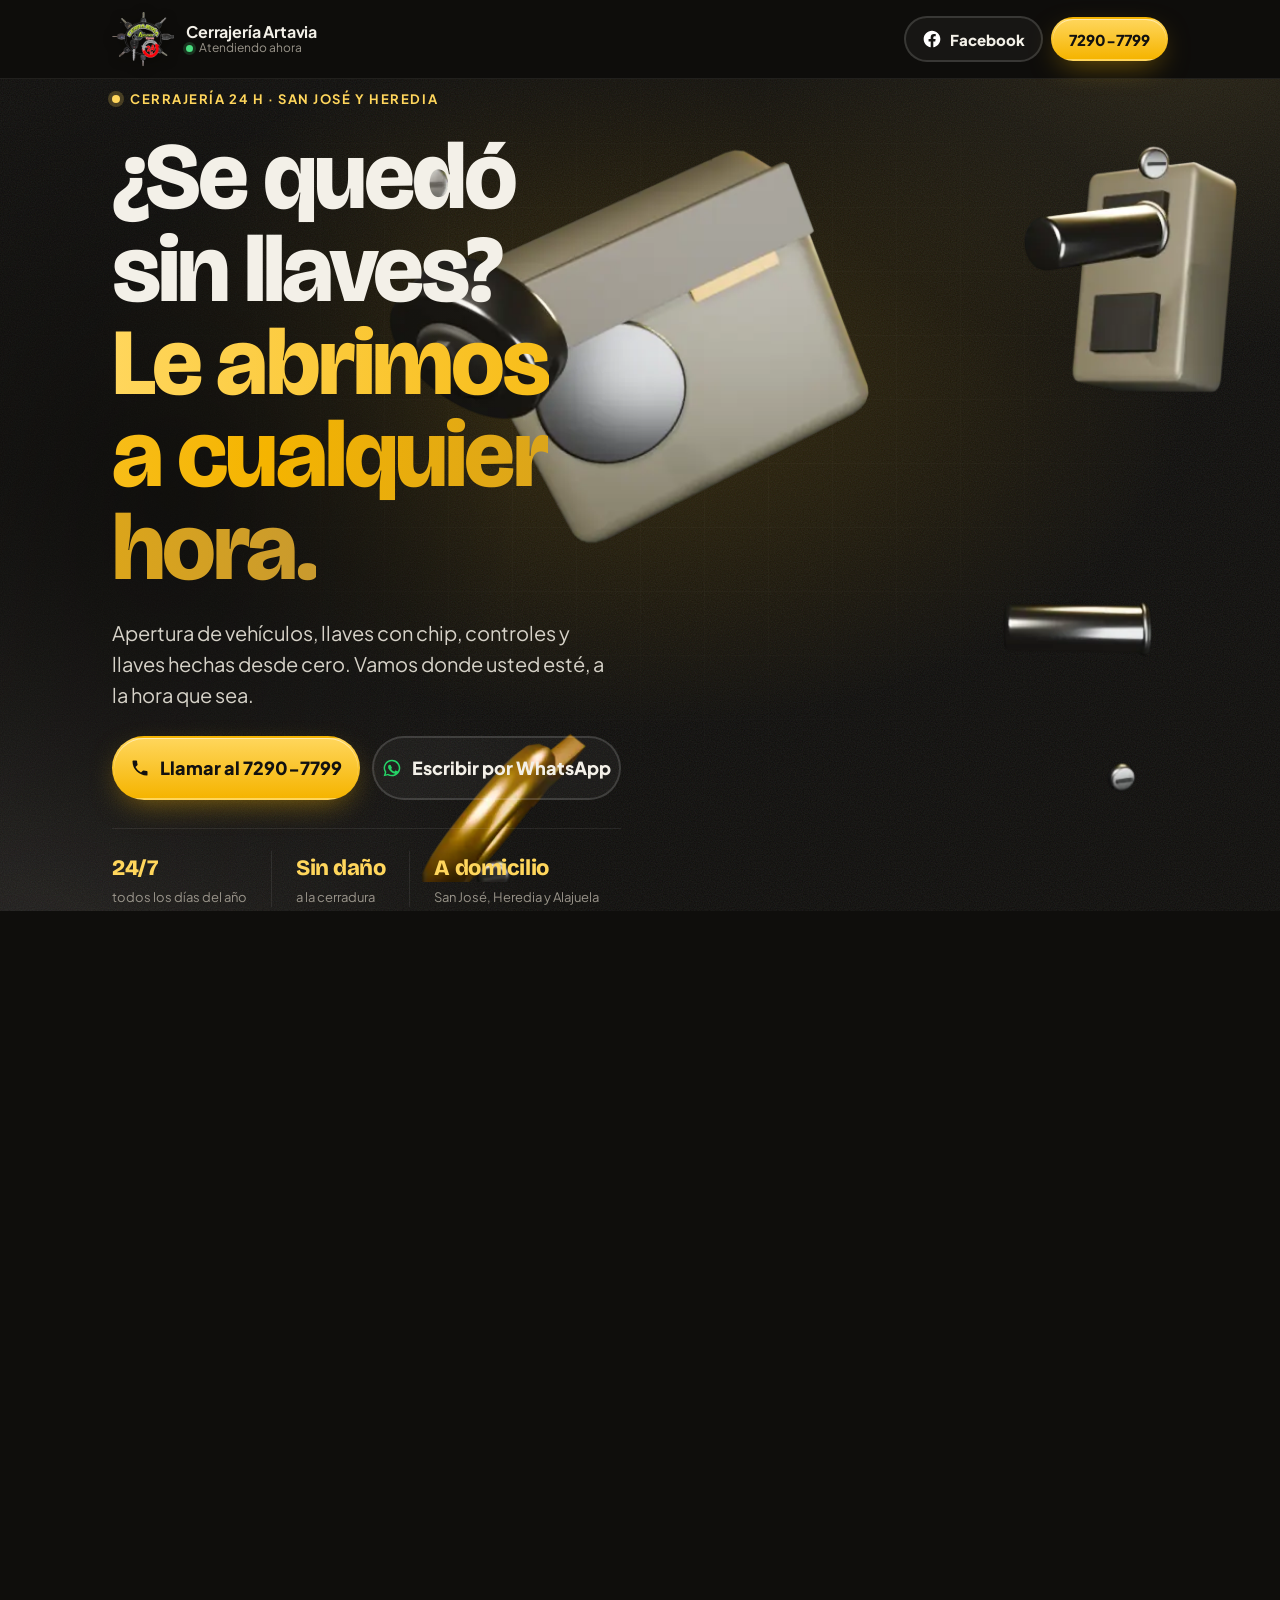
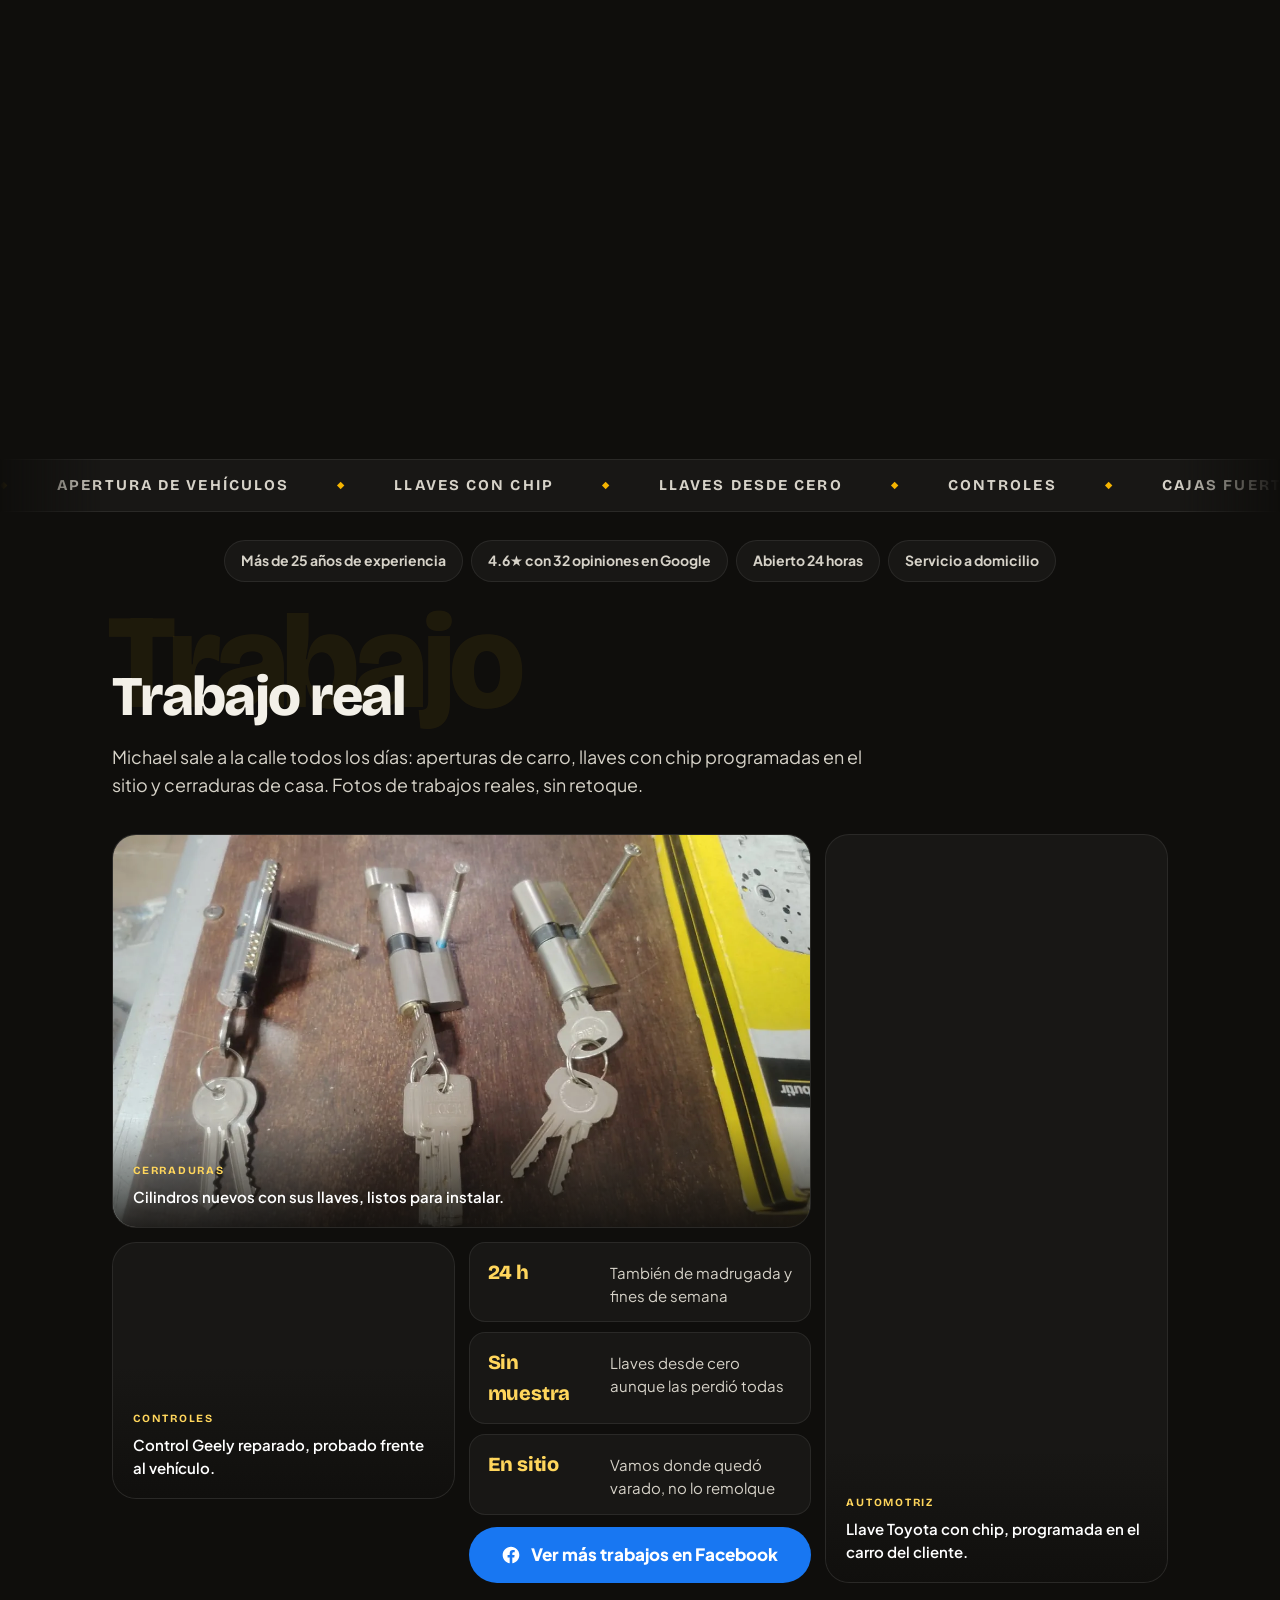
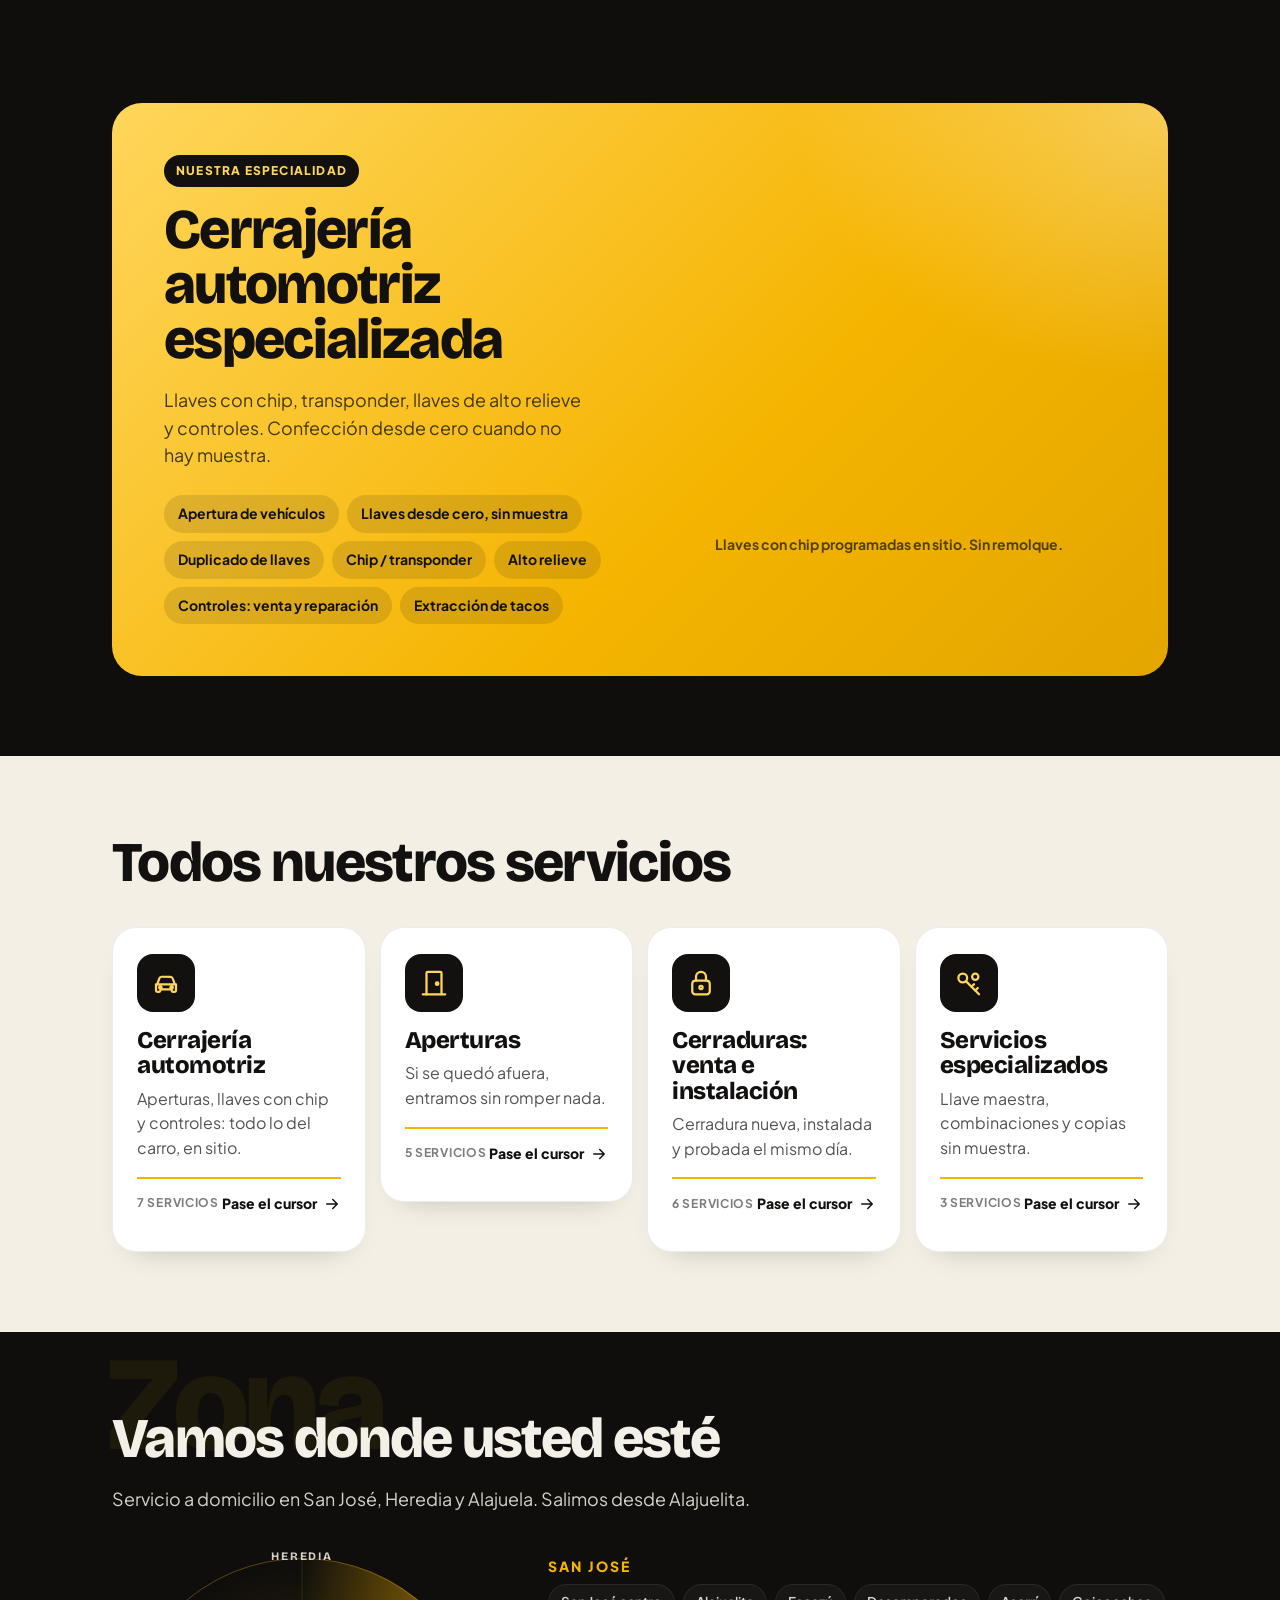
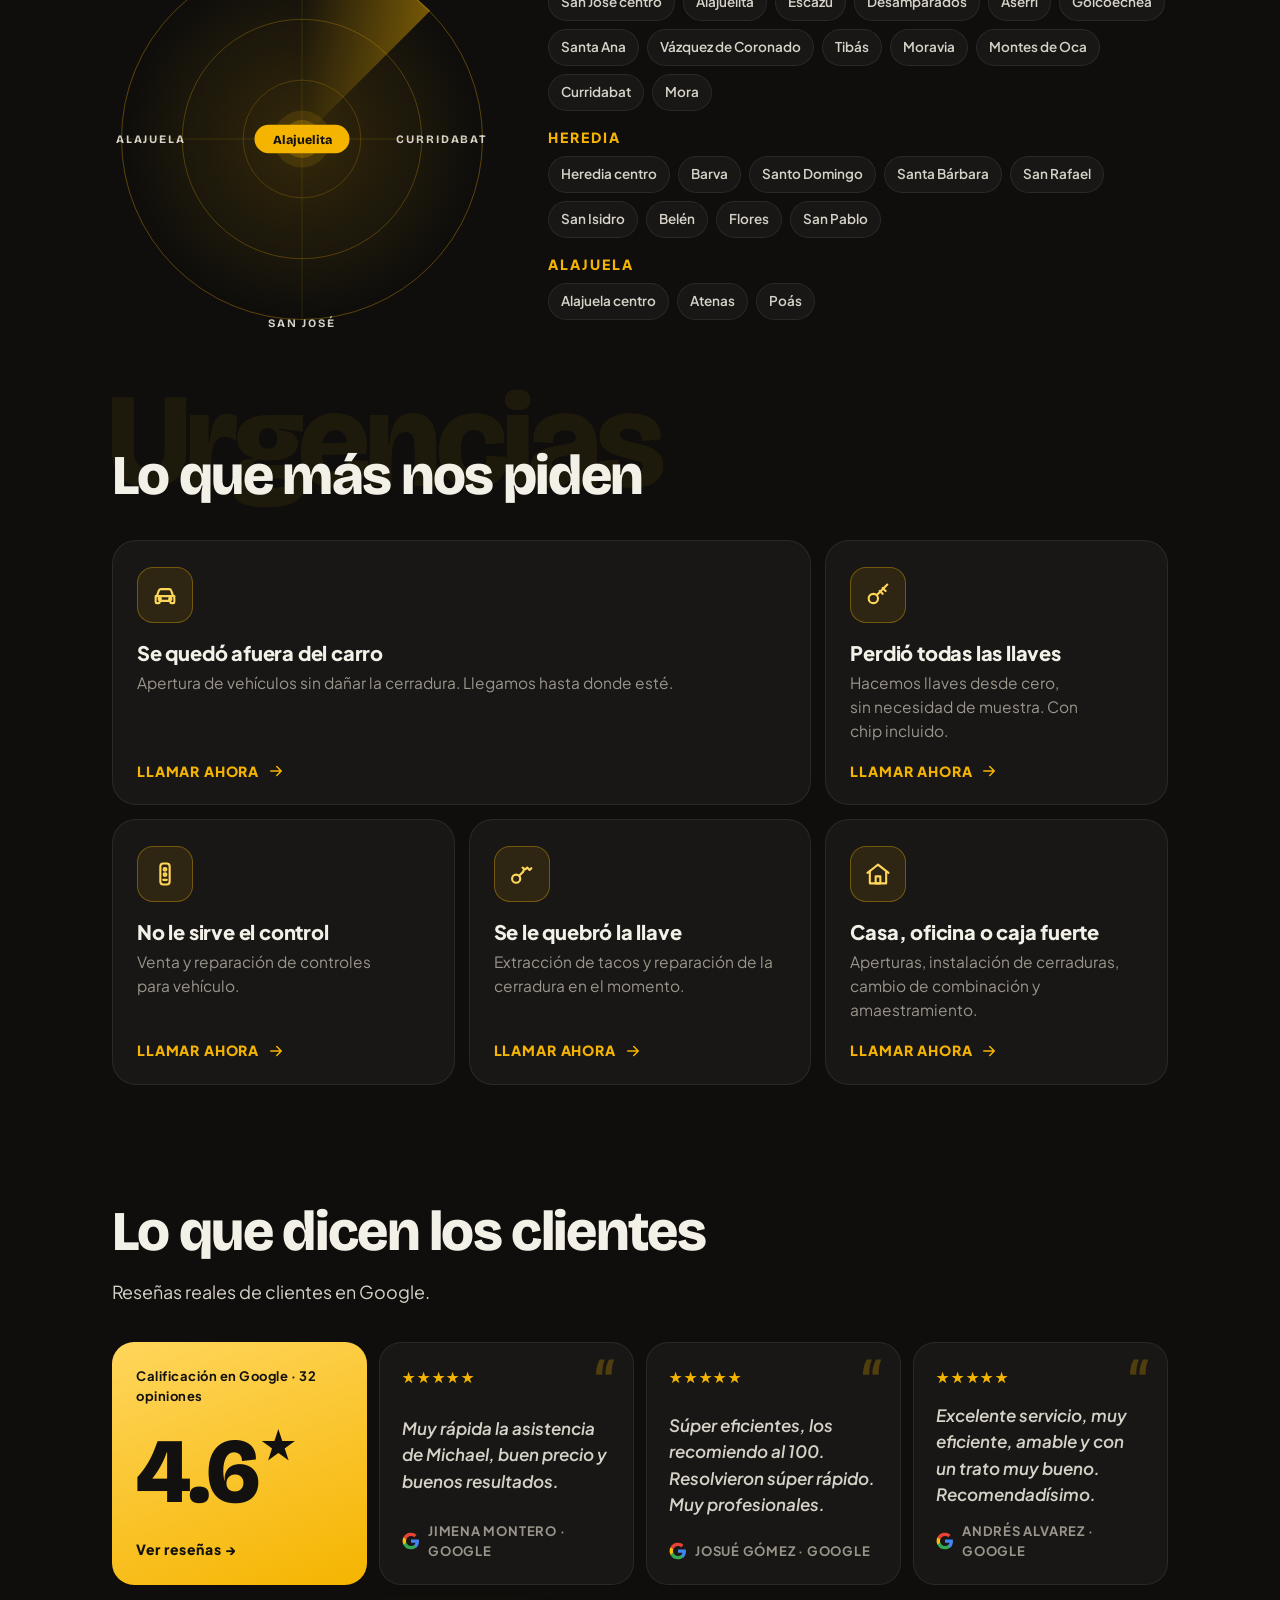
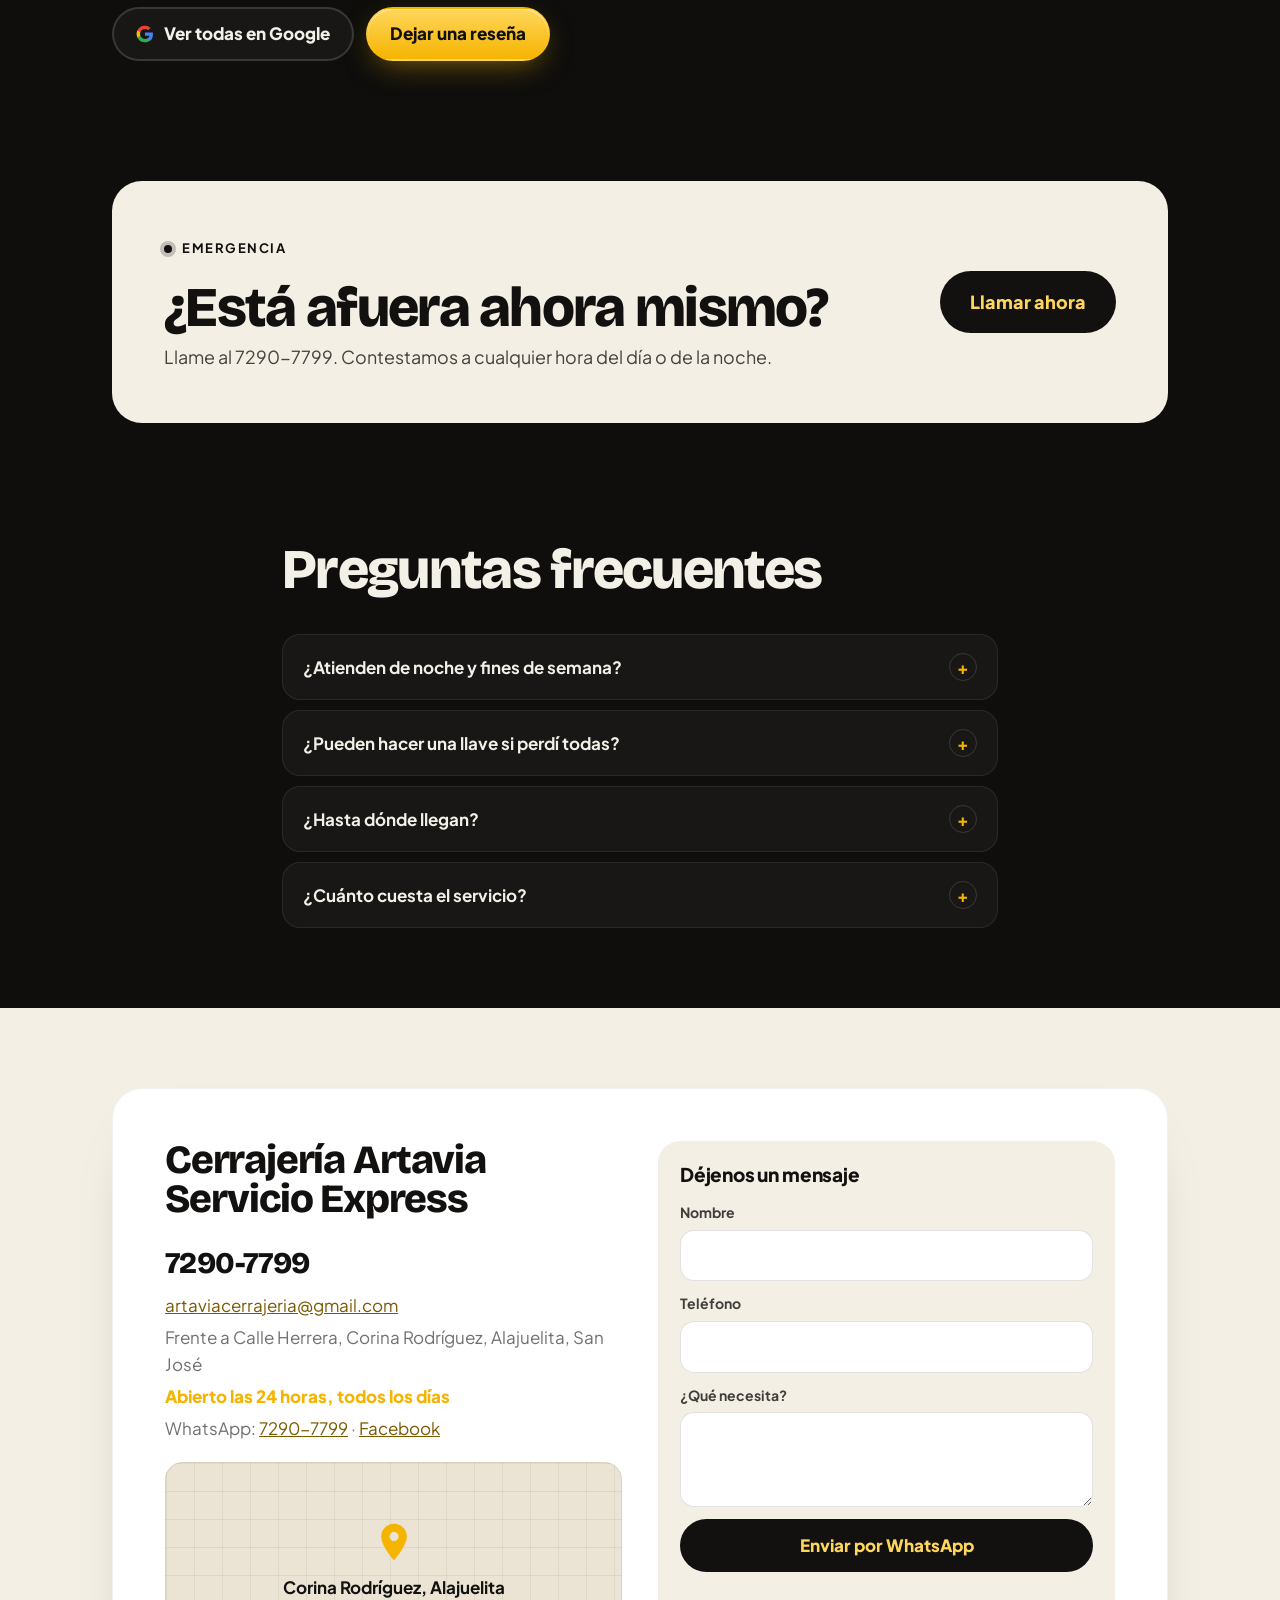
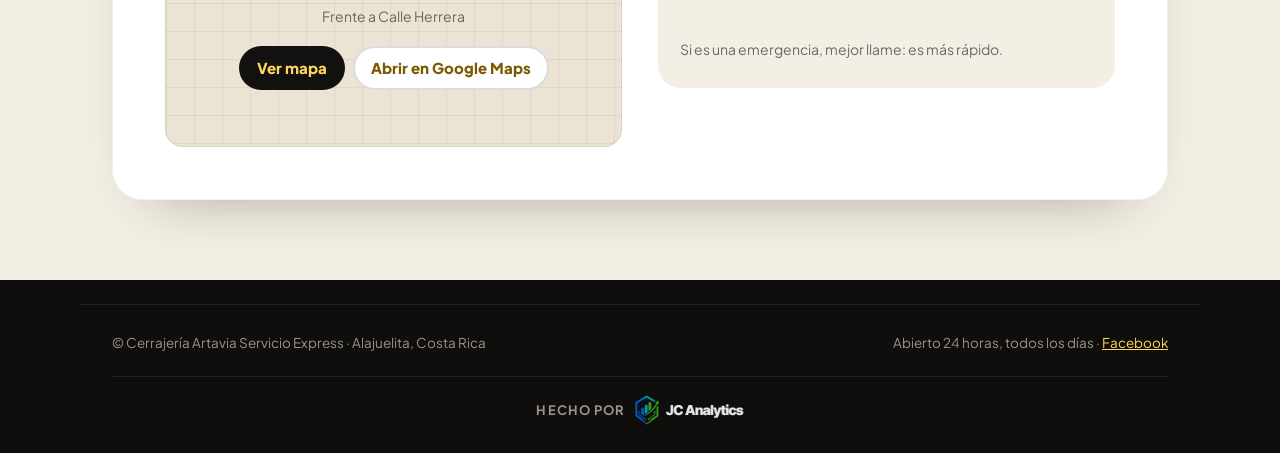
==== index.html @ bf9c3433 "Formulario de contacto: envío por WhatsApp + conversión Google Ads" ====
<!DOCTYPE html>
<html lang="es-CR">
<head>
<meta charset="UTF-8">
<meta name="viewport" content="width=device-width, initial-scale=1, viewport-fit=cover">
<!-- Google tag (gtag.js) · Google Ads AW-18411203647 -->
<script async src="https://www.googletagmanager.com/gtag/js?id=AW-18411203647"></script>
<script>
  window.dataLayer = window.dataLayer || [];
  function gtag(){dataLayer.push(arguments);}
  gtag('js', new Date());
  gtag('config', 'AW-18411203647');
</script>
<title>Cerrajería Artavia Servicio Express · 24 horas · Alajuelita</title>
<meta name="description" content="Cerrajería automotriz, residencial y comercial en Alajuelita. Apertura de vehículos, llaves con chip y llaves desde cero. Abiertos 24 horas, todos los días. Llame al 7290-7799.">
<meta name="theme-color" content="#0F0E0C">
<link rel="canonical" href="https://cerrajeriaartavia.com/">
<meta property="og:type" content="website">
<meta property="og:locale" content="es_CR">
<meta property="og:site_name" content="Cerrajería Artavia">
<meta property="og:url" content="https://cerrajeriaartavia.com/">
<meta property="og:title" content="Cerrajería Artavia · Le abrimos a cualquier hora">
<meta property="og:description" content="Apertura de carros y casas, llaves con chip y llaves desde cero. 24 horas en San José, Heredia y Alajuela. Llame al 7290-7799.">
<meta property="og:image" content="https://cerrajeriaartavia.com/img/og.jpg">
<meta property="og:image:secure_url" content="https://cerrajeriaartavia.com/img/og.jpg">
<meta property="og:image:type" content="image/jpeg">
<meta property="og:image:width" content="1200">
<meta property="og:image:height" content="630">
<meta property="og:image:alt" content="Cerrajería Artavia: ¿Se quedó sin llaves? Le abrimos ya. 7290-7799, 24 horas.">
<meta name="twitter:card" content="summary_large_image">
<meta name="twitter:image" content="https://cerrajeriaartavia.com/img/og.jpg">
<link rel="icon" type="image/png" href="img/favicon.png">
<link rel="preconnect" href="https://fonts.googleapis.com">
<link rel="preconnect" href="https://fonts.gstatic.com" crossorigin>
<link href="https://fonts.googleapis.com/css2?family=Bricolage+Grotesque:opsz,wght@12..96,500;12..96,700;12..96,800&family=Plus+Jakarta+Sans:wght@500;600;700;800&display=swap" rel="stylesheet">
<link rel="stylesheet" href="css/styles.css?v=20261020a">
</head>
<body>

<a href="#servicios" class="skip">Ir al contenido</a>

<header class="header">
  <div class="wrap header__in">
    <a href="#" class="brand" aria-label="Cerrajería Artavia, inicio">
      <img class="brand__logo" src="img/logo.png" width="62" height="62" alt="" decoding="async">
      <span class="brand__text"><strong>Cerrajería Artavia</strong><span class="brand__status"><span class="dot"></span>Atendiendo ahora</span></span>
    </a>
    <div class="header__actions">
      <a href="https://www.facebook.com/p/Cerrajer%C3%ADa-Artavia-100089325142790/?locale=es_LA" class="btn btn--ghost btn--sm header__fb" target="_blank" rel="noopener" aria-label="Facebook de Cerrajería Artavia">
        <svg class="btn__ico" viewBox="0 0 24 24" aria-hidden="true" focusable="false"><path fill="currentColor" d="M22 12.06C22 6.5 17.52 2 12 2S2 6.5 2 12.06c0 5.02 3.66 9.18 8.44 9.94v-7.03H7.9v-2.91h2.54V9.85c0-2.52 1.5-3.91 3.77-3.91 1.09 0 2.24.2 2.24.2v2.46h-1.26c-1.24 0-1.63.78-1.63 1.57v1.89h2.78l-.45 2.91h-2.33V22c4.78-.76 8.44-4.92 8.44-9.94Z"/></svg>
        <span>Facebook</span>
      </a>
      <a href="tel:+50672907799" class="btn btn--gold btn--sm">7290-7799</a>
    </div>
  </div>
</header>

<section class="hero" id="hero">
  <div class="hero__pin">
  <div class="hero__glow" aria-hidden="true"></div>
  <div class="wrap hero__in">
    <div class="hero__copy">
      <p class="eyebrow"><span class="eyebrow__dot"></span>Cerrajería 24 h · San José y Heredia</p>
      <h1 class="display">¿Se quedó sin llaves? <em>Le abrimos a cualquier hora.</em></h1>
      <p class="lead">Apertura de vehículos, llaves con chip, controles y llaves hechas desde cero. Vamos donde usted esté, a la hora que sea.</p>
      <div class="cta-row">
        <a href="tel:+50672907799" class="btn btn--gold btn--lg" data-brillo>
          <svg class="btn__ico" viewBox="0 0 24 24" aria-hidden="true"><path fill="currentColor" d="M6.6 10.8a15.1 15.1 0 0 0 6.6 6.6l2.2-2.2a1 1 0 0 1 1-.25c1.1.37 2.3.57 3.6.57a1 1 0 0 1 1 1V20a1 1 0 0 1-1 1A17 17 0 0 1 3 4a1 1 0 0 1 1-1h3.5a1 1 0 0 1 1 1c0 1.25.2 2.45.57 3.57a1 1 0 0 1-.25 1.02z"/></svg>
          Llamar al 7290-7799
        </a>
        <a href="https://wa.me/50672907799?text=Hola%2C%20necesito%20un%20servicio%20de%20cerrajer%C3%ADa" class="btn btn--ghost btn--lg" target="_blank" rel="noopener">
          <svg class="btn__ico btn__ico--wa" viewBox="0 0 24 24" aria-hidden="true"><path fill="currentColor" d="M12 2a10 10 0 0 0-8.6 15.1L2 22l5-1.3A10 10 0 1 0 12 2zm0 1.8a8.2 8.2 0 1 1-4.2 15.3l-.3-.2-3 .8.8-2.9-.2-.3A8.2 8.2 0 0 1 12 3.8zm-3 4.4c-.2 0-.5 0-.7.3-.3.3-1 1-1 2.4s1 2.8 1.2 3c.1.2 2 3.2 5 4.4 2.5 1 3 .8 3.5.7.5 0 1.7-.7 2-1.4.2-.7.2-1.2.1-1.4l-.5-.3-2-.9c-.2-.1-.4-.2-.6.1l-.9 1.1c-.2.2-.3.2-.6.1a6.7 6.7 0 0 1-3.3-2.9c-.3-.4.2-.4.7-1.3.1-.2 0-.4 0-.5L10.6 9c-.2-.6-.5-.5-.7-.5h-.6z"/></svg>
          Escribir por WhatsApp
        </a>
      </div>
      <ul class="hero__stats" aria-label="Datos rápidos">
        <li><strong>24/7</strong><span>todos los días del año</span></li>
        <li><strong>Sin daño</strong><span>a la cerradura</span></li>
        <li><strong>A domicilio</strong><span>San José, Heredia y Alajuela</span></li>
      </ul>
    </div>

    <div class="hero__side">
    <div class="lock" id="lock-stage" data-frames="90" data-path="img/frames/cerradura">
      <img class="lock__poster" src="img/frames/cerradura/f001.webp" width="847" height="745" decoding="async"
           alt="Cerradura de sobreponer en vista de despiece: cuerpo, cilindro, pasadores, cerradero, tornillos y llave.">
      <canvas class="lock__canvas" aria-hidden="true"></canvas>
    </div>

    </div>
  </div>
  </div>
</section>

<div class="marquee" aria-hidden="true">
  <div class="marquee__track">
    <span>Apertura de vehículos</span><span>Llaves con chip</span><span>Llaves desde cero</span><span>Controles</span><span>Cajas fuertes</span><span>Amaestramiento</span><span>Puertas de cristal</span><span>Cerraduras</span>
    <span>Apertura de vehículos</span><span>Llaves con chip</span><span>Llaves desde cero</span><span>Controles</span><span>Cajas fuertes</span><span>Amaestramiento</span><span>Puertas de cristal</span><span>Cerraduras</span>
  </div>
</div>

<section class="wrap trust">
  <span class="pill">Más de 25 años de experiencia</span>
  <span class="pill">4.6★ con 32 opiniones en Google</span>
  <span class="pill">Abierto 24 horas</span>
  <span class="pill">Servicio a domicilio</span>
</section>

<section class="section" id="galeria">
  <div class="wrap">
    <header class="section__head revelar">
      <h2 class="display" data-fantasma="Trabajo">Trabajo real</h2>
      <p class="lead">Michael sale a la calle todos los días: aperturas de carro, llaves con chip programadas en el sitio y cerraduras de casa. Fotos de trabajos reales, sin retoque.</p>
    </header>
  </div>

  <div class="wrap mosaic">
    <figure class="ph ph--wide revelar">
      <img src="img/trabajo-cilindros.webp" width="1280" height="720" loading="lazy" decoding="async" alt="Tres cilindros europeos nuevos con sus juegos de llaves sobre el banco de trabajo.">
      <figcaption><span class="ph__tag">Cerraduras</span>Cilindros nuevos con sus llaves, listos para instalar.</figcaption>
    </figure>
    <figure class="ph ph--tall revelar">
      <img src="img/trabajo-toyota.webp" width="1050" height="1400" loading="lazy" decoding="async" alt="Llave abatible de Toyota con chip, sostenida frente al volante del vehículo.">
      <figcaption><span class="ph__tag">Automotriz</span>Llave Toyota con chip, programada en el carro del cliente.</figcaption>
    </figure>
    <figure class="ph revelar">
      <img src="img/trabajo-geely.webp" width="1050" height="1400" loading="lazy" decoding="async" alt="Control remoto de Geely en la mano, frente al emblema del vehículo rojo.">
      <figcaption><span class="ph__tag">Controles</span>Control Geely reparado, probado frente al vehículo.</figcaption>
    </figure>
    <div class="mosaic__aside revelar">
      <ul class="facts">
        <li><strong>24 h</strong><span>También de madrugada y fines de semana</span></li>
        <li><strong>Sin muestra</strong><span>Llaves desde cero aunque las perdió todas</span></li>
        <li><strong>En sitio</strong><span>Vamos donde quedó varado, no lo remolque</span></li>
      </ul>
      <a href="https://www.facebook.com/p/Cerrajer%C3%ADa-Artavia-100089325142790/?locale=es_LA" class="btn btn--fb" target="_blank" rel="noopener">
        <svg class="btn__ico" viewBox="0 0 24 24" aria-hidden="true" focusable="false"><path fill="currentColor" d="M22 12.06C22 6.5 17.52 2 12 2S2 6.5 2 12.06c0 5.02 3.66 9.18 8.44 9.94v-7.03H7.9v-2.91h2.54V9.85c0-2.52 1.5-3.91 3.77-3.91 1.09 0 2.24.2 2.24.2v2.46h-1.26c-1.24 0-1.63.78-1.63 1.57v1.89h2.78l-.45 2.91h-2.33V22c4.78-.76 8.44-4.92 8.44-9.94Z"/></svg>
        Ver más trabajos en Facebook
      </a>
    </div>
  </div>
</section>

<section class="wrap section" id="automotriz">
  <div class="panel panel--gold revelar">
    <div>
      <span class="tag">Nuestra especialidad</span>
      <h2 class="display">Cerrajería automotriz especializada</h2>
      <p class="lead lead--dark">Llaves con chip, transponder, llaves de alto relieve y controles. Confección desde cero cuando no hay muestra.</p>
      <div class="chips"><span class="chip chip--ink">Apertura de vehículos</span><span class="chip chip--ink">Llaves desde cero, sin muestra</span><span class="chip chip--ink">Duplicado de llaves</span><span class="chip chip--ink">Chip / transponder</span><span class="chip chip--ink">Alto relieve</span><span class="chip chip--ink">Controles: venta y reparación</span><span class="chip chip--ink">Extracción de tacos</span></div>
    </div>
    <figure class="key revelar">
      <img src="img/llave-chip-3d.webp" width="1155" height="748" loading="lazy" decoding="async"
           alt="Llave de carro con control y el chip transponder flotando sobre la cabeza, con anillos de señal.">
      <figcaption>Llaves con chip programadas en sitio. Sin remolque.</figcaption>
    </figure>
  </div>
</section>

<section class="paper" id="catalogo">
  <div class="wrap section">
    <header class="section__head revelar">
      <h2 class="display">Todos nuestros servicios</h2>
    </header>
    <div class="cat-grid">
      <div class="cat revelar" tabindex="0" data-cat="auto">
        <span class="cat__ico"><svg viewBox="0 0 24 24" aria-hidden="true"><path d="M5 13l1.6-4.5A2 2 0 0 1 8.5 7h7a2 2 0 0 1 1.9 1.4L19 13"/><path d="M4 13h16v5a1 1 0 0 1-1 1h-1.5a1 1 0 0 1-1-1v-1h-9v1a1 1 0 0 1-1 1H5a1 1 0 0 1-1-1z"/><circle cx="7.5" cy="15.5" r="1"/><circle cx="16.5" cy="15.5" r="1"/></svg></span>
        <span class="cat__body"><strong>Cerrajería automotriz</strong><span>Aperturas, llaves con chip y controles: todo lo del carro, en sitio.</span></span>
        <span class="cat__foot"><span class="cat__n">7 servicios</span><span class="cat__go">Pase el cursor<svg viewBox="0 0 24 24" aria-hidden="true"><path d="M5 12h14M13 6l6 6-6 6"/></svg></span></span>
      <div class="cat__list"><ul>
<li>Apertura de vehículos sin dañar la cerradura</li>
          <li>Confección de llaves desde cero (sin necesidad de muestra)</li>
          <li>Duplicado de llaves de carro</li>
          <li>Llaves con chip / transponder</li>
          <li>Llaves sencillas y de alto relieve</li>
          <li>Venta y reparación de controles para vehículo</li>
          <li>Extracción de tacos de llave</li>
        </ul></div>
      </div>
      <div class="cat revelar" tabindex="0" data-cat="aperturas">
        <span class="cat__ico"><svg viewBox="0 0 24 24" aria-hidden="true"><path d="M6 21V4a1 1 0 0 1 1-1h10a1 1 0 0 1 1 1v17"/><path d="M3 21h18"/><circle cx="14.5" cy="12.5" r="1"/></svg></span>
        <span class="cat__body"><strong>Aperturas</strong><span>Si se quedó afuera, entramos sin romper nada.</span></span>
        <span class="cat__foot"><span class="cat__n">5 servicios</span><span class="cat__go">Pase el cursor<svg viewBox="0 0 24 24" aria-hidden="true"><path d="M5 12h14M13 6l6 6-6 6"/></svg></span></span>
      <div class="cat__list"><ul>
<li>Vehículos</li>
          <li>Casas y apartamentos</li>
          <li>Oficinas y locales comerciales</li>
          <li>Cajas fuertes</li>
          <li>Todo tipo de cerradura</li>
        </ul></div>
      </div>
      <div class="cat revelar" tabindex="0" data-cat="cerraduras">
        <span class="cat__ico"><svg viewBox="0 0 24 24" aria-hidden="true"><rect x="5" y="10" width="14" height="11" rx="2.5"/><path d="M8 10V7a4 4 0 0 1 8 0v3"/><circle cx="12" cy="15.5" r="1.3"/></svg></span>
        <span class="cat__body"><strong>Cerraduras: venta e instalación</strong><span>Cerradura nueva, instalada y probada el mismo día.</span></span>
        <span class="cat__foot"><span class="cat__n">6 servicios</span><span class="cat__go">Pase el cursor<svg viewBox="0 0 24 24" aria-hidden="true"><path d="M5 12h14M13 6l6 6-6 6"/></svg></span></span>
      <div class="cat__list"><ul>
<li>Vehículos</li>
          <li>Casas y residencias</li>
          <li>Oficinas</li>
          <li>Cajas fuertes</li>
          <li>Muebles de oficina</li>
          <li>Puertas de cristal</li>
        </ul></div>
      </div>
      <div class="cat revelar" tabindex="0" data-cat="especiales">
        <span class="cat__ico"><svg viewBox="0 0 24 24" aria-hidden="true"><circle cx="7" cy="8" r="3.5"/><path d="M9.5 10.5L20 21"/><path d="M14 15l2-2M17 18l2-2"/><circle cx="17" cy="7" r="2.5"/></svg></span>
        <span class="cat__body"><strong>Servicios especializados</strong><span>Llave maestra, combinaciones y copias sin muestra.</span></span>
        <span class="cat__foot"><span class="cat__n">3 servicios</span><span class="cat__go">Pase el cursor<svg viewBox="0 0 24 24" aria-hidden="true"><path d="M5 12h14M13 6l6 6-6 6"/></svg></span></span>
      <div class="cat__list"><ul>
<li>Cambio de combinación de cerraduras</li>
          <li>Amaestramiento de cerraduras (sistema de llave maestra)</li>
          <li>Copias de llaves con o sin muestra</li>
        </ul></div>
      </div>
    </div>
  </div>
  </div>
</section>

<section class="wrap section" id="cobertura">
  <header class="section__head revelar">
    <h2 class="display" data-fantasma="Zona">Vamos donde usted esté</h2>
    <p class="lead">Servicio a domicilio en San José, Heredia y Alajuela. Salimos desde Alajuelita.</p>
  </header>
  <div class="coverage">
    <figure class="radar revelar" aria-hidden="true">
      <svg viewBox="0 0 400 400" class="radar__svg">
        <defs>
          <linearGradient id="sweep" x1="0" y1="0" x2="1" y2="0"><stop offset="0" stop-color="#F5B400" stop-opacity="0"/><stop offset="1" stop-color="#F5B400" stop-opacity=".45"/></linearGradient>
          <radialGradient id="halo"><stop offset="0" stop-color="#F5B400" stop-opacity=".16"/><stop offset="1" stop-color="#F5B400" stop-opacity="0"/></radialGradient>
        </defs>
        <circle cx="200" cy="200" r="190" fill="url(#halo)"/>
        <circle cx="200" cy="200" r="190" fill="none" stroke="#F5B400" stroke-opacity=".35"/>
        <circle cx="200" cy="200" r="126" fill="none" stroke="#F5B400" stroke-opacity=".28"/>
        <circle cx="200" cy="200" r="62" fill="none" stroke="#F5B400" stroke-opacity=".22"/>
        <path d="M200 10 V390 M10 200 H390" stroke="#F5B400" stroke-opacity=".14"/>
        <g class="radar__sweep"><path d="M200 200 L200 10 A190 190 0 0 1 335 65 Z" fill="url(#sweep)"/></g>
        <circle cx="200" cy="200" r="30" fill="#F5B400" fill-opacity=".12"/>
        <circle cx="200" cy="200" r="20" fill="#F5B400" fill-opacity=".22"/>
        <rect x="150" y="185" width="100" height="30" rx="15" fill="#F5B400"/>
        <text x="200" y="205" text-anchor="middle" class="radar__txt radar__txt--c">Alajuelita</text>
        <text x="200" y="-2" text-anchor="middle" class="radar__txt" dy="14">HEREDIA</text>
        <text x="200" y="398" text-anchor="middle" class="radar__txt">SAN JOSÉ</text>
        <text x="4" y="204" text-anchor="start" class="radar__txt">ALAJUELA</text>
        <text x="396" y="204" text-anchor="end" class="radar__txt">CURRIDABAT</text>
      </svg>
    </figure>
    <div class="cover">
      <div class="revelar"><h3>San José</h3><div class="chips"><span class="chip chip--soft">San José centro</span><span class="chip chip--soft">Alajuelita</span><span class="chip chip--soft">Escazú</span><span class="chip chip--soft">Desamparados</span><span class="chip chip--soft">Aserrí</span><span class="chip chip--soft">Goicoechea</span><span class="chip chip--soft">Santa Ana</span><span class="chip chip--soft">Vázquez de Coronado</span><span class="chip chip--soft">Tibás</span><span class="chip chip--soft">Moravia</span><span class="chip chip--soft">Montes de Oca</span><span class="chip chip--soft">Curridabat</span><span class="chip chip--soft">Mora</span></div></div>
      <div class="revelar"><h3>Heredia</h3><div class="chips"><span class="chip chip--soft">Heredia centro</span><span class="chip chip--soft">Barva</span><span class="chip chip--soft">Santo Domingo</span><span class="chip chip--soft">Santa Bárbara</span><span class="chip chip--soft">San Rafael</span><span class="chip chip--soft">San Isidro</span><span class="chip chip--soft">Belén</span><span class="chip chip--soft">Flores</span><span class="chip chip--soft">San Pablo</span></div></div>
      <div class="revelar"><h3>Alajuela</h3><div class="chips"><span class="chip chip--soft">Alajuela centro</span><span class="chip chip--soft">Atenas</span><span class="chip chip--soft">Poás</span></div></div>
    </div>
  </div>
</section>

<section class="wrap section" id="servicios">
  <header class="section__head revelar">
    <h2 class="display" data-fantasma="Urgencias">Lo que más nos piden</h2>
  </header>
  <div class="svc-grid">
    <a href="tel:+50672907799" class="svc revelar">
      <span class="svc__ico"><svg viewBox="0 0 24 24" aria-hidden="true"><path d="M5 13l1.6-4.5A2 2 0 0 1 8.5 7h7a2 2 0 0 1 1.9 1.4L19 13"/><path d="M4 13h16v5a1 1 0 0 1-1 1h-1.5a1 1 0 0 1-1-1v-1h-9v1a1 1 0 0 1-1 1H5a1 1 0 0 1-1-1z"/><circle cx="7.5" cy="15.5" r="1"/><circle cx="16.5" cy="15.5" r="1"/></svg></span>
      <span class="svc__body"><h3>Se quedó afuera del carro</h3><p>Apertura de vehículos sin dañar la cerradura. Llegamos hasta donde esté.</p></span>
      <span class="svc__cta">Llamar ahora<svg viewBox="0 0 24 24" aria-hidden="true"><path d="M5 12h14M13 6l6 6-6 6"/></svg></span>
    </a>
    <a href="tel:+50672907799" class="svc revelar">
      <span class="svc__ico"><svg viewBox="0 0 24 24" aria-hidden="true"><circle cx="8" cy="15" r="4"/><path d="M11 12l9-9"/><path d="M16 6l2.5 2.5M13.5 8.5L16 11"/></svg></span>
      <span class="svc__body"><h3>Perdió todas las llaves</h3><p>Hacemos llaves desde cero, sin necesidad de muestra. Con chip incluido.</p></span>
      <span class="svc__cta">Llamar ahora<svg viewBox="0 0 24 24" aria-hidden="true"><path d="M5 12h14M13 6l6 6-6 6"/></svg></span>
    </a>
    <a href="tel:+50672907799" class="svc revelar">
      <span class="svc__ico"><svg viewBox="0 0 24 24" aria-hidden="true"><rect x="8" y="3" width="8" height="18" rx="2.5"/><circle cx="12" cy="8" r="1.2"/><circle cx="12" cy="12.5" r="1.2"/><path d="M10.5 17h3"/></svg></span>
      <span class="svc__body"><h3>No le sirve el control</h3><p>Venta y reparación de controles para vehículo.</p></span>
      <span class="svc__cta">Llamar ahora<svg viewBox="0 0 24 24" aria-hidden="true"><path d="M5 12h14M13 6l6 6-6 6"/></svg></span>
    </a>
    <a href="tel:+50672907799" class="svc revelar">
      <span class="svc__ico"><svg viewBox="0 0 24 24" aria-hidden="true"><circle cx="7" cy="16" r="3.5"/><path d="M9.6 13.4L13 10"/><path d="M15 8l1.5-1.5 2 2L20 7"/><path d="M13 10l1-2.5-1.5-1"/></svg></span>
      <span class="svc__body"><h3>Se le quebró la llave</h3><p>Extracción de tacos y reparación de la cerradura en el momento.</p></span>
      <span class="svc__cta">Llamar ahora<svg viewBox="0 0 24 24" aria-hidden="true"><path d="M5 12h14M13 6l6 6-6 6"/></svg></span>
    </a>
    <a href="tel:+50672907799" class="svc revelar">
      <span class="svc__ico"><svg viewBox="0 0 24 24" aria-hidden="true"><path d="M3 11l9-7 9 7"/><path d="M5 10v10h14V10"/><rect x="10" y="14" width="4" height="6"/></svg></span>
      <span class="svc__body"><h3>Casa, oficina o caja fuerte</h3><p>Aperturas, instalación de cerraduras, cambio de combinación y amaestramiento.</p></span>
      <span class="svc__cta">Llamar ahora<svg viewBox="0 0 24 24" aria-hidden="true"><path d="M5 12h14M13 6l6 6-6 6"/></svg></span>
    </a>
  </div>
</section>

<section class="wrap section" id="resenas">
  <header class="section__head revelar">
    <h2 class="display">Lo que dicen los clientes</h2>
    <p class="lead">Reseñas reales de clientes en Google.</p>
  </header>
  <div class="grid grid--reviews">
    <a class="rating revelar" href="https://www.google.com/maps/place/?q=place_id:ChIJG7zTX9f9oI8Rj1WHhTQZp1A" target="_blank" rel="noopener"><span>Calificación en Google · 32 opiniones</span><strong>4.6<small>★</small></strong><span class="rating__ver">Ver reseñas →</span></a>
    <blockquote class="quote revelar"><span class="quote__stars" aria-label="5 de 5 estrellas">★★★★★</span><p>Muy rápida la asistencia de Michael, buen precio y buenos resultados.</p><footer><svg class="g-ico" viewBox="0 0 24 24" aria-hidden="true"><path fill="#4285F4" d="M22.6 12.3c0-.8-.1-1.5-.2-2.3H12v4.3h6a5.1 5.1 0 0 1-2.2 3.4v2.8h3.6c2.1-1.9 3.2-4.8 3.2-8.2z"/><path fill="#34A853" d="M12 23c3 0 5.5-1 7.4-2.7l-3.6-2.8c-1 .7-2.3 1.1-3.8 1.1-2.9 0-5.4-2-6.3-4.6H2v2.9A11 11 0 0 0 12 23z"/><path fill="#FBBC05" d="M5.7 14a6.6 6.6 0 0 1 0-4.2V7H2a11 11 0 0 0 0 9.9z"/><path fill="#EA4335" d="M12 5.4c1.6 0 3.1.6 4.2 1.7l3.2-3.2A11 11 0 0 0 2 7l3.7 2.9C6.6 7.3 9.1 5.4 12 5.4z"/></svg>Jimena Montero · Google</footer></blockquote>
    <blockquote class="quote revelar"><span class="quote__stars" aria-label="5 de 5 estrellas">★★★★★</span><p>Súper eficientes, los recomiendo al 100. Resolvieron súper rápido. Muy profesionales.</p><footer><svg class="g-ico" viewBox="0 0 24 24" aria-hidden="true"><path fill="#4285F4" d="M22.6 12.3c0-.8-.1-1.5-.2-2.3H12v4.3h6a5.1 5.1 0 0 1-2.2 3.4v2.8h3.6c2.1-1.9 3.2-4.8 3.2-8.2z"/><path fill="#34A853" d="M12 23c3 0 5.5-1 7.4-2.7l-3.6-2.8c-1 .7-2.3 1.1-3.8 1.1-2.9 0-5.4-2-6.3-4.6H2v2.9A11 11 0 0 0 12 23z"/><path fill="#FBBC05" d="M5.7 14a6.6 6.6 0 0 1 0-4.2V7H2a11 11 0 0 0 0 9.9z"/><path fill="#EA4335" d="M12 5.4c1.6 0 3.1.6 4.2 1.7l3.2-3.2A11 11 0 0 0 2 7l3.7 2.9C6.6 7.3 9.1 5.4 12 5.4z"/></svg>Josué Gómez · Google</footer></blockquote>
    <blockquote class="quote revelar"><span class="quote__stars" aria-label="5 de 5 estrellas">★★★★★</span><p>Excelente servicio, muy eficiente, amable y con un trato muy bueno. Recomendadísimo.</p><footer><svg class="g-ico" viewBox="0 0 24 24" aria-hidden="true"><path fill="#4285F4" d="M22.6 12.3c0-.8-.1-1.5-.2-2.3H12v4.3h6a5.1 5.1 0 0 1-2.2 3.4v2.8h3.6c2.1-1.9 3.2-4.8 3.2-8.2z"/><path fill="#34A853" d="M12 23c3 0 5.5-1 7.4-2.7l-3.6-2.8c-1 .7-2.3 1.1-3.8 1.1-2.9 0-5.4-2-6.3-4.6H2v2.9A11 11 0 0 0 12 23z"/><path fill="#FBBC05" d="M5.7 14a6.6 6.6 0 0 1 0-4.2V7H2a11 11 0 0 0 0 9.9z"/><path fill="#EA4335" d="M12 5.4c1.6 0 3.1.6 4.2 1.7l3.2-3.2A11 11 0 0 0 2 7l3.7 2.9C6.6 7.3 9.1 5.4 12 5.4z"/></svg>Andrés Alvarez · Google</footer></blockquote>
  </div>
  <div class="reviews__cta revelar">
    <a class="btn btn--ghost" href="https://www.google.com/maps/place/?q=place_id:ChIJG7zTX9f9oI8Rj1WHhTQZp1A" target="_blank" rel="noopener"><svg class="g-ico" viewBox="0 0 24 24" aria-hidden="true"><path fill="#4285F4" d="M22.6 12.3c0-.8-.1-1.5-.2-2.3H12v4.3h6a5.1 5.1 0 0 1-2.2 3.4v2.8h3.6c2.1-1.9 3.2-4.8 3.2-8.2z"/><path fill="#34A853" d="M12 23c3 0 5.5-1 7.4-2.7l-3.6-2.8c-1 .7-2.3 1.1-3.8 1.1-2.9 0-5.4-2-6.3-4.6H2v2.9A11 11 0 0 0 12 23z"/><path fill="#FBBC05" d="M5.7 14a6.6 6.6 0 0 1 0-4.2V7H2a11 11 0 0 0 0 9.9z"/><path fill="#EA4335" d="M12 5.4c1.6 0 3.1.6 4.2 1.7l3.2-3.2A11 11 0 0 0 2 7l3.7 2.9C6.6 7.3 9.1 5.4 12 5.4z"/></svg>Ver todas en Google</a>
    <a class="btn btn--gold" href="https://search.google.com/local/writereview?placeid=ChIJG7zTX9f9oI8Rj1WHhTQZp1A" target="_blank" rel="noopener">Dejar una reseña</a>
  </div>
</section>

<section class="wrap section">
  <div class="panel panel--emergency revelar">
    <div>
      <p class="eyebrow eyebrow--dark"><span class="eyebrow__dot"></span>Emergencia</p>
      <h2 class="display">¿Está afuera ahora mismo?</h2>
      <p class="lead lead--dark">Llame al 7290-7799. Contestamos a cualquier hora del día o de la noche.</p>
    </div>
    <a href="tel:+50672907799" class="btn btn--ink btn--lg" data-brillo>Llamar ahora</a>
  </div>
</section>

<section class="wrap wrap--narrow section" id="faq">
  <header class="section__head">
    <h2 class="display">Preguntas frecuentes</h2>
  </header>
  <div class="stack">
    <details class="faq"><summary>¿Atienden de noche y fines de semana?<span class="faq__sign"></span></summary><p>Sí. Estamos abiertos las 24 horas, todos los días del año, en el local y a domicilio.</p></details>
    <details class="faq"><summary>¿Pueden hacer una llave si perdí todas?<span class="faq__sign"></span></summary><p>Sí. Confeccionamos llaves desde cero, sin necesidad de muestra, incluyendo llaves con chip o transponder.</p></details>
    <details class="faq"><summary>¿Hasta dónde llegan?<span class="faq__sign"></span></summary><p>Cubrimos San José, Heredia y Alajuela. Si está en otra zona, llámenos y le confirmamos.</p></details>
    <details class="faq"><summary>¿Cuánto cuesta el servicio?<span class="faq__sign"></span></summary><p>Depende del tipo de llave o cerradura y de dónde esté. Llámenos y le indicamos el precio antes de salir.</p></details>
  </div>
</section>

<section class="paper" id="contacto">
  <div class="wrap section">
    <div class="panel panel--contact">
      <div>
        <h2 class="display">Cerrajería Artavia Servicio Express</h2>
        <p class="phone"><a href="tel:+50672907799">7290-7799</a></p>
        <p><a href="mailto:artaviacerrajeria@gmail.com">artaviacerrajeria@gmail.com</a></p>
        <p class="muted">Frente a Calle Herrera, Corina Rodríguez, Alajuelita, San José</p>
        <p class="strong">Abierto las 24 horas, todos los días</p>
        <p class="muted">WhatsApp: <a href="https://wa.me/50672907799?text=Hola%2C%20necesito%20un%20servicio%20de%20cerrajer%C3%ADa" target="_blank" rel="noopener">7290-7799</a> · <a href="https://www.facebook.com/p/Cerrajer%C3%ADa-Artavia-100089325142790/?locale=es_LA" target="_blank" rel="noopener">Facebook</a></p>
        <div class="map" id="map" data-src="https://maps.google.com/maps?q=Corina%20Rodr%C3%ADguez%2C%20Alajuelita%2C%20San%20Jos%C3%A9%2C%20Costa%20Rica&z=15&output=embed">
          <div class="map__facade">
            <svg viewBox="0 0 24 24" class="map__pin" aria-hidden="true"><path fill="currentColor" d="M12 2a7 7 0 0 0-7 7c0 5.25 7 13 7 13s7-7.75 7-13a7 7 0 0 0-7-7zm0 9.5A2.5 2.5 0 1 1 12 6.5a2.5 2.5 0 0 1 0 5z"/></svg>
            <strong>Corina Rodríguez, Alajuelita</strong>
            <span>Frente a Calle Herrera</span>
            <div class="map__actions">
              <button type="button" class="btn btn--ink btn--sm" id="map-load">Ver mapa</button>
              <a class="btn btn--ghost btn--sm map__ext" href="https://www.google.com/maps/search/?api=1&query=Corina%20Rodr%C3%ADguez%2C%20Alajuelita%2C%20San%20Jos%C3%A9%2C%20Costa%20Rica" target="_blank" rel="noopener">Abrir en Google Maps</a>
            </div>
          </div>
        </div>
      </div>
      <form class="form" id="form-contacto" action="#contacto" novalidate>
        <h3>Déjenos un mensaje</h3>
        <label>Nombre<input type="text" name="nombre" autocomplete="name" required></label>
        <label>Teléfono<input type="tel" name="telefono" autocomplete="tel" required></label>
        <label>¿Qué necesita?<textarea name="mensaje" rows="3" required></textarea></label>
        <input type="text" name="_gotcha" tabindex="-1" autocomplete="off" aria-hidden="true" class="hp">
        <button type="submit" class="btn btn--ink">Enviar por WhatsApp</button>
        <p class="form-status" id="form-status" role="status" aria-live="polite"></p>
        <p class="muted small">Si es una emergencia, mejor llame: es más rápido.</p>
      </form>
    </div>
  </div>
</section>

<footer class="wrap footer">
  <div class="footer__row">
    <span>© Cerrajería Artavia Servicio Express · Alajuelita, Costa Rica</span>
    <span>Abierto 24 horas, todos los días · <a href="https://www.facebook.com/p/Cerrajer%C3%ADa-Artavia-100089325142790/?locale=es_LA" target="_blank" rel="noopener">Facebook</a></span>
  </div>
  <a class="credit" href="https://jcanalytic.com" target="_blank" rel="noopener">
    <span>Hecho por</span>
    <img src="img/jc-analytics.png" alt="JC Analytics" height="30" decoding="async" loading="lazy">
  </a>
</footer>

<div class="sticky">
  <a href="tel:+50672907799" class="btn btn--gold">Llamar</a>
  <a href="https://wa.me/50672907799?text=Hola%2C%20necesito%20un%20servicio%20de%20cerrajer%C3%ADa" class="btn btn--ghost" target="_blank" rel="noopener">WhatsApp</a>
</div>

<script src="js/main.js?v=20261103b" defer></script>
<script src="js/scrub.js?v=20260923c" defer></script>
<!-- Conversión Google Ads "Clic saliente": solo clics en Llamar y WhatsApp -->
<script src="js/conversiones.js?v=20261103a" defer></script>
</body>
</html>
---- css/styles.css ----
/* ==========================================================================
   Cerrajería Artavia — noche + oro
   Tres versiones: móvil (sin coreografía), escritorio, PC con puntero.
   Un solo set de constantes de movimiento. Grano estático. Reveals por CSS.
   ========================================================================== */

:root{
  /* paleta */
  --night:#0F0E0C;--night-2:#181715;--night-3:#242220;
  --ink:#121110;--paper:#F4EFE4;--paper-2:#EBE4D4;
  --gold:#F5B400;--gold-2:#FFD65C;--brass:#C99A2E;
  --fg:#F3F0E8;--fg-2:#D6D2C8;--fg-3:#9A958B;
  --line:rgba(255,255,255,.08);--line-2:rgba(255,255,255,.14);
  --wa:#25D366;--fb:#1877F2;
  /* movimiento (espejo de DUR/EASE) */
  --dur-micro:200ms;--dur-drawer:380ms;--dur-section:750ms;--dur-scene:2200ms;
  --ease-button:cubic-bezier(.2,.7,.2,1);--ease-enter:cubic-bezier(.16,1,.3,1);--ease-cine:cubic-bezier(.16,1,.3,1);
  /* foco del puntero (PC) */
  --mx:50%;--my:40%;
}

*{box-sizing:border-box}
html{scroll-behavior:smooth;-webkit-tap-highlight-color:transparent}
body{margin:0;background:var(--night);color:var(--fg);font-family:'Plus Jakarta Sans',system-ui,sans-serif;font-size:17px;line-height:1.55;-webkit-font-smoothing:antialiased;padding-bottom:calc(84px + env(safe-area-inset-bottom));position:relative}
a,button,input,select,textarea,label,summary{touch-action:manipulation}
a{color:var(--gold-2)}a:hover{color:#fff}
p{margin:0}
img{max-width:100%}
:focus-visible{outline:3px solid var(--gold);outline-offset:3px;border-radius:6px}

/* grano estático solo en el hero: absoluto dentro de un contexto aislado,
   sin mix-blend-mode. Un fixed sobre todo el body con blend obligaba a
   recomponer la página entera en cada scroll (cuadros negros, renderer colgado). */
.hero__pin::after{content:'';position:absolute;inset:0;pointer-events:none;z-index:-1;opacity:.10;
  background-image:url("data:image/svg+xml,%3Csvg xmlns='http://www.w3.org/2000/svg' width='140' height='140'%3E%3Cfilter id='n'%3E%3CfeTurbulence type='fractalNoise' baseFrequency='0.85' numOctaves='3'/%3E%3C/filter%3E%3Crect width='140' height='140' filter='url(%23n)'/%3E%3C/svg%3E")}

/* tipografía */
.display{font-family:'Bricolage Grotesque','Plus Jakarta Sans',sans-serif;font-weight:800;letter-spacing:-.03em;line-height:.98;text-wrap:balance;margin:0}
h1.display{font-size:clamp(40px,7.4vw,96px)}
h2.display{font-size:clamp(32px,4.6vw,56px);margin-bottom:18px}
h3{margin:0;font-weight:800;font-size:19px;letter-spacing:-.01em;line-height:1.2}
h1 em{font-style:normal;color:var(--gold);background:linear-gradient(90deg,var(--gold-2),var(--gold) 55%,var(--brass));-webkit-background-clip:text;background-clip:text;color:transparent}
.lead{font-size:clamp(17px,1.4vw,20px);color:var(--fg-2);margin-bottom:26px;text-wrap:pretty;max-width:60ch}
.lead--dark{color:rgba(18,17,16,.78)}
.muted{color:var(--fg-3)}.small{font-size:14px;margin-top:14px}
.strong{font-weight:800;color:var(--gold)}
.eyebrow{display:inline-flex;align-items:center;gap:10px;font-size:13px;font-weight:700;letter-spacing:.12em;text-transform:uppercase;color:var(--gold-2);margin-bottom:22px}
.eyebrow--dark{color:var(--ink)}
.eyebrow__dot{width:8px;height:8px;border-radius:50%;background:currentColor;box-shadow:0 0 0 4px color-mix(in srgb,currentColor 22%,transparent)}
.num{display:block;font-family:'Bricolage Grotesque',sans-serif;font-weight:700;font-size:13px;letter-spacing:.2em;color:var(--gold);margin-bottom:12px}
.num::before{content:'';display:inline-block;width:28px;height:2px;background:currentColor;vertical-align:middle;margin-right:10px;opacity:.7}
.num--dark{color:var(--ink)}

/* layout */
.wrap{max-width:1120px;margin:0 auto;padding-left:clamp(16px,4vw,32px);padding-right:clamp(16px,4vw,32px)}
.wrap--narrow{max-width:780px}
.section{padding-top:clamp(40px,7vw,80px);padding-bottom:clamp(24px,4vw,40px)}
.section__head{position:relative;margin-bottom:clamp(22px,3vw,36px)}
.section__head .lead{margin-bottom:0}
.skip{position:absolute;left:-9999px;top:8px;background:var(--gold);color:var(--ink);padding:10px 14px;border-radius:8px;font-weight:800;z-index:500}
.skip:focus{left:12px}

/* botones */
.btn{display:inline-flex;align-items:center;justify-content:center;gap:10px;text-decoration:none;font-weight:800;font-size:17px;padding:16px 22px;border-radius:999px;border:2px solid transparent;cursor:pointer;white-space:nowrap;min-height:48px;font-family:inherit;line-height:1;position:relative;overflow:hidden;transition:transform var(--dur-micro) var(--ease-button),background-color var(--dur-micro),border-color var(--dur-micro),box-shadow var(--dur-micro)}
.btn:active{transform:scale(.97)}
.btn--lg{padding:20px 28px;font-size:18px}
.btn--sm{padding:11px 16px;font-size:15px;min-height:44px}
.btn--gold{background:linear-gradient(180deg,var(--gold-2),var(--gold));color:var(--ink);box-shadow:0 10px 30px -10px rgba(245,180,0,.55),inset 0 1px 0 rgba(255,255,255,.5)}
.btn--gold:hover{color:var(--ink);box-shadow:0 14px 34px -10px rgba(245,180,0,.75),inset 0 1px 0 rgba(255,255,255,.5)}
.btn--ghost{background:rgba(255,255,255,.04);color:var(--fg);border-color:var(--line-2)}
.btn--ghost:hover{background:rgba(255,255,255,.09);color:#fff;border-color:rgba(255,255,255,.3)}
.btn--ink{background:var(--ink);color:var(--gold-2)}.btn--ink:hover{background:#000;color:var(--gold-2)}
.btn--fb{background:var(--fb);color:#fff}.btn--fb:hover{background:#0E5FC8;color:#fff}
.btn__ico{width:20px;height:20px;flex:0 0 auto}
.btn__ico--wa{color:var(--wa)}
.cta-row{display:flex;flex-wrap:wrap;gap:12px;margin-bottom:28px}
.cta-row .btn{flex:1 1 220px}

/* header */
.header{position:sticky;top:0;z-index:40;background:color-mix(in srgb,var(--night) 82%,transparent);backdrop-filter:blur(12px);-webkit-backdrop-filter:blur(12px);border-bottom:1px solid var(--line)}
.header__in{display:flex;align-items:center;justify-content:space-between;gap:12px;padding-top:8px;padding-bottom:8px}
.header__actions{display:flex;align-items:center;gap:8px}
.header__fb{gap:8px}.header__fb .btn__ico{color:#fff}
.header__fb:hover{border-color:var(--fb);background:rgba(24,119,242,.18)}
@media (max-width:640px){.header__fb{padding:11px 12px}.header__fb span{position:absolute;left:-9999px}}
.brand{display:flex;align-items:center;gap:12px;text-decoration:none;color:var(--fg)}
.brand__logo{width:62px;height:62px;display:block;flex:0 0 auto;object-fit:contain;filter:drop-shadow(0 2px 6px rgba(0,0,0,.5))}
.brand__text{display:grid;line-height:1.15}.brand__text strong{font-size:16px;letter-spacing:-.01em}
.brand__status{font-size:12px;color:var(--fg-3);display:flex;gap:6px;align-items:center}
.dot{width:7px;height:7px;border-radius:50%;background:#4ADE80;box-shadow:0 0 0 3px rgba(74,222,128,.18)}

/* hero */
.hero{position:relative;isolation:isolate}
.hero__pin{position:relative;overflow:hidden;padding-top:clamp(24px,4vw,48px);padding-bottom:clamp(32px,5vw,64px);isolation:isolate}
.hero__glow{position:absolute;inset:-20% -10%;z-index:-1;pointer-events:none;
  background:
    radial-gradient(60% 50% at var(--mx) var(--my),rgba(245,180,0,.16),transparent 60%),
    radial-gradient(40% 40% at 85% 10%,rgba(255,214,92,.10),transparent 70%),
    radial-gradient(50% 60% at 10% 90%,rgba(36,34,32,.9),transparent 70%)}
.hero__pin::before{content:'';position:absolute;inset:0;z-index:-2;pointer-events:none;opacity:.35;
  background-image:linear-gradient(var(--line) 1px,transparent 1px),linear-gradient(90deg,var(--line) 1px,transparent 1px);background-size:64px 64px;
  mask-image:radial-gradient(70% 70% at 50% 40%,#000,transparent 80%);-webkit-mask-image:radial-gradient(70% 70% at 50% 40%,#000,transparent 80%)}
.hero__in{display:grid;grid-template-columns:minmax(0,1fr) minmax(300px,1fr);gap:clamp(16px,3vw,40px);align-items:stretch}
.hero__side{display:flex;align-items:center;justify-content:center;min-width:0}
.hero__copy h1{margin-bottom:22px}
.hero__stats{list-style:none;margin:0;padding:22px 0 0;display:flex;flex-wrap:wrap;gap:0;border-top:1px solid var(--line)}
.hero__stats li{display:grid;gap:2px;padding:0 24px 0 0;margin-right:24px;border-right:1px solid var(--line)}
.hero__stats li:last-child{border:0;margin:0;padding-right:0}
.hero__stats strong{font-family:'Bricolage Grotesque',sans-serif;font-size:22px;font-weight:800;letter-spacing:-.02em;color:var(--gold-2)}
.hero__stats span{font-size:13px;color:var(--fg-3)}

/* cerradura 3D (Blender) scrubbeada por el pin del hero: canvas + póster.
   El póster es f001 de la propia secuencia (se deduplica con la precarga). */
.lock{position:relative;width:100%;aspect-ratio:847/745}
.lock__poster,.lock__canvas{position:absolute;inset:0;width:100%;height:100%;display:block}
.lock__poster{object-fit:contain;transition:opacity var(--dur-micro)}
.lock__canvas{z-index:1}

.chip{font:inherit;font-weight:700;font-size:14px;padding:10px 14px;border-radius:999px;border:1.5px solid var(--line-2);background:transparent;color:var(--fg);cursor:pointer;min-height:44px;transition:background-color var(--dur-micro),border-color var(--dur-micro),color var(--dur-micro)}
button.chip:hover{border-color:var(--gold);color:var(--gold-2)}
button.chip[aria-pressed=true]{background:var(--gold);border-color:var(--gold);color:var(--ink)}
.chip--ink{border:0;min-height:0;padding:8px 14px;background:rgba(18,17,16,.12);color:var(--ink);font-weight:700;cursor:default}
.chip--soft{border:0;min-height:0;padding:7px 12px;background:var(--night-2);border:1px solid var(--line);color:var(--fg-2);font-weight:600;cursor:default;font-size:13.5px}
.chips{display:flex;flex-wrap:wrap;gap:8px}

/* marquee: dos copias, gap simétrico, -50% cae exacto al inicio de la segunda */
.marquee{overflow:hidden;border-top:1px solid var(--line);border-bottom:1px solid var(--line);background:var(--night-2);padding:14px 0;
  mask-image:linear-gradient(90deg,transparent,#000 8%,#000 92%,transparent);-webkit-mask-image:linear-gradient(90deg,transparent,#000 8%,#000 92%,transparent)}
.marquee__track{display:flex;width:max-content;animation:marquee 38s linear infinite}
.marquee__track span{font-family:'Bricolage Grotesque',sans-serif;font-weight:700;font-size:15px;letter-spacing:.14em;text-transform:uppercase;color:var(--fg-2);padding-right:48px;white-space:nowrap}
.marquee__track span::before{content:'◆';color:var(--gold);margin-right:48px;font-size:9px;vertical-align:middle}
@keyframes marquee{to{transform:translateX(-50%)}}

/* trust */
.trust{display:flex;flex-wrap:wrap;gap:8px;justify-content:center;padding-top:28px;padding-bottom:8px}
.pill{background:var(--night-2);border:1px solid var(--line);border-radius:999px;padding:9px 16px;font-weight:700;font-size:14px;color:var(--fg-2)}

/* servicios: tarjetas con icono, sin numeración */
.svc-grid{display:grid;grid-template-columns:repeat(auto-fit,minmax(280px,1fr));gap:14px}
.svc{display:grid;grid-template-rows:auto 1fr auto;gap:18px;padding:26px 24px 22px;background:var(--night-2);border:1px solid var(--line);border-radius:24px;text-decoration:none;color:var(--fg);position:relative;overflow:hidden;transition:border-color var(--dur-micro),transform var(--dur-micro) var(--ease-button),background-color var(--dur-micro)}
.svc::after{content:'';position:absolute;inset:auto -30% -50% auto;width:220px;height:220px;border-radius:50%;background:radial-gradient(circle,rgba(245,180,0,.18),transparent 65%);opacity:0;transition:opacity var(--dur-drawer)}
.svc__ico{width:56px;height:56px;border-radius:16px;display:grid;place-items:center;background:rgba(245,180,0,.1);border:1px solid rgba(245,180,0,.35);color:var(--gold-2)}
.svc__ico svg{width:28px;height:28px;fill:none;stroke:currentColor;stroke-width:1.8;stroke-linecap:round;stroke-linejoin:round}
.svc h3{font-size:20px;margin-bottom:6px}
.svc p{color:var(--fg-3);font-size:15.5px;text-wrap:pretty}
.svc__cta{display:inline-flex;align-items:center;gap:8px;font-weight:800;font-size:14px;letter-spacing:.06em;text-transform:uppercase;color:var(--gold)}
.svc__cta svg{width:18px;height:18px;fill:none;stroke:currentColor;stroke-width:2;stroke-linecap:round;stroke-linejoin:round;transition:transform var(--dur-micro)}
.svc:hover{border-color:rgba(245,180,0,.5);background:var(--night-3);color:var(--fg)}
.svc:hover::after{opacity:1}.svc:hover .svc__cta svg{transform:translateX(4px)}
.svc-grid .svc:first-child{grid-column:span 2}
@media (max-width:640px){.svc-grid .svc:first-child{grid-column:auto}.svc{padding:20px}}
.stack{display:grid;gap:10px}

/* paneles */
.panel{border-radius:30px;padding:clamp(24px,4.5vw,52px);display:grid;grid-template-columns:repeat(auto-fit,minmax(280px,1fr));gap:clamp(24px,4vw,44px);align-items:center;position:relative;overflow:hidden}
.panel--gold{background:linear-gradient(135deg,var(--gold-2) 0%,var(--gold) 60%,#E3A600 100%);color:var(--ink)}
.panel--gold h2{color:var(--ink)}
.panel--gold::after{content:'';position:absolute;inset:0;pointer-events:none;background:radial-gradient(60% 80% at 100% 0%,rgba(255,255,255,.35),transparent 60%)}
.panel--emergency{background:var(--paper);color:var(--ink);display:flex;flex-wrap:wrap;justify-content:space-between;gap:24px}
.panel--emergency h2{margin-bottom:8px}.panel--emergency .lead{margin:0}
.tag{display:inline-block;background:var(--ink);color:var(--gold-2);font-weight:800;font-size:12px;letter-spacing:.1em;text-transform:uppercase;padding:7px 12px;border-radius:999px;margin-bottom:16px}

/* llave con chip: render 3D (Blender) sobre el panel dorado */
.key{margin:0;display:grid;gap:10px;justify-items:center;position:relative}
.key img{width:118%;max-width:none;height:auto;display:block;margin:-6% -9% -4%}
.key figcaption{font-size:14px;font-weight:700;color:rgba(18,17,16,.7);text-align:center}
@media (max-width:900px){.key img{width:100%;margin:0}}

/* sección papel (catálogo, contacto): decisión, sin coreografía */
.paper{background:var(--paper);color:var(--ink);margin-top:clamp(24px,4vw,40px)}
.paper a{color:#7A5A00}.paper a:hover{color:var(--ink)}
.paper .lead{color:rgba(18,17,16,.72)}.paper .muted{color:rgba(18,17,16,.6)}
.paper .section{padding-bottom:clamp(40px,7vw,80px)}
.paper h2{color:var(--ink)}
.grid{display:grid;gap:12px}
.grid--reviews{grid-template-columns:repeat(auto-fit,minmax(240px,1fr))}
/* catálogo: 4 categorías grandes, el detalle abre en un <dialog> */
.cat-grid{display:grid;grid-template-columns:repeat(auto-fit,minmax(250px,1fr));gap:14px}
.cat{display:grid;gap:16px;text-align:left;font:inherit;color:var(--ink);background:#fff;border:1px solid rgba(18,17,16,.08);border-radius:24px;padding:26px 24px 20px;cursor:pointer;box-shadow:0 14px 30px -24px rgba(18,17,16,.4);transition:transform var(--dur-micro) var(--ease-button),box-shadow var(--dur-micro),border-color var(--dur-micro)}
.cat:hover{transform:translateY(-3px);border-color:var(--gold);box-shadow:0 22px 40px -24px rgba(18,17,16,.5)}
.cat__ico{width:58px;height:58px;border-radius:16px;display:grid;place-items:center;background:var(--ink);color:var(--gold-2)}
.cat__ico svg{width:30px;height:30px;fill:none;stroke:currentColor;stroke-width:1.8;stroke-linecap:round;stroke-linejoin:round}
.cat__body{display:grid;gap:8px}
.cat__body strong{font-family:'Bricolage Grotesque',sans-serif;font-size:24px;font-weight:800;letter-spacing:-.02em;line-height:1.05}
.cat__body span{font-size:16px;color:rgba(18,17,16,.72);text-wrap:pretty}
.cat__foot{display:flex;justify-content:space-between;align-items:center;padding-top:14px;border-top:2px solid var(--gold)}
.cat__n{font-size:13px;font-weight:700;letter-spacing:.06em;text-transform:uppercase;color:rgba(18,17,16,.55)}
.cat__go{display:inline-flex;align-items:center;gap:6px;font-weight:800;font-size:14px;color:var(--ink)}
.cat__go svg{width:18px;height:18px;fill:none;stroke:currentColor;stroke-width:2;stroke-linecap:round;stroke-linejoin:round;transition:transform var(--dur-micro)}
.cat:hover .cat__go svg{transform:translateX(4px)}
/* detalle al pasar el cursor (o foco / toque): la lista se despliega dentro de la tarjeta.
   Un solo hijo en la fila 0fr -> 1fr; la <ul> con min-height:0 es lo que permite colapsar a cero. */
.cat__list{display:grid;grid-template-rows:0fr;transition:grid-template-rows var(--dur-drawer) var(--ease-enter)}
.cat__list>ul{list-style:none;margin:0;padding:0;min-height:0;overflow:hidden;display:grid;gap:6px;opacity:0;transition:opacity var(--dur-drawer)}
.cat__list li{font-size:16px;font-weight:600;display:flex;gap:10px;align-items:flex-start;line-height:1.35}
.cat__list li::before{content:'';flex:0 0 8px;width:8px;height:8px;border-radius:50%;background:var(--gold);margin-top:7px}
.cat:hover .cat__list,.cat:focus-within .cat__list,.cat.is-open .cat__list{grid-template-rows:1fr}
.cat:hover .cat__list>ul,.cat:focus-within .cat__list>ul,.cat.is-open .cat__list>ul{opacity:1;padding-top:6px}
.cat:hover .cat__go,.cat.is-open .cat__go{opacity:0}
.cat-grid{align-items:start}
.cat__foot{white-space:nowrap}.cat__n{font-size:12px}

/* cobertura + radar */
.coverage{display:grid;grid-template-columns:minmax(260px,380px) minmax(0,1fr);gap:clamp(24px,5vw,56px);align-items:center}
.cover{display:grid;gap:18px}.cover h3{font-size:14px;letter-spacing:.14em;text-transform:uppercase;color:var(--gold);margin-bottom:10px}
.radar{margin:0;width:100%;max-width:380px;margin-inline:auto}
.radar__svg{width:100%;height:auto;display:block;overflow:visible}
.radar__sweep{transform-origin:200px 200px;animation:radar 6s linear infinite}
@keyframes radar{to{transform:rotate(360deg)}}
.radar__txt{font-family:'Bricolage Grotesque',sans-serif;font-weight:700;font-size:12px;letter-spacing:2px;fill:var(--fg-2)}
.radar__txt--c{font-size:13px;letter-spacing:0;fill:var(--ink);font-weight:800}

/* galería: mosaico editorial con fotos reales */
.mosaic{display:grid;grid-template-columns:repeat(3,minmax(0,1fr));grid-template-rows:auto auto;gap:14px}
.ph{margin:0;position:relative;overflow:hidden;border-radius:24px;background:var(--night-2);border:1px solid var(--line);aspect-ratio:4/3}
.ph--wide{grid-column:1/3;aspect-ratio:16/9}
.ph--tall{grid-column:3;grid-row:1/3;aspect-ratio:auto}
.ph img{position:absolute;inset:0;width:100%;height:100%;object-fit:cover;display:block;transition:transform var(--dur-section) var(--ease-enter)}
.ph figcaption{position:absolute;left:0;right:0;bottom:0;padding:44px 20px 18px;color:#fff;font-weight:600;font-size:15px;text-wrap:pretty;background:linear-gradient(180deg,transparent,rgba(15,14,12,.85))}
.ph__tag{display:block;margin-bottom:6px;font-family:'Bricolage Grotesque',sans-serif;font-size:11px;font-weight:700;letter-spacing:.16em;text-transform:uppercase;color:var(--gold-2)}
.mosaic__aside{display:flex;flex-direction:column;gap:12px;justify-content:space-between}
.facts{list-style:none;margin:0;padding:0;display:grid;gap:10px}
.facts li{display:flex;gap:14px;align-items:baseline;background:var(--night-2);border:1px solid var(--line);border-radius:16px;padding:14px 18px}
.facts strong{font-family:'Bricolage Grotesque',sans-serif;font-size:20px;font-weight:800;color:var(--gold-2);flex:0 0 108px;letter-spacing:-.01em}
.facts span{font-size:15px;color:var(--fg-2);text-wrap:pretty}
@media (max-width:900px){
  .mosaic{grid-template-columns:1fr 1fr}
  .ph--wide{grid-column:1/3}.ph--tall{grid-column:2;grid-row:2;aspect-ratio:4/3}
  .mosaic__aside{grid-column:1/3}
}
@media (max-width:560px){.mosaic{grid-template-columns:1fr}.ph--wide,.ph--tall,.mosaic__aside{grid-column:1;grid-row:auto}}

/* reseñas */
.rating{background:linear-gradient(160deg,var(--gold-2),var(--gold));color:var(--ink);border-radius:22px;padding:24px;display:flex;flex-direction:column;justify-content:space-between;gap:12px}
.rating span{font-weight:700;font-size:13px;letter-spacing:.04em}
.rating strong{font-family:'Bricolage Grotesque',sans-serif;font-weight:800;font-size:clamp(60px,8vw,92px);line-height:.9;letter-spacing:-.04em}
.rating small{font-size:.4em;vertical-align:top;margin-left:4px}
.quote{margin:0;background:var(--night-2);border:1px solid var(--line);border-radius:22px;padding:22px;display:grid;gap:14px;align-content:space-between;position:relative}
.quote::before{content:'“';position:absolute;top:6px;right:18px;font-family:'Bricolage Grotesque',serif;font-size:72px;line-height:1;color:var(--gold);opacity:.25}
.quote p{color:var(--fg-3);font-weight:600;font-style:italic}
.quote footer{display:flex;align-items:center;gap:8px;font-size:13px;color:var(--fg-3);letter-spacing:.06em;text-transform:uppercase;font-weight:700}
.quote p{color:var(--fg-2)}
.quote__stars{color:var(--gold);letter-spacing:.12em;font-size:15px}
.g-ico{width:18px;height:18px;flex:0 0 auto}
a.rating{text-decoration:none;transition:transform var(--dur-micro)}
a.rating:hover{transform:translateY(-3px)}
.rating__ver{font-weight:800!important;font-size:14px!important}
.reviews__cta{display:flex;flex-wrap:wrap;gap:12px;margin-top:22px}
.reviews__cta .btn{gap:10px}

/* faq: pantalla de decisión, solo se mueve lo que se toca */
.faq{background:var(--night-2);border:1px solid var(--line);border-radius:18px;padding:0 20px;transition:border-color var(--dur-micro)}
.faq[open]{border-color:rgba(245,180,0,.4)}
.faq summary{list-style:none;cursor:pointer;padding:18px 0;font-weight:700;display:flex;justify-content:space-between;gap:12px;min-height:44px;align-items:center}
.faq summary::-webkit-details-marker{display:none}
.faq__sign{width:28px;height:28px;border-radius:50%;border:1px solid var(--line-2);display:grid;place-items:center;flex:0 0 auto}
.faq__sign::after{content:"+";color:var(--gold);font-weight:800}
.faq[open] .faq__sign::after{content:"−"}
.faq p{padding-bottom:18px;color:var(--fg-2)}

/* contacto */
.panel--contact{background:#fff;align-items:start;gap:36px;border:1px solid rgba(18,17,16,.06);box-shadow:0 30px 60px -40px rgba(18,17,16,.4)}
.panel--contact h2{font-size:clamp(28px,3.4vw,40px)}
.phone{font-size:30px;margin:6px 0}.phone a{font-family:'Bricolage Grotesque',sans-serif;font-weight:800;text-decoration:none;white-space:nowrap;color:var(--ink);letter-spacing:-.02em}
#contacto p{margin-bottom:6px}
.map{margin-top:20px;border-radius:18px;overflow:hidden;aspect-ratio:16/10;background:var(--paper-2);border:1px solid rgba(18,17,16,.08);position:relative;
  background-image:linear-gradient(rgba(18,17,16,.06) 1px,transparent 1px),linear-gradient(90deg,rgba(18,17,16,.06) 1px,transparent 1px);background-size:28px 28px}
.map iframe{width:100%;height:100%;border:0;display:block}
.map__facade{position:absolute;inset:0;display:grid;place-content:center;justify-items:center;gap:6px;text-align:center;padding:20px}
.map__pin{width:44px;height:44px;color:var(--gold);margin-bottom:4px}
.map__facade strong{font-size:17px}.map__facade span{font-size:14px;color:rgba(18,17,16,.6)}
.map__actions{display:flex;flex-wrap:wrap;gap:8px;justify-content:center;margin-top:12px}
.map__ext{background:#fff;color:var(--ink);border-color:rgba(18,17,16,.15)}.map__ext:hover{background:#fff;color:var(--ink);border-color:var(--ink)}
/* animaciones continuas: pausadas fuera de cuadro (IntersectionObserver) */
.is-off .marquee__track,.is-off .radar__sweep,.marquee.is-off .marquee__track,.radar.is-off .radar__sweep{animation-play-state:paused}
.form{display:grid;gap:12px;align-content:start;background:var(--paper);border-radius:22px;padding:22px}
.form h3{margin-bottom:4px}
.form label{display:grid;gap:6px;font-weight:700;font-size:14px;color:rgba(18,17,16,.8)}
.form input,.form textarea{font:inherit;padding:14px 16px;border:1.5px solid rgba(18,17,16,.12);border-radius:14px;background:#fff;width:100%;color:var(--ink)}
.form input:focus,.form textarea:focus{outline:2px solid var(--gold);border-color:var(--gold)}
.form .btn{width:100%}
.hp{position:absolute;left:-9999px;width:1px;height:1px;opacity:0}
.form-status{margin:4px 0 0;font-size:.95rem;font-weight:700;min-height:1.2em}
.form-status--ok{color:#1b7f3b}.form-status--error{color:#b3261e}
.form button[disabled]{opacity:.6;cursor:progress}

/* footer + barra fija móvil */
.footer__row{display:flex;flex-wrap:wrap;gap:12px;justify-content:space-between}
.credit{display:inline-flex;align-items:center;gap:10px;margin-top:22px;padding-top:18px;border-top:1px solid var(--line);width:100%;justify-content:center;text-decoration:none;color:var(--fg-3);font-size:13px;letter-spacing:.08em;text-transform:uppercase;font-weight:700}
.credit img{height:30px;width:auto;opacity:.9;transition:opacity var(--dur-micro)}
.credit:hover img{opacity:1}
.footer{display:grid;font-size:13.5px;color:var(--fg-3);padding-top:28px;padding-bottom:28px;border-top:1px solid var(--line);margin-top:24px}
.sticky{position:fixed;left:0;right:0;bottom:0;z-index:30;display:grid;grid-template-columns:1fr 1fr;gap:8px;padding:10px 12px calc(10px + env(safe-area-inset-bottom));background:color-mix(in srgb,var(--night) 90%,transparent);backdrop-filter:blur(10px);-webkit-backdrop-filter:blur(10px);border-top:1px solid var(--line)}
.sticky .btn{padding:15px;font-size:16px}


/* ------------------------------------------------------------------
   Pin del hero (solo escritorio): la vista queda fija y centrada mientras
   la cerradura se ensambla; el montaje termina al 78% del tramo y el 22%
   restante deja la escena quieta antes de soltar. En móvil no hay pin:
   el contenido apilado supera la pantalla y fijarlo escondería el CTA.
   ------------------------------------------------------------------ */
:root{--header-h:68px;--pin:120vh}
@media (min-width:901px){
  .hero{height:calc(100svh + var(--pin));}
  .hero__pin{position:sticky;top:var(--header-h);min-height:calc(100svh - var(--header-h));display:flex;align-items:center;padding-top:0;padding-bottom:0}
  .hero__in{width:100%}
  /* la escena manda: anclada a la altura del viewport, hasta el borde derecho */
  .hero__copy{position:relative;z-index:2}
  .hero__side{position:relative;z-index:1;min-height:60vh}
  /* right negativo = distancia exacta del borde de la columna al borde del viewport (menos 12px de aire):
     la cerradura llega hasta el borde de la pantalla sin que se recorte. */
  .lock{position:absolute;top:50%;right:calc(-1 * (max(0px,(100vw - 1120px) / 2) + clamp(16px,4vw,32px)) + 12px);transform:translateY(-50%);height:min(86vh,840px);width:auto;max-width:none}
  /* legibilidad del texto si una pieza del despiece pasa por detrás */
  .hero__copy::before{content:'';position:absolute;inset:-12% -8% -12% -30%;z-index:-1;background:radial-gradient(70% 60% at 30% 50%,rgba(15,14,12,.85),transparent 70%);pointer-events:none}
  .hero .lead{font-size:20px}
}
@media (min-width:901px) and (max-height:780px){
  h1.display{font-size:clamp(30px,4.4vw,52px)}
  .hero__copy h1{margin-bottom:12px}
  .hero .lead{font-size:16px;margin-bottom:16px}
  .hero__stats{display:none}
  .lock{height:min(80vh,640px)}
  .btn--lg{padding:16px 22px;font-size:16px}
}

/* ------------------------------------------------------------------
   Reveals: CSS puro con view(). Mejora progresiva: sin soporte, nada oculto.
   ------------------------------------------------------------------ */
@keyframes revelar-subida{from{opacity:0;transform:translateY(18px)}to{opacity:1;transform:none}}
@media (prefers-reduced-motion:no-preference){
  @supports (animation-timeline:view()){
    .revelar{animation:revelar-subida linear both;animation-timeline:view();animation-range:entry 5% entry 40%}
  }
}

/* ------------------------------------------------------------------
   Capa PC: solo con puntero real y sin reduced-motion.
   Una tablet de 1024px cumple el ancho pero no tiene hover.
   ------------------------------------------------------------------ */
@media (min-width:1024px) and (hover:hover) and (prefers-reduced-motion:no-preference){
  .hero__glow{transition:background-position var(--dur-drawer) var(--ease-enter)}
  /* fantasma tipográfico detrás del título */
  .display[data-fantasma]{position:relative}
  .display[data-fantasma]::before{content:attr(data-fantasma);position:absolute;left:-.04em;top:-.55em;z-index:-1;font-size:2.4em;line-height:1;color:rgba(245,180,0,.07);letter-spacing:-.04em;pointer-events:none;white-space:nowrap}/* relleno plano: text-stroke a este tamaño congela el paint en Chrome */
  /* destello que cruza los botones: la opacidad se apaga DENTRO del keyframe */
  [data-brillo]::after{content:'';position:absolute;top:-40%;bottom:-40%;left:-30%;width:28%;background:linear-gradient(100deg,transparent,rgba(255,255,255,.55),transparent);transform:skewX(-18deg);opacity:0;pointer-events:none}
  [data-brillo]:hover::after{animation:brillo var(--dur-section) var(--ease-cine)}
  @keyframes brillo{0%{opacity:0;left:-30%}15%{opacity:1}100%{opacity:0;left:120%}}
  .btn--gold:hover,.btn--ghost:hover,.btn--ink:hover{transform:translateY(-2px)}
  /* relieve del póster bajo el puntero */
  .ph:hover img{transform:scale(1.05)}
  .ph:hover{border-color:rgba(245,180,0,.45)}
}

/* ------------------------------------------------------------------
   Móvil: sin coreografía, CTA usable al primer segundo
   ------------------------------------------------------------------ */
@media (max-width:900px){
  .hero__in{grid-template-columns:1fr}
  .hero__side{display:none}
  .coverage{grid-template-columns:1fr}
  .radar{max-width:320px}
}
@media (min-width:901px){.sticky{display:none}body{padding-bottom:0}}
@media (max-width:640px){
  h1.display{font-size:clamp(38px,11vw,54px)}
  .hero__stats li{border:0;margin:0 0 10px;padding:0;flex:1 1 45%}
  .cta-row .btn{flex-basis:100%}
  .marquee__track{animation-duration:26s}
  .facts strong{flex-basis:96px}
  .shot{flex-direction:column;align-items:flex-start}
  .shot img{width:100%;height:170px}
  .panel--emergency .btn{width:100%}
}

/* ------------------------------------------------------------------
   Reduced motion: conserva la dirección de arte, nada se mueve
   ------------------------------------------------------------------ */
@media (prefers-reduced-motion:reduce){
  html{scroll-behavior:auto}
  .marquee__track,.radar__sweep{animation:none}
  .btn,.svc,.ph img{transition:none}
  .btn:active{transform:none}
}
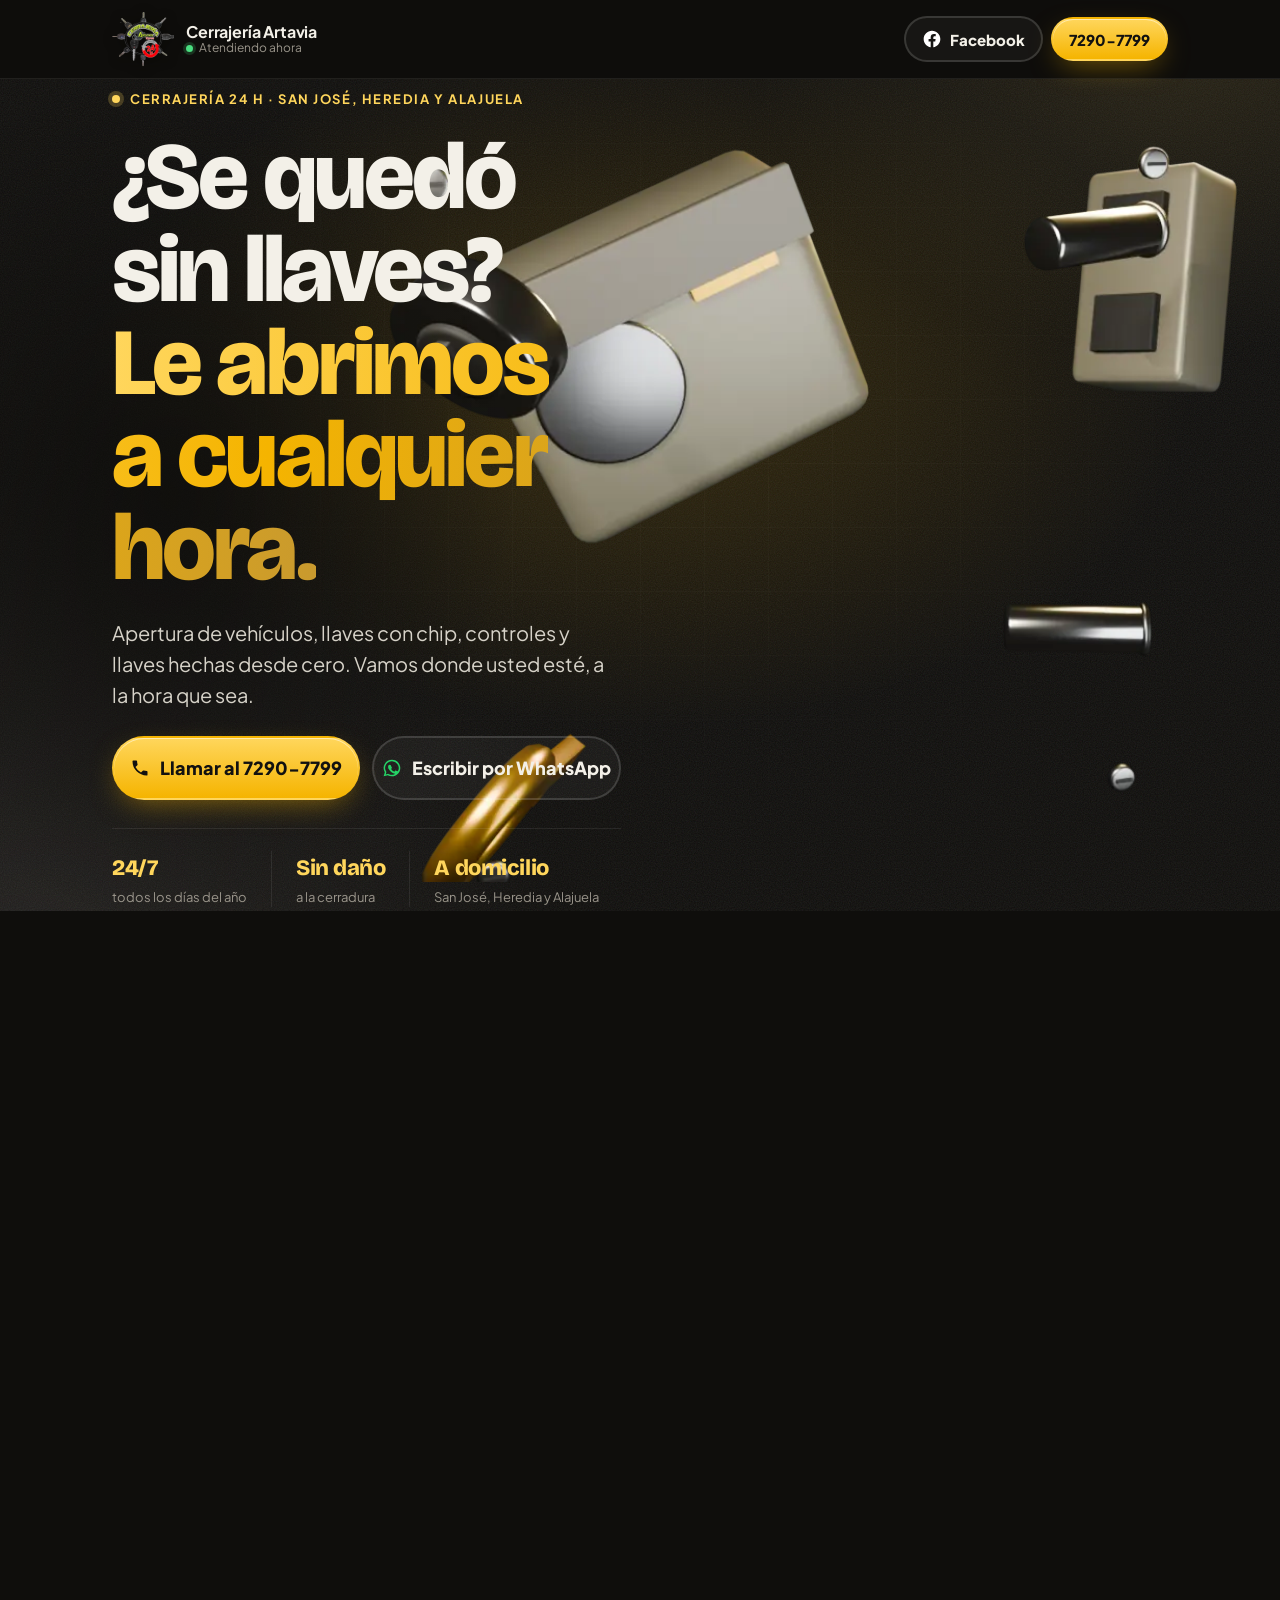
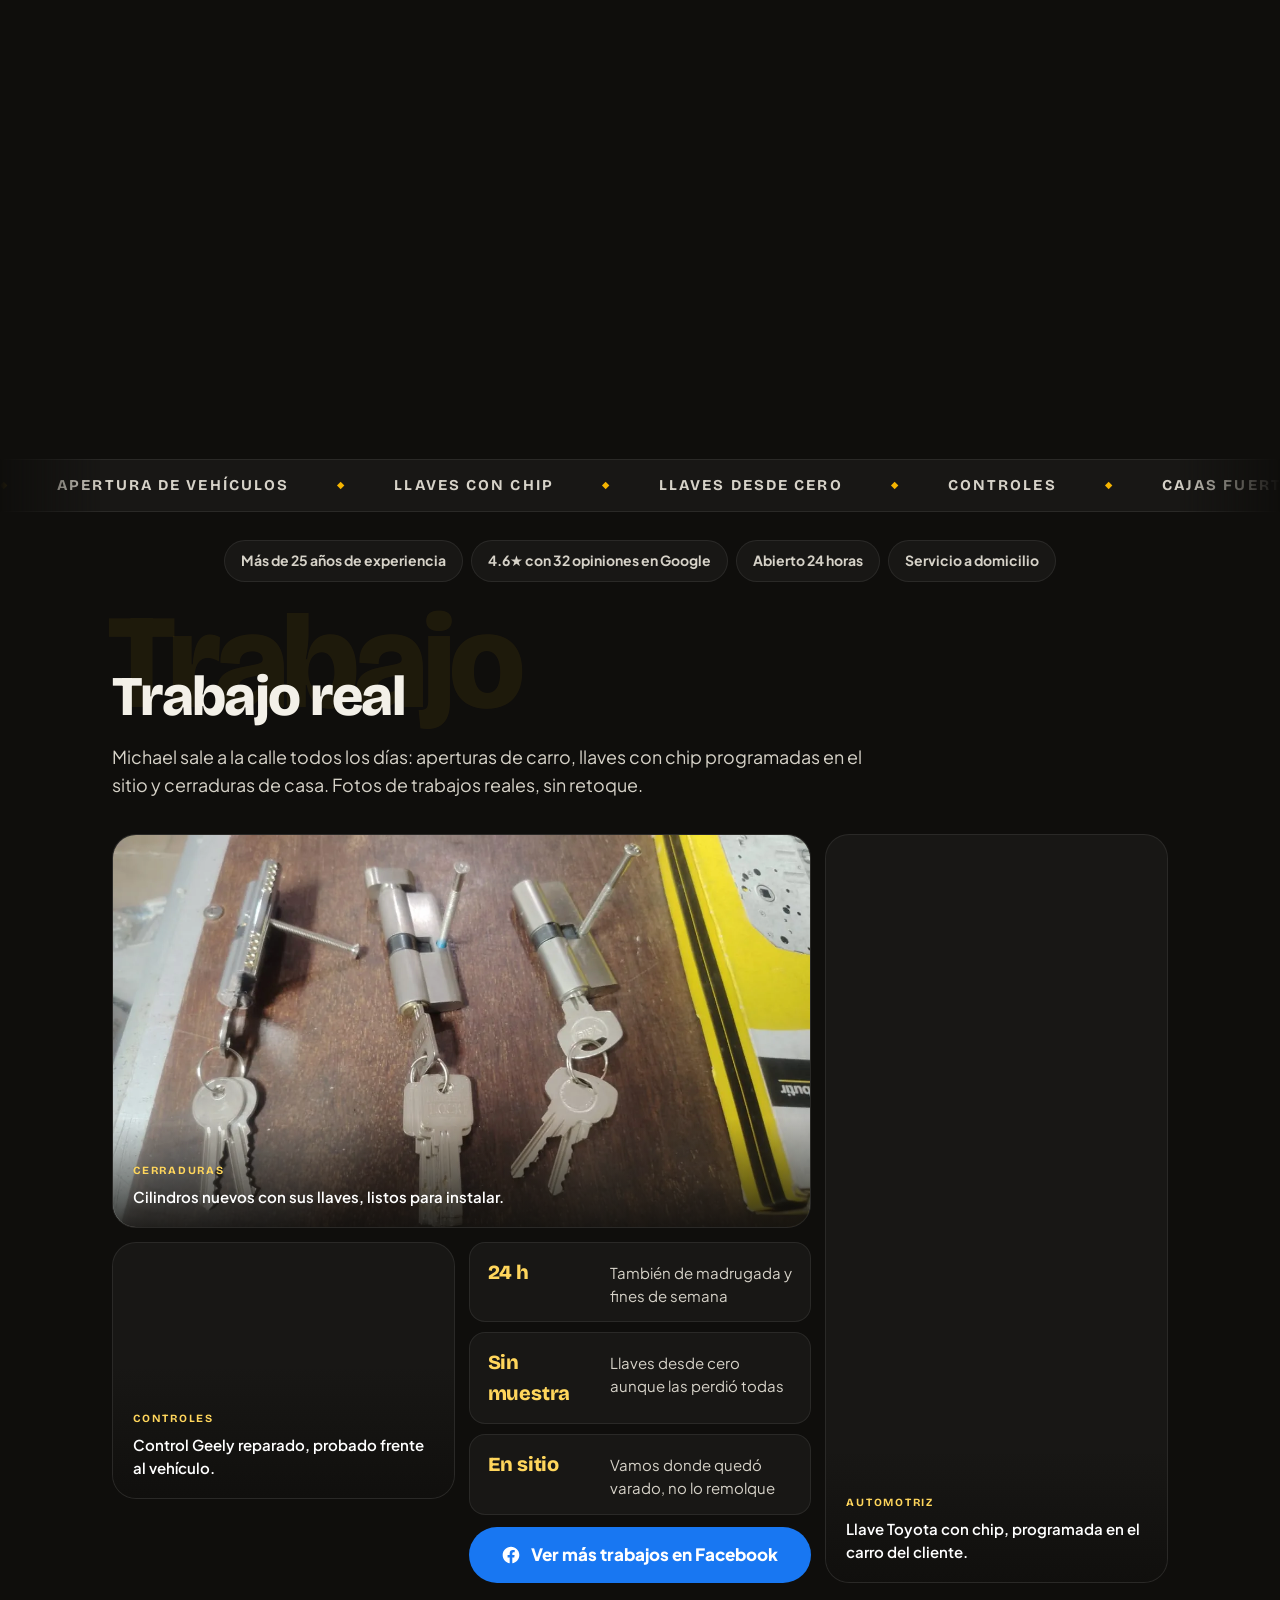
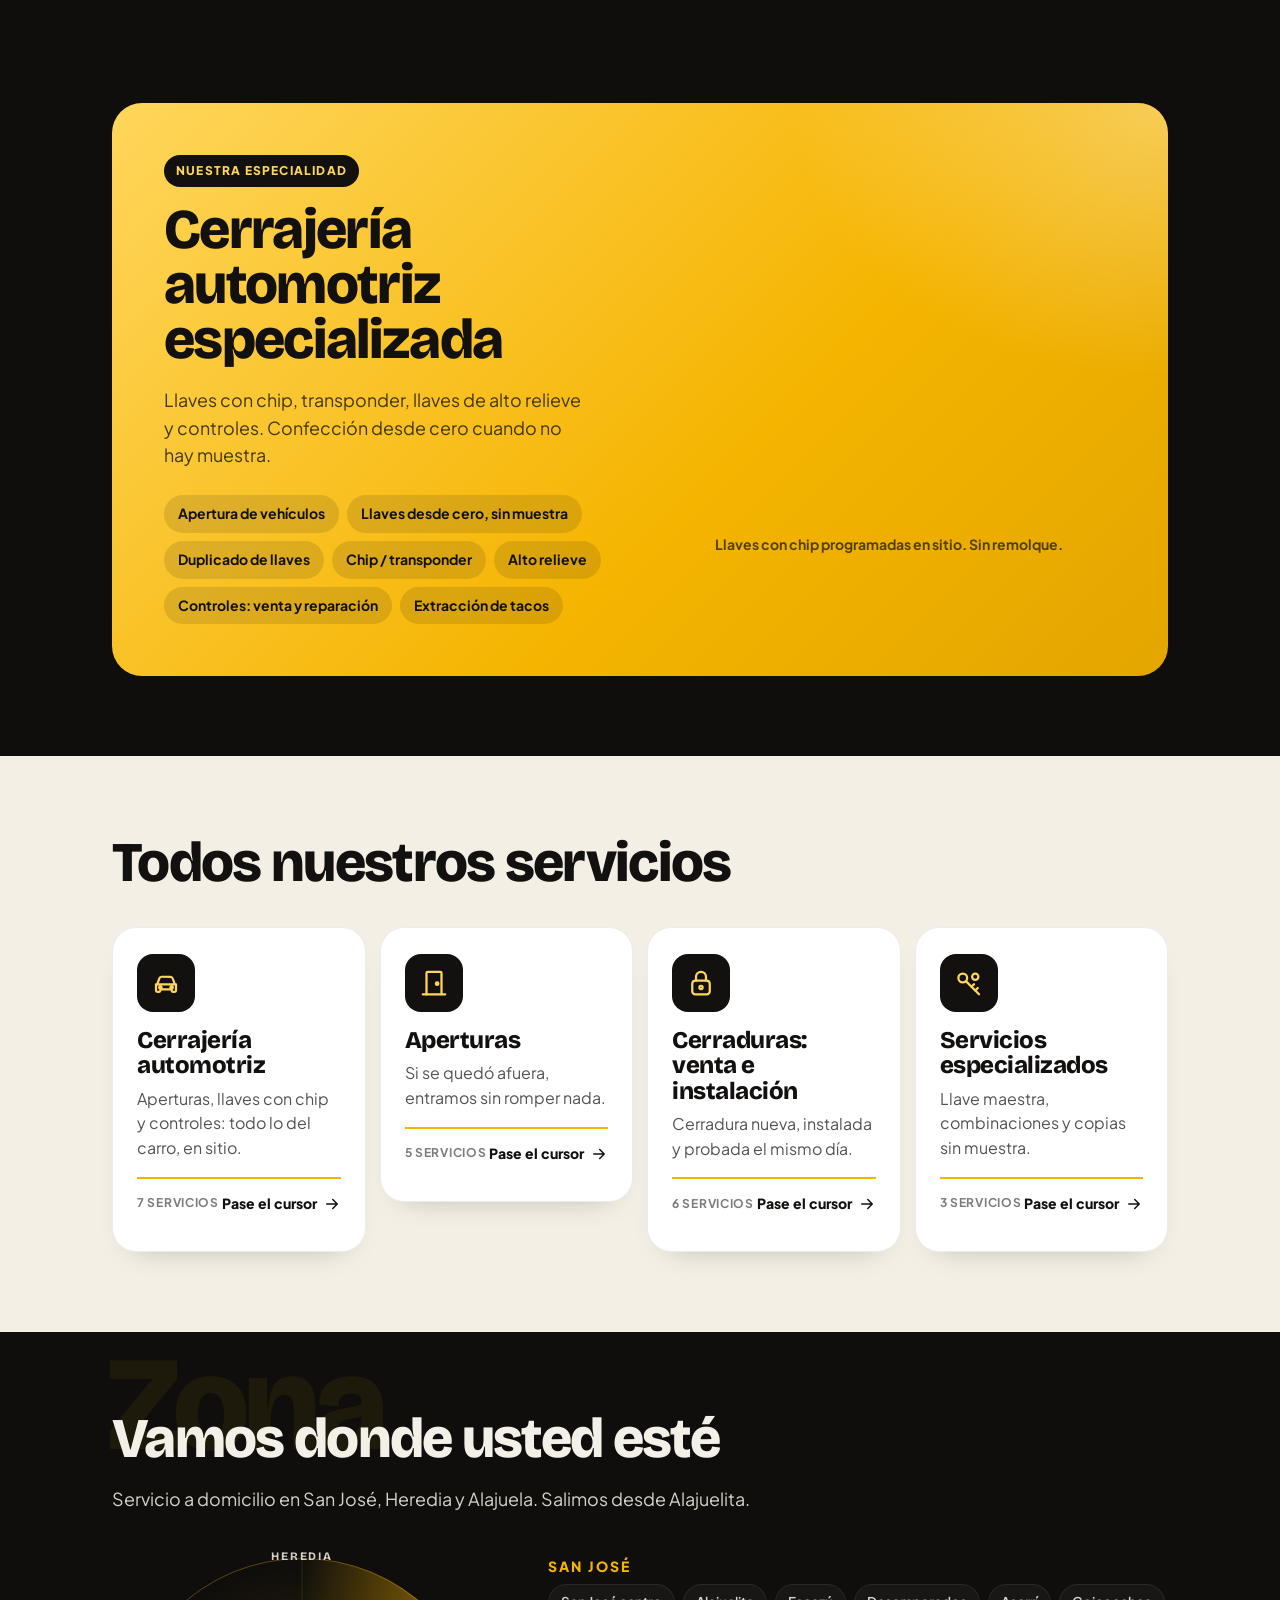
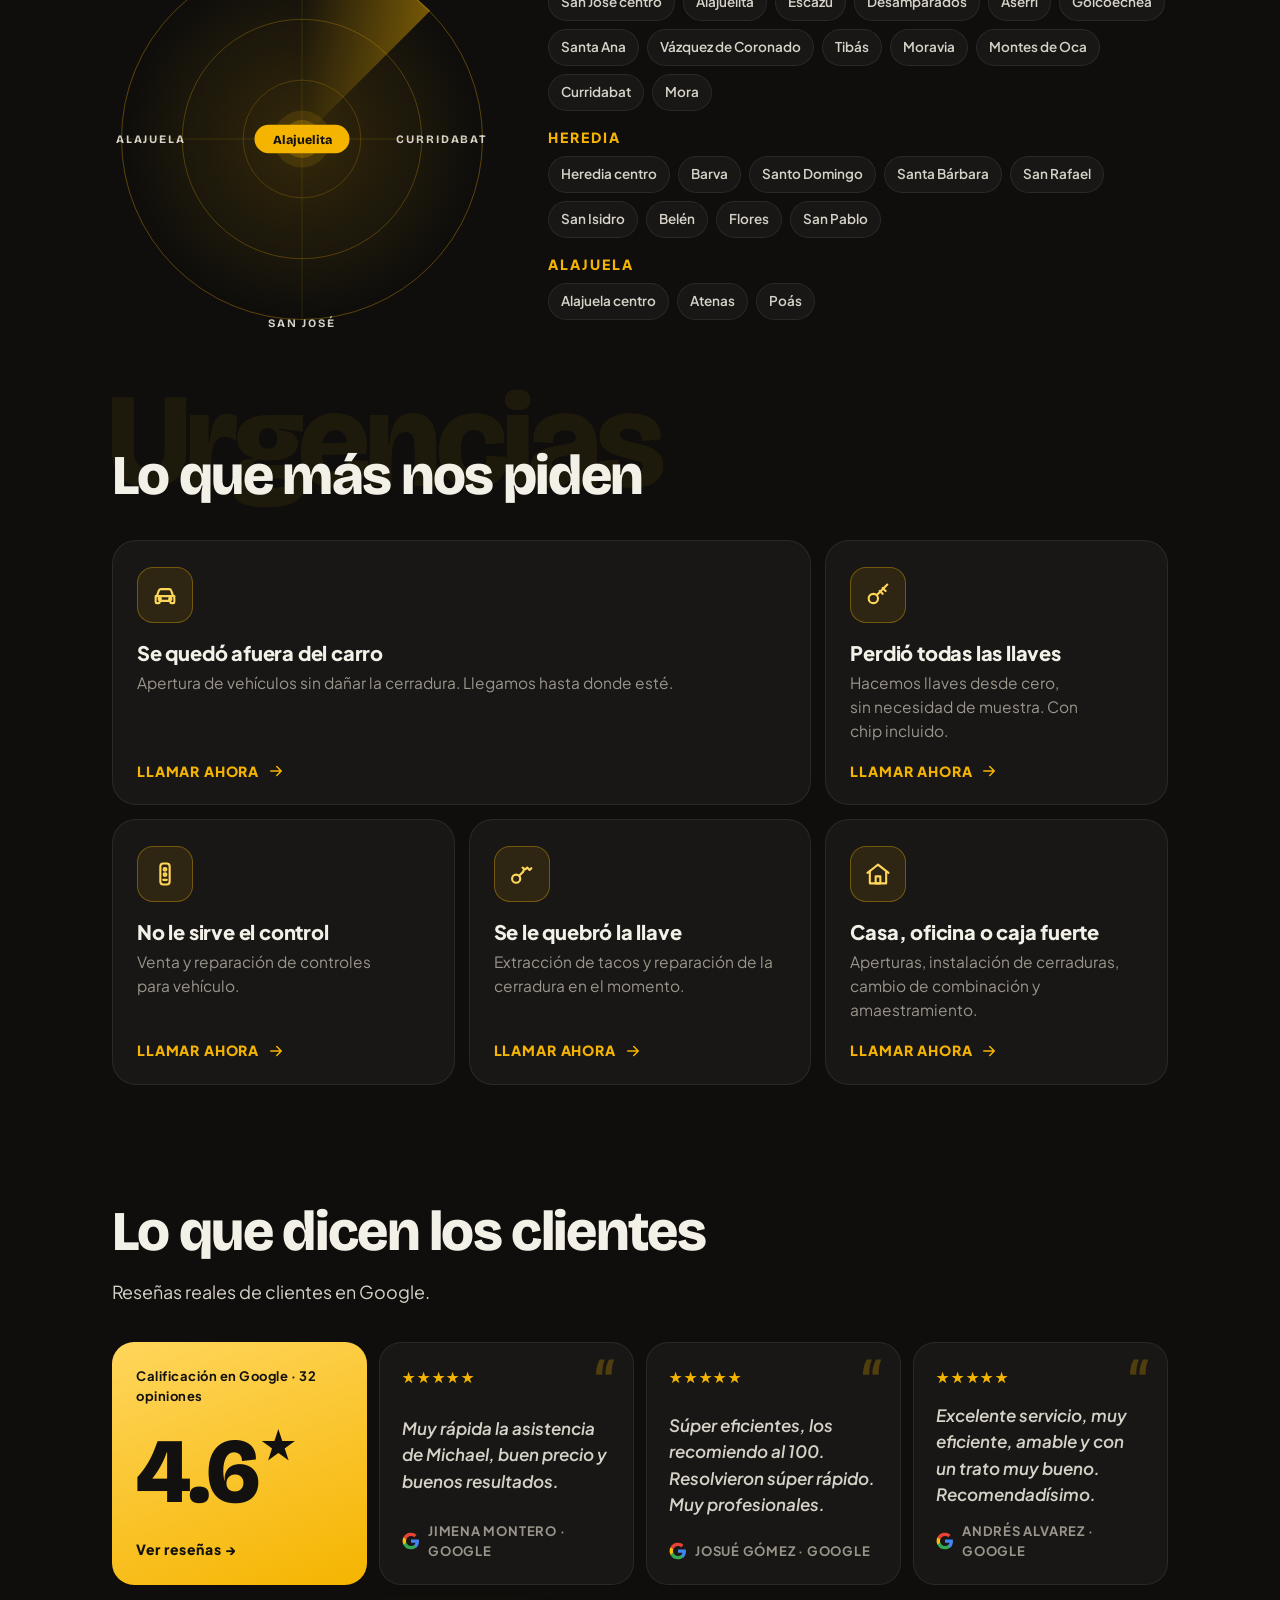
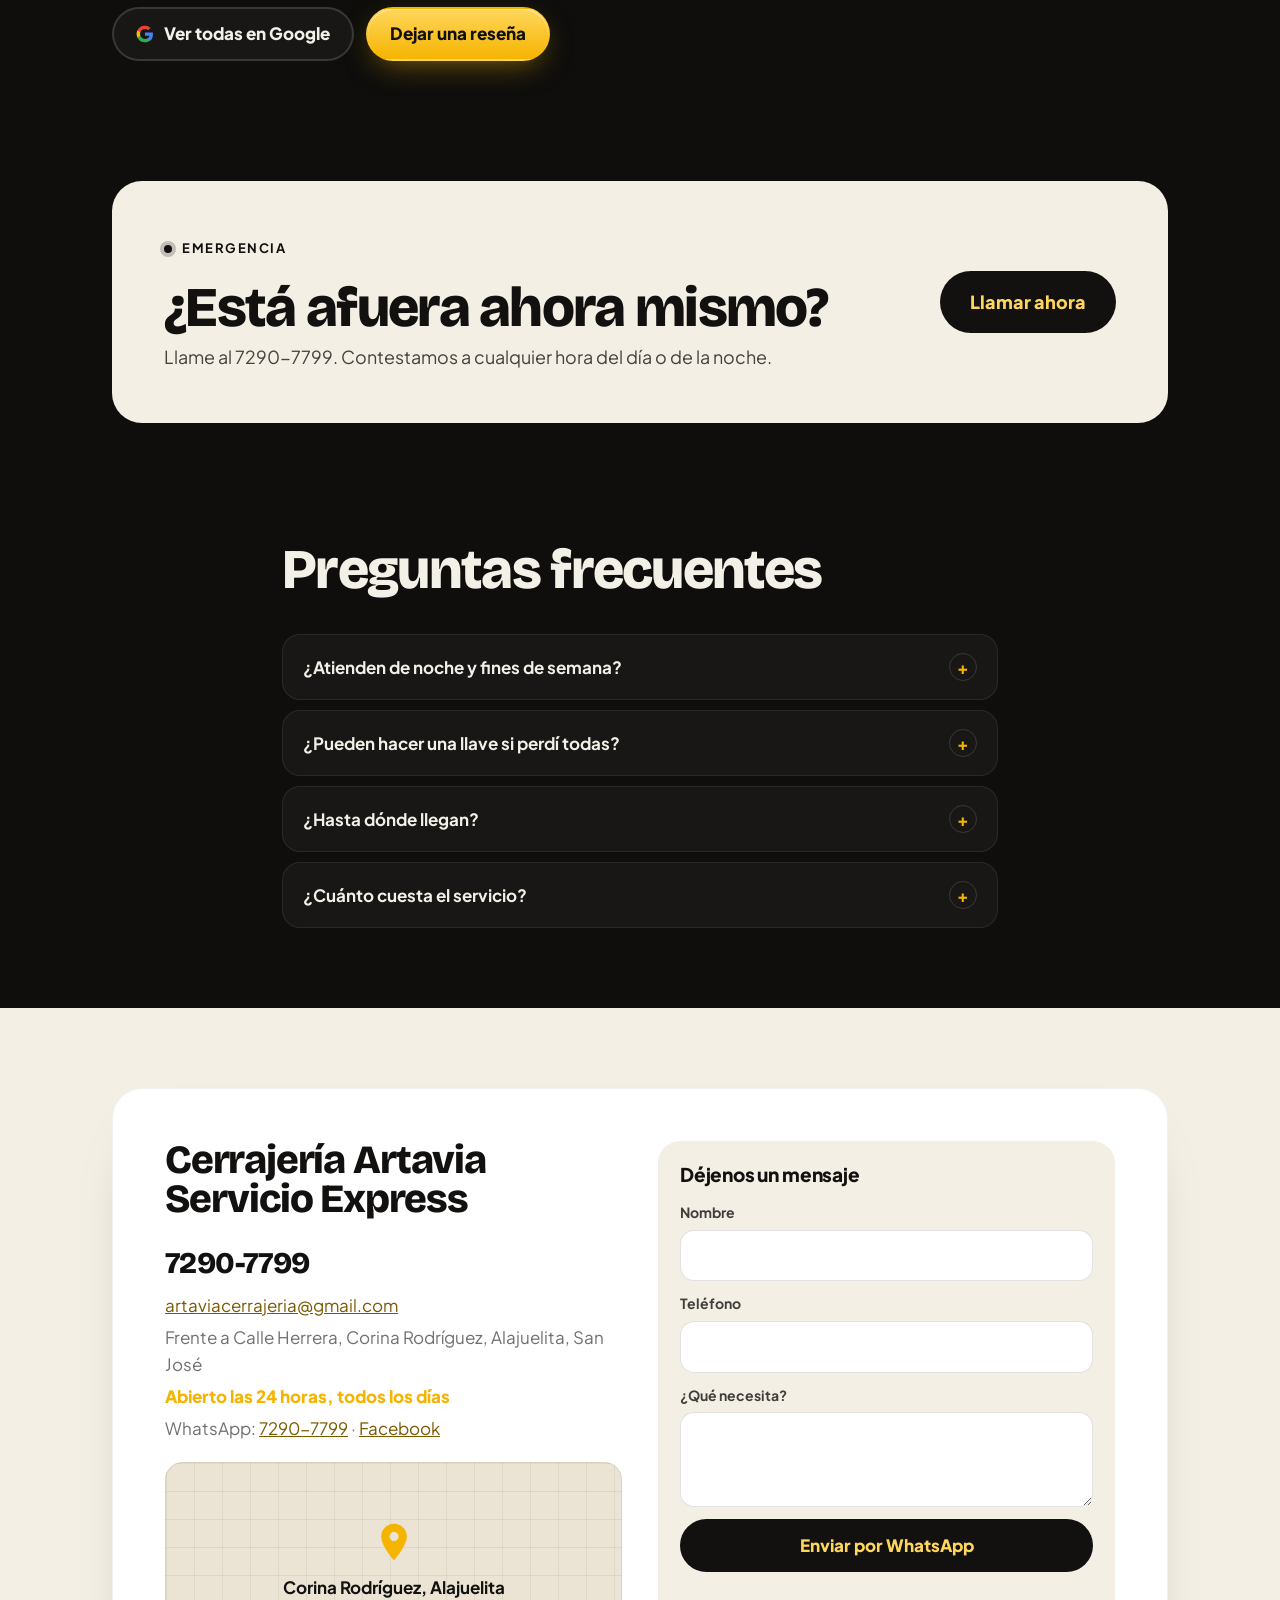
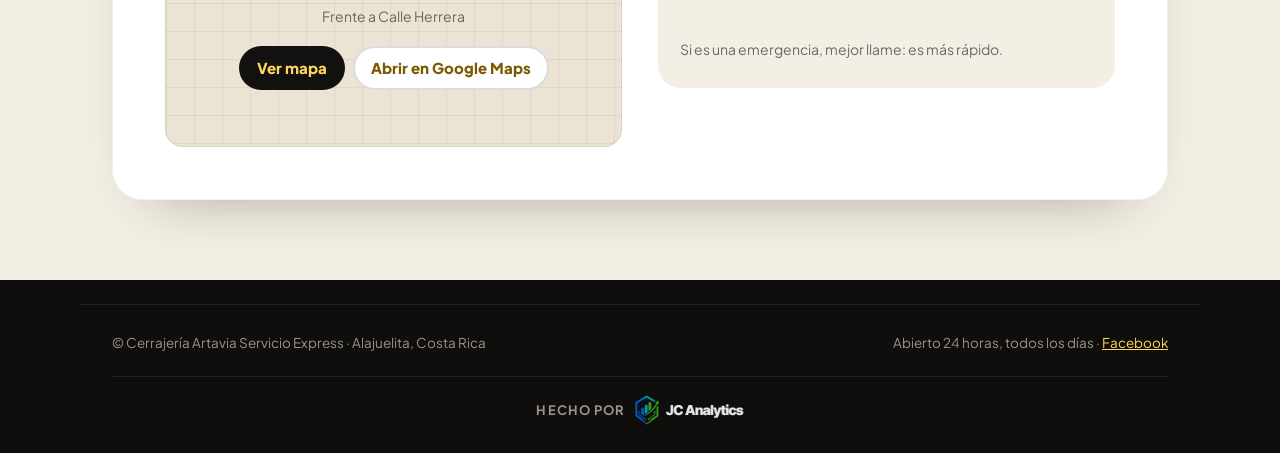
==== commit 559c3128: "SEO local: Schema Locksmith, robots, sitemap y zona de cobertura" ====
--- a/index.html
+++ b/index.html
@@ -34,6 +34,55 @@
 <link rel="preconnect" href="https://fonts.gstatic.com" crossorigin>
 <link href="https://fonts.googleapis.com/css2?family=Bricolage+Grotesque:opsz,wght@12..96,500;12..96,700;12..96,800&family=Plus+Jakarta+Sans:wght@500;600;700;800&display=swap" rel="stylesheet">
 <link rel="stylesheet" href="css/styles.css?v=20261020a">
+<!-- Datos estructurados (Schema.org): le dicen a Google qué negocio es,
+     dónde está, a qué hora atiende y qué zonas cubre. Ayuda al SEO local. -->
+<script type="application/ld+json">
+{
+  "@context": "https://schema.org",
+  "@type": "Locksmith",
+  "@id": "https://cerrajeriaartavia.com/#negocio",
+  "name": "Cerrajería Artavia Servicio Express",
+  "url": "https://cerrajeriaartavia.com/",
+  "logo": "https://cerrajeriaartavia.com/img/logo.png",
+  "image": "https://cerrajeriaartavia.com/img/og.jpg",
+  "description": "Cerrajería automotriz, residencial y comercial 24 horas en Alajuelita. Apertura de vehículos, llaves con chip, llaves desde cero, controles, cajas fuertes y cerraduras a domicilio.",
+  "telephone": "+506 7290-7799",
+  "email": "artaviacerrajeria@gmail.com",
+  "address": {
+    "@type": "PostalAddress",
+    "streetAddress": "Frente a Calle Herrera, Corina Rodríguez",
+    "addressLocality": "Alajuelita",
+    "addressRegion": "San José",
+    "addressCountry": "CR"
+  },
+  "openingHoursSpecification": [{
+    "@type": "OpeningHoursSpecification",
+    "dayOfWeek": ["Monday","Tuesday","Wednesday","Thursday","Friday","Saturday","Sunday"],
+    "opens": "00:00",
+    "closes": "23:59"
+  }],
+  "areaServed": [
+    {"@type": "AdministrativeArea", "name": "San José, Costa Rica"},
+    {"@type": "AdministrativeArea", "name": "Heredia, Costa Rica"},
+    {"@type": "AdministrativeArea", "name": "Alajuela, Costa Rica"}
+  ],
+  "hasMap": "https://www.google.com/maps/place/?q=place_id:ChIJG7zTX9f9oI8Rj1WHhTQZp1A",
+  "sameAs": ["https://www.facebook.com/p/Cerrajer%C3%ADa-Artavia-100089325142790/"],
+  "hasOfferCatalog": {
+    "@type": "OfferCatalog",
+    "name": "Servicios de cerrajería",
+    "itemListElement": [
+      {"@type": "Offer", "itemOffered": {"@type": "Service", "name": "Apertura de vehículos sin dañar la cerradura"}},
+      {"@type": "Offer", "itemOffered": {"@type": "Service", "name": "Llaves con chip / transponder"}},
+      {"@type": "Offer", "itemOffered": {"@type": "Service", "name": "Llaves de carro desde cero, sin muestra"}},
+      {"@type": "Offer", "itemOffered": {"@type": "Service", "name": "Venta y reparación de controles para vehículo"}},
+      {"@type": "Offer", "itemOffered": {"@type": "Service", "name": "Apertura de casas, oficinas y cajas fuertes"}},
+      {"@type": "Offer", "itemOffered": {"@type": "Service", "name": "Venta e instalación de cerraduras"}},
+      {"@type": "Offer", "itemOffered": {"@type": "Service", "name": "Amaestramiento y cambio de combinación"}}
+    ]
+  }
+}
+</script>
 </head>
 <body>
 
@@ -60,7 +109,7 @@
   <div class="hero__glow" aria-hidden="true"></div>
   <div class="wrap hero__in">
     <div class="hero__copy">
-      <p class="eyebrow"><span class="eyebrow__dot"></span>Cerrajería 24 h · San José y Heredia</p>
+      <p class="eyebrow"><span class="eyebrow__dot"></span>Cerrajería 24 h · San José, Heredia y Alajuela</p>
       <h1 class="display">¿Se quedó sin llaves? <em>Le abrimos a cualquier hora.</em></h1>
       <p class="lead">Apertura de vehículos, llaves con chip, controles y llaves hechas desde cero. Vamos donde usted esté, a la hora que sea.</p>
       <div class="cta-row">
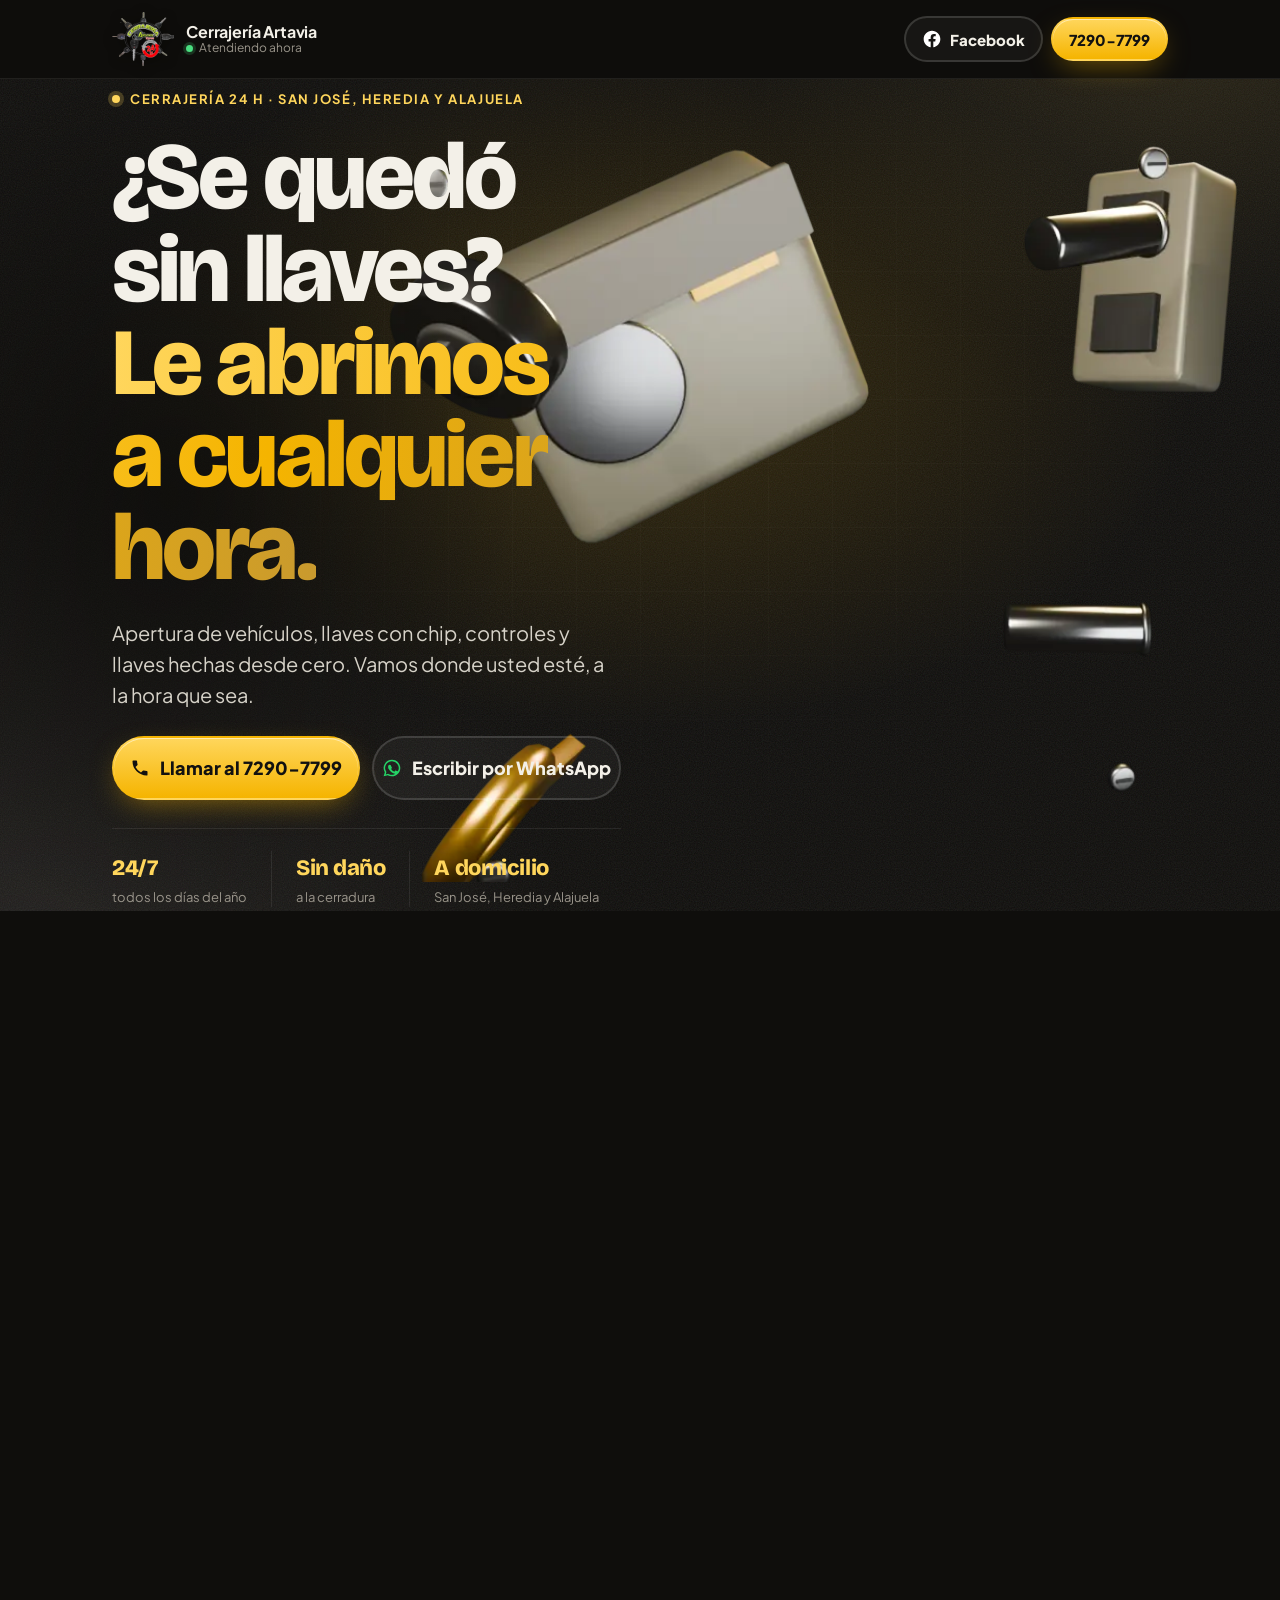
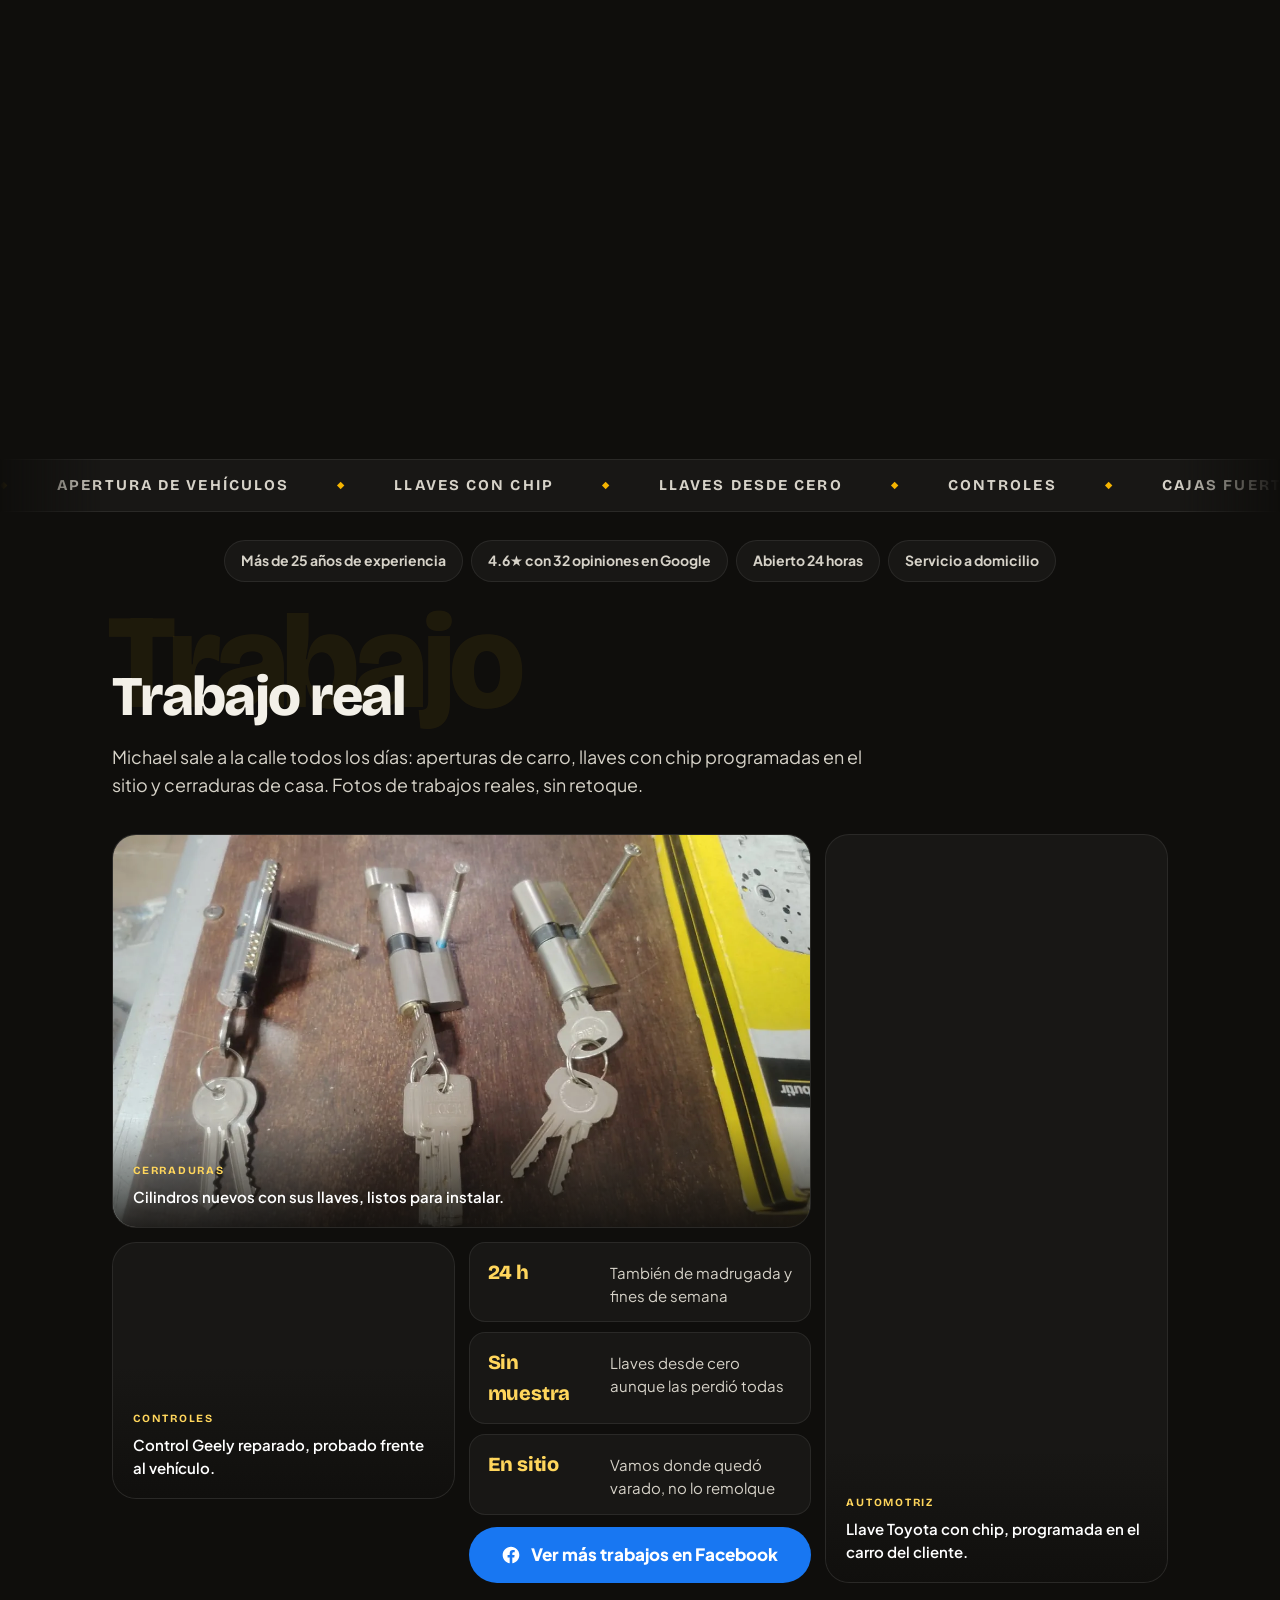
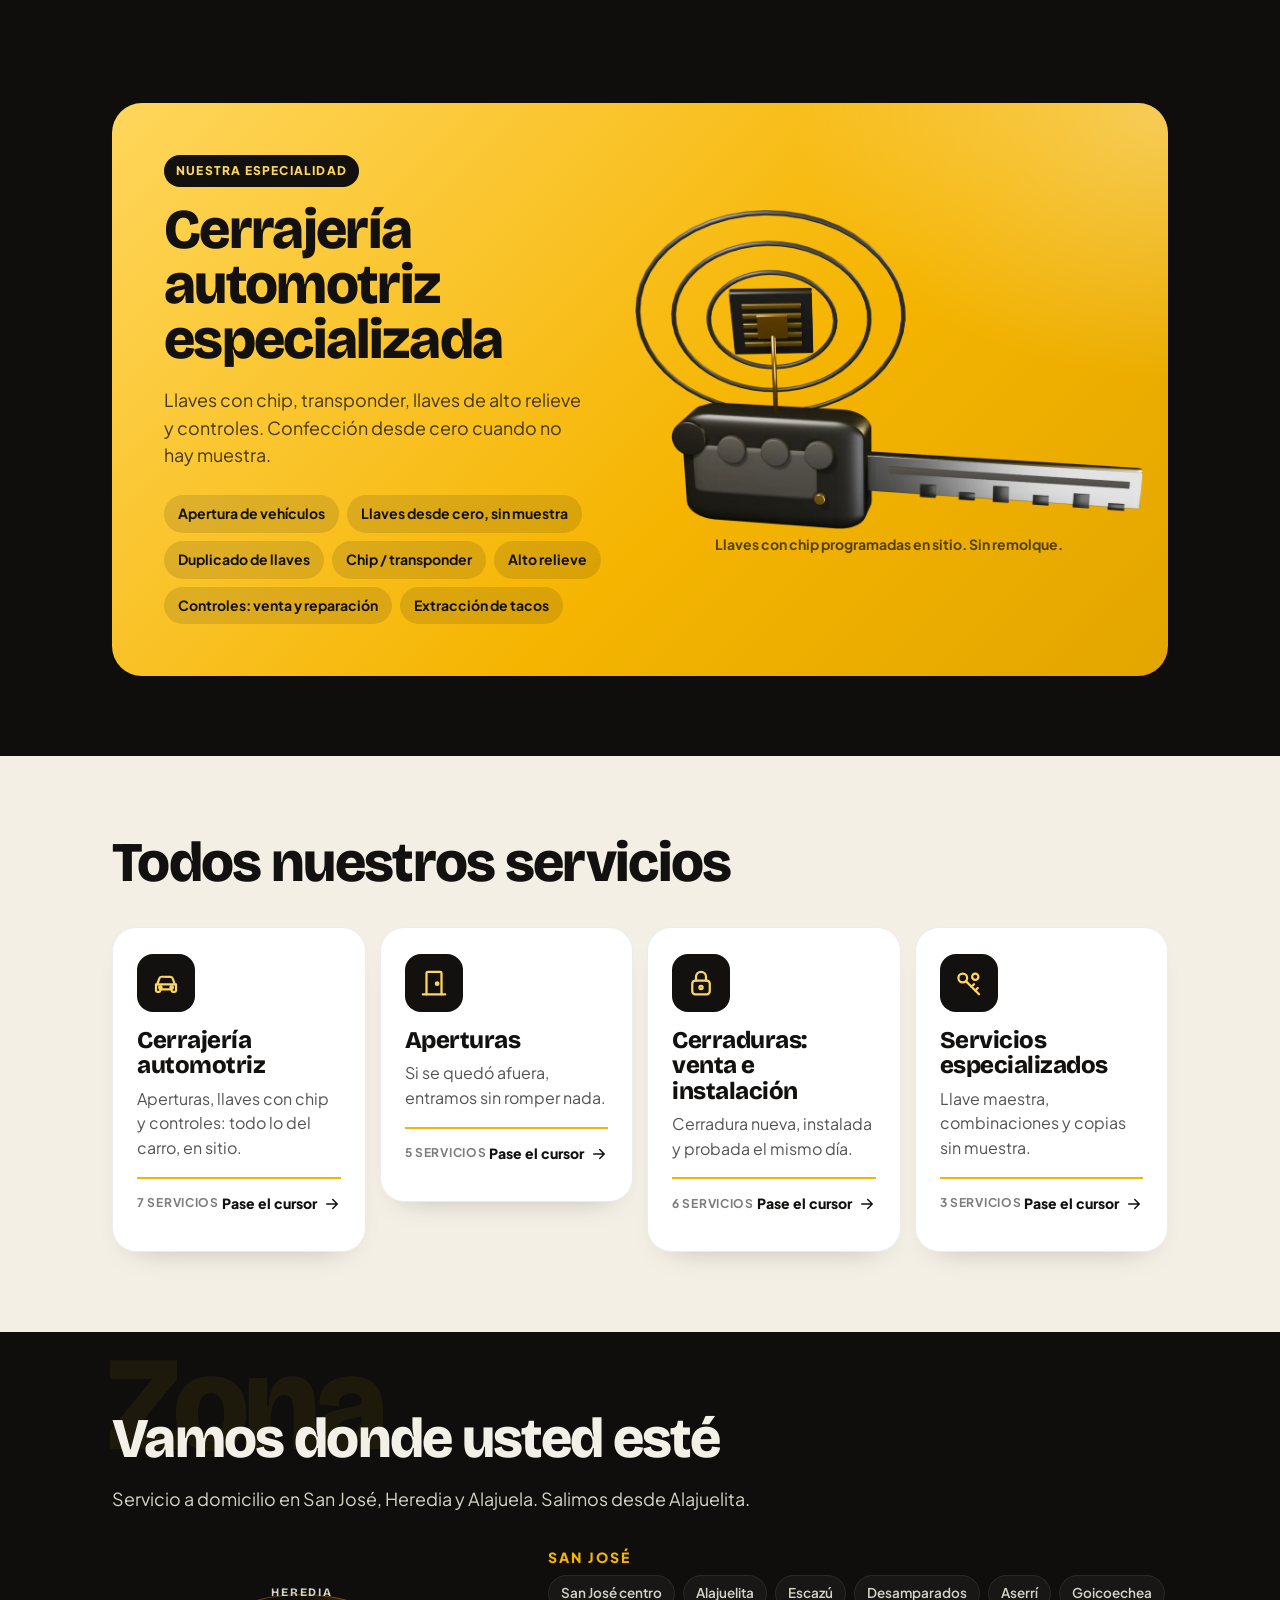
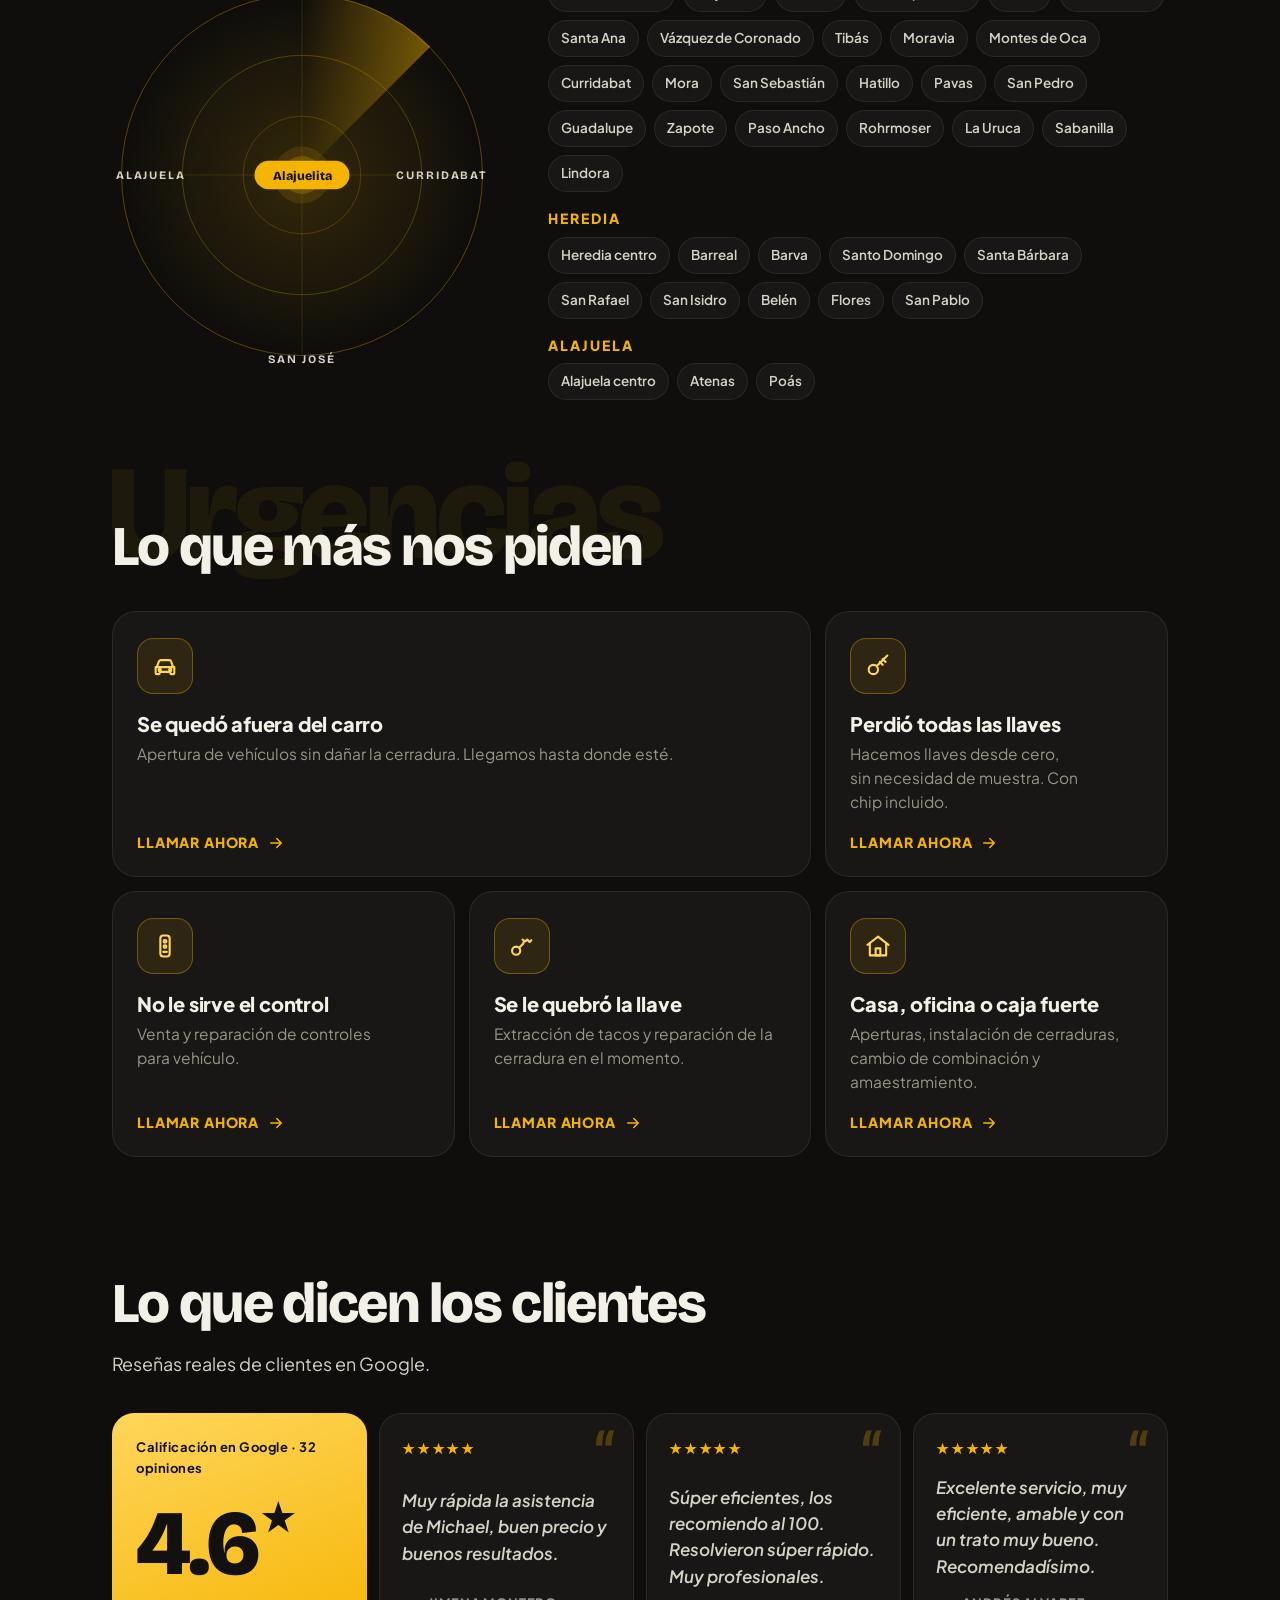
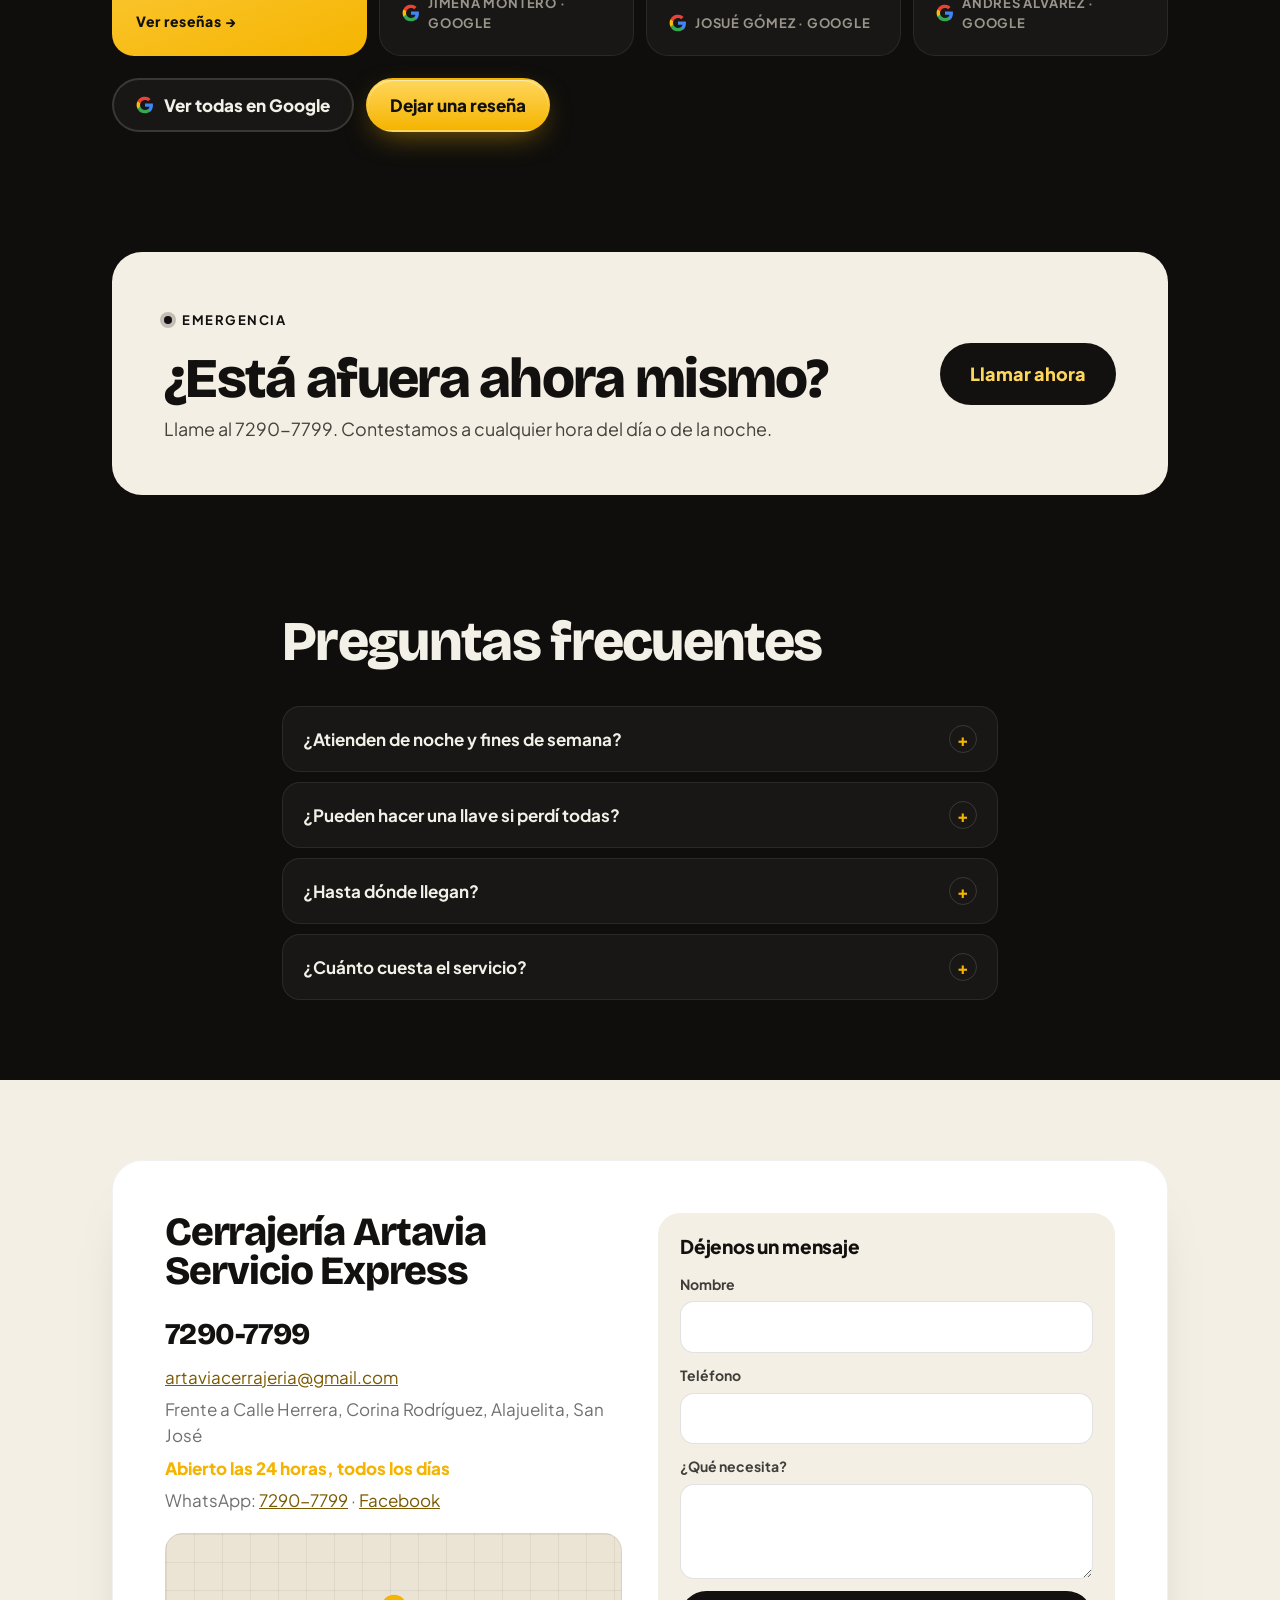
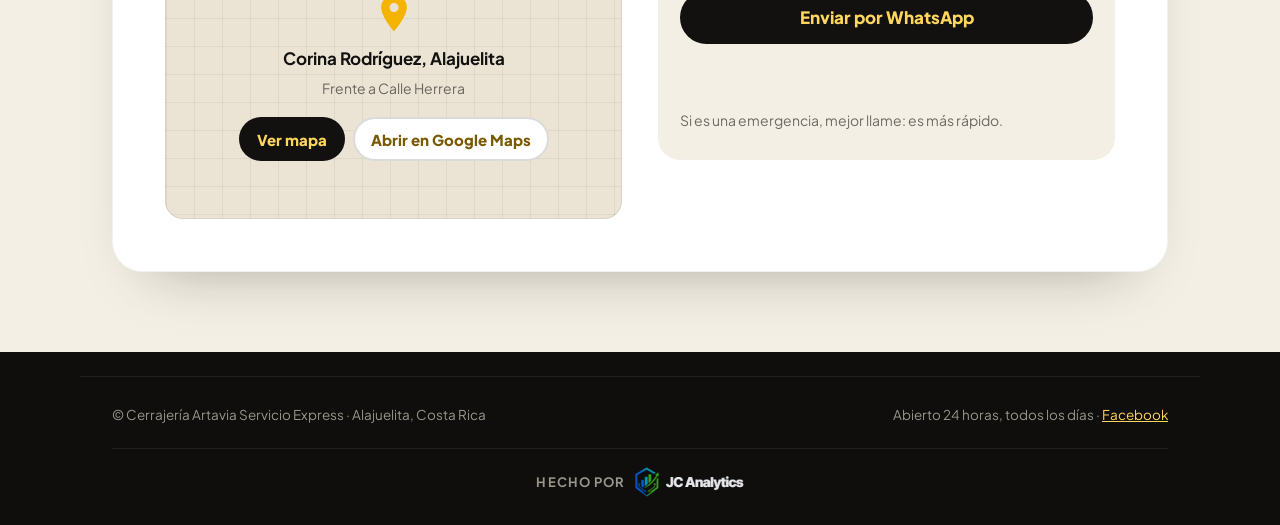
==== commit 3685fbe8: "SEO local: zonas y distritos de cobertura (Moravia, San Sebastián, Hatillo, Pavas…) en la página y e" ====
--- a/index.html
+++ b/index.html
@@ -10,6 +10,7 @@
   function gtag(){dataLayer.push(arguments);}
   gtag('js', new Date());
   gtag('config', 'AW-18411203647');
+  gtag('config', 'G-ZBZ5SG4BJM'); // Google Analytics 4 · propiedad "Cerrajería Artavia"
 </script>
 <title>Cerrajería Artavia Servicio Express · 24 horas · Alajuelita</title>
 <meta name="description" content="Cerrajería automotriz, residencial y comercial en Alajuelita. Apertura de vehículos, llaves con chip y llaves desde cero. Abiertos 24 horas, todos los días. Llame al 7290-7799.">
@@ -64,7 +65,29 @@
   "areaServed": [
     {"@type": "AdministrativeArea", "name": "San José, Costa Rica"},
     {"@type": "AdministrativeArea", "name": "Heredia, Costa Rica"},
-    {"@type": "AdministrativeArea", "name": "Alajuela, Costa Rica"}
+    {"@type": "AdministrativeArea", "name": "Alajuela, Costa Rica"},
+    {"@type": "City", "name": "Moravia"},
+    {"@type": "City", "name": "San Sebastián"},
+    {"@type": "City", "name": "Tibás"},
+    {"@type": "City", "name": "Guadalupe"},
+    {"@type": "City", "name": "Coronado"},
+    {"@type": "City", "name": "San Pedro de Montes de Oca"},
+    {"@type": "City", "name": "Curridabat"},
+    {"@type": "City", "name": "Desamparados"},
+    {"@type": "City", "name": "Alajuelita"},
+    {"@type": "City", "name": "Escazú"},
+    {"@type": "City", "name": "Santa Ana"},
+    {"@type": "City", "name": "Hatillo"},
+    {"@type": "City", "name": "Pavas"},
+    {"@type": "City", "name": "Aserrí"},
+    {"@type": "City", "name": "Ciudad Colón"},
+    {"@type": "City", "name": "Zapote"},
+    {"@type": "City", "name": "Barva"},
+    {"@type": "City", "name": "Santo Domingo de Heredia"},
+    {"@type": "City", "name": "San Pablo de Heredia"},
+    {"@type": "City", "name": "San Rafael de Heredia"},
+    {"@type": "City", "name": "Belén"},
+    {"@type": "City", "name": "Barreal"}
   ],
   "hasMap": "https://www.google.com/maps/place/?q=place_id:ChIJG7zTX9f9oI8Rj1WHhTQZp1A",
   "sameAs": ["https://www.facebook.com/p/Cerrajer%C3%ADa-Artavia-100089325142790/"],
@@ -295,8 +318,8 @@
       </svg>
     </figure>
     <div class="cover">
-      <div class="revelar"><h3>San José</h3><div class="chips"><span class="chip chip--soft">San José centro</span><span class="chip chip--soft">Alajuelita</span><span class="chip chip--soft">Escazú</span><span class="chip chip--soft">Desamparados</span><span class="chip chip--soft">Aserrí</span><span class="chip chip--soft">Goicoechea</span><span class="chip chip--soft">Santa Ana</span><span class="chip chip--soft">Vázquez de Coronado</span><span class="chip chip--soft">Tibás</span><span class="chip chip--soft">Moravia</span><span class="chip chip--soft">Montes de Oca</span><span class="chip chip--soft">Curridabat</span><span class="chip chip--soft">Mora</span></div></div>
-      <div class="revelar"><h3>Heredia</h3><div class="chips"><span class="chip chip--soft">Heredia centro</span><span class="chip chip--soft">Barva</span><span class="chip chip--soft">Santo Domingo</span><span class="chip chip--soft">Santa Bárbara</span><span class="chip chip--soft">San Rafael</span><span class="chip chip--soft">San Isidro</span><span class="chip chip--soft">Belén</span><span class="chip chip--soft">Flores</span><span class="chip chip--soft">San Pablo</span></div></div>
+      <div class="revelar"><h3>San José</h3><div class="chips"><span class="chip chip--soft">San José centro</span><span class="chip chip--soft">Alajuelita</span><span class="chip chip--soft">Escazú</span><span class="chip chip--soft">Desamparados</span><span class="chip chip--soft">Aserrí</span><span class="chip chip--soft">Goicoechea</span><span class="chip chip--soft">Santa Ana</span><span class="chip chip--soft">Vázquez de Coronado</span><span class="chip chip--soft">Tibás</span><span class="chip chip--soft">Moravia</span><span class="chip chip--soft">Montes de Oca</span><span class="chip chip--soft">Curridabat</span><span class="chip chip--soft">Mora</span><span class="chip chip--soft">San Sebastián</span><span class="chip chip--soft">Hatillo</span><span class="chip chip--soft">Pavas</span><span class="chip chip--soft">San Pedro</span><span class="chip chip--soft">Guadalupe</span><span class="chip chip--soft">Zapote</span><span class="chip chip--soft">Paso Ancho</span><span class="chip chip--soft">Rohrmoser</span><span class="chip chip--soft">La Uruca</span><span class="chip chip--soft">Sabanilla</span><span class="chip chip--soft">Lindora</span></div></div>
+      <div class="revelar"><h3>Heredia</h3><div class="chips"><span class="chip chip--soft">Heredia centro</span><span class="chip chip--soft">Barreal</span><span class="chip chip--soft">Barva</span><span class="chip chip--soft">Santo Domingo</span><span class="chip chip--soft">Santa Bárbara</span><span class="chip chip--soft">San Rafael</span><span class="chip chip--soft">San Isidro</span><span class="chip chip--soft">Belén</span><span class="chip chip--soft">Flores</span><span class="chip chip--soft">San Pablo</span></div></div>
       <div class="revelar"><h3>Alajuela</h3><div class="chips"><span class="chip chip--soft">Alajuela centro</span><span class="chip chip--soft">Atenas</span><span class="chip chip--soft">Poás</span></div></div>
     </div>
   </div>
@@ -430,6 +453,6 @@
 <script src="js/main.js?v=20261103b" defer></script>
 <script src="js/scrub.js?v=20260923c" defer></script>
 <!-- Conversión Google Ads "Clic saliente": solo clics en Llamar y WhatsApp -->
-<script src="js/conversiones.js?v=20261103a" defer></script>
+<script src="js/conversiones.js?v=20261104a" defer></script>
 </body>
 </html>
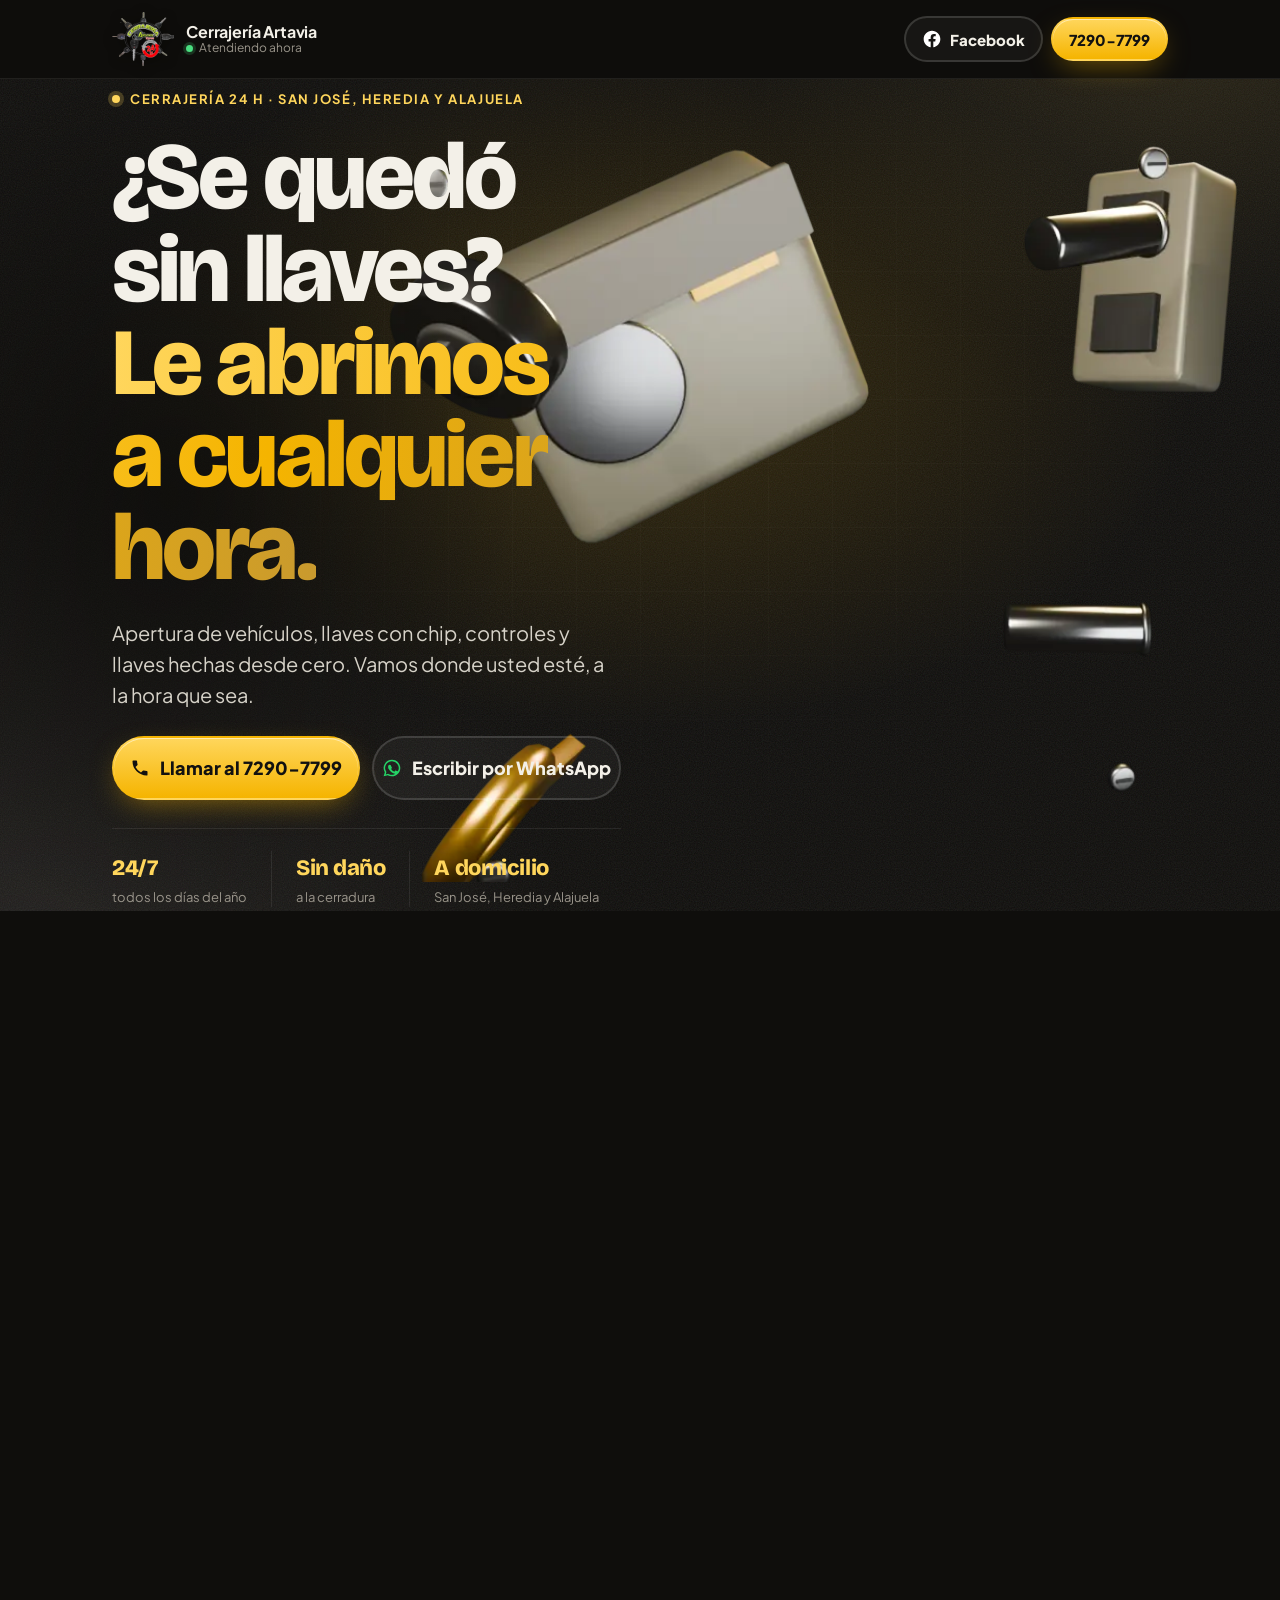
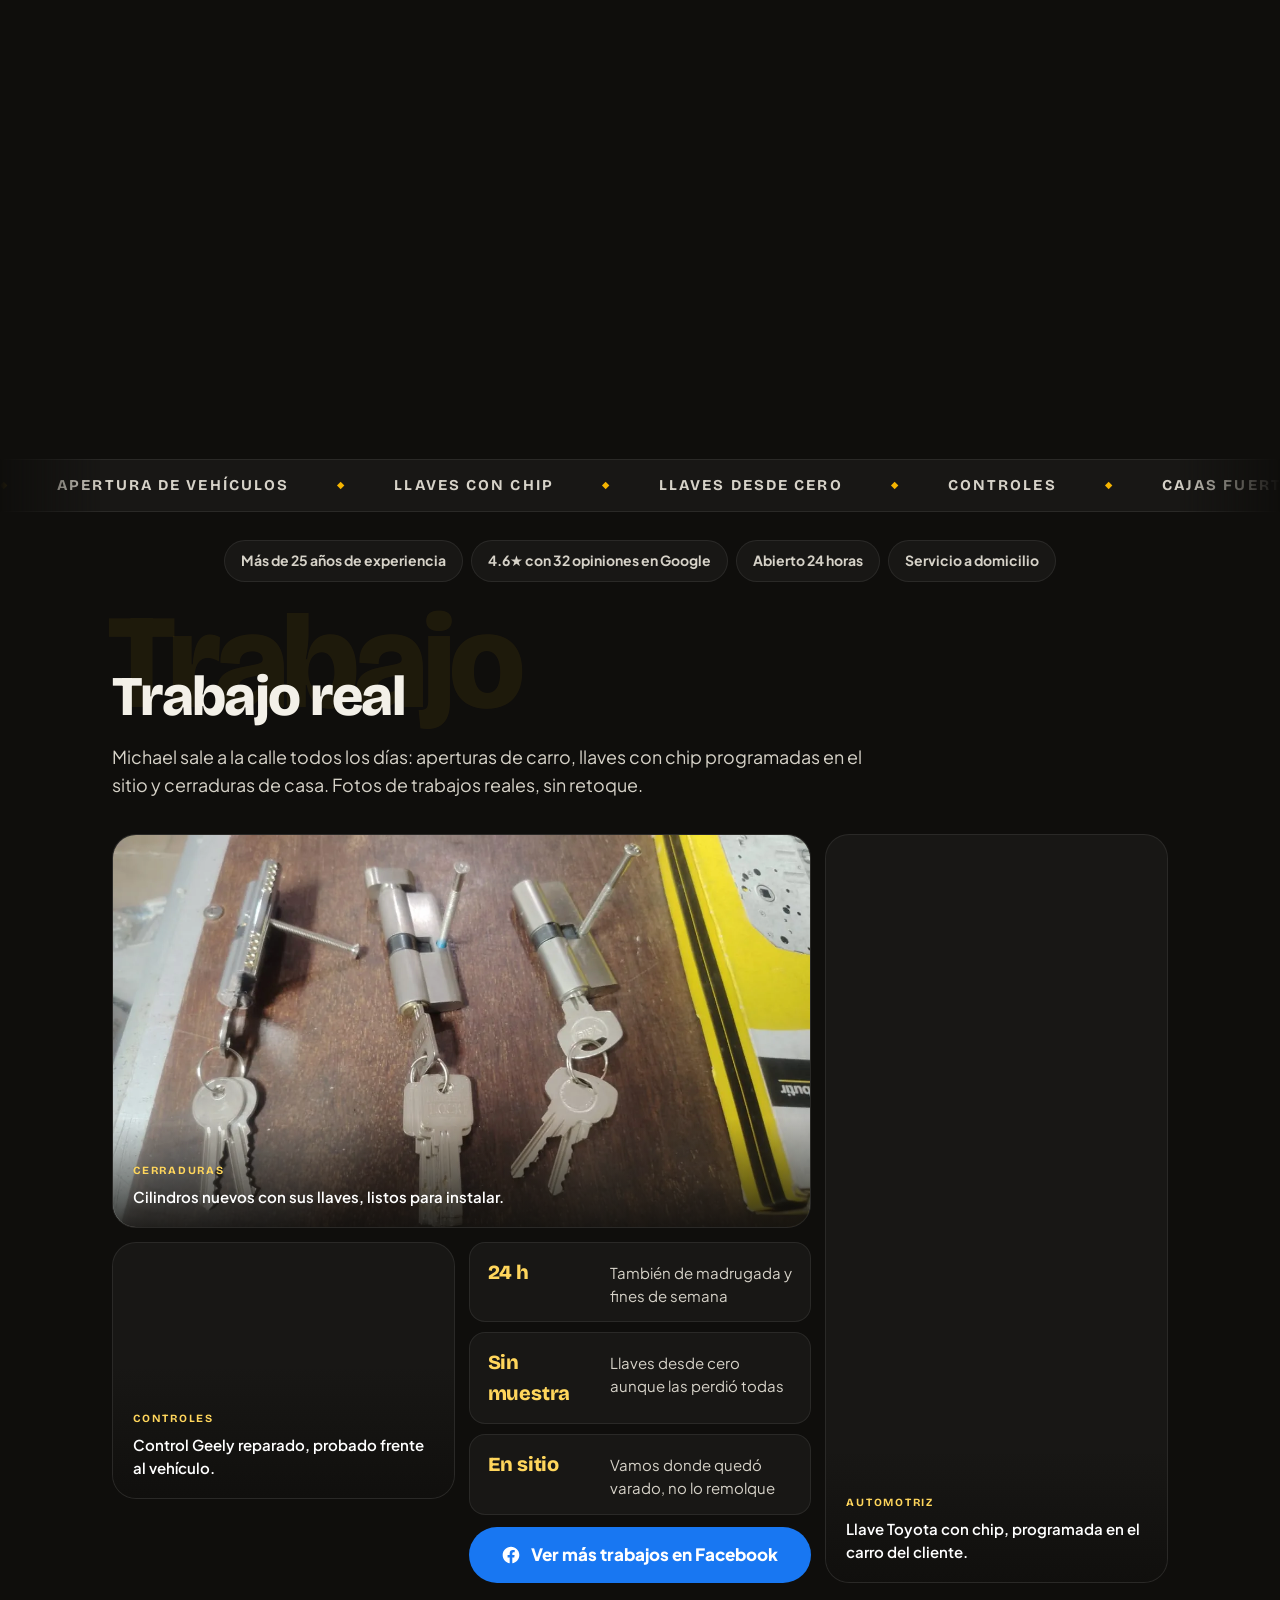
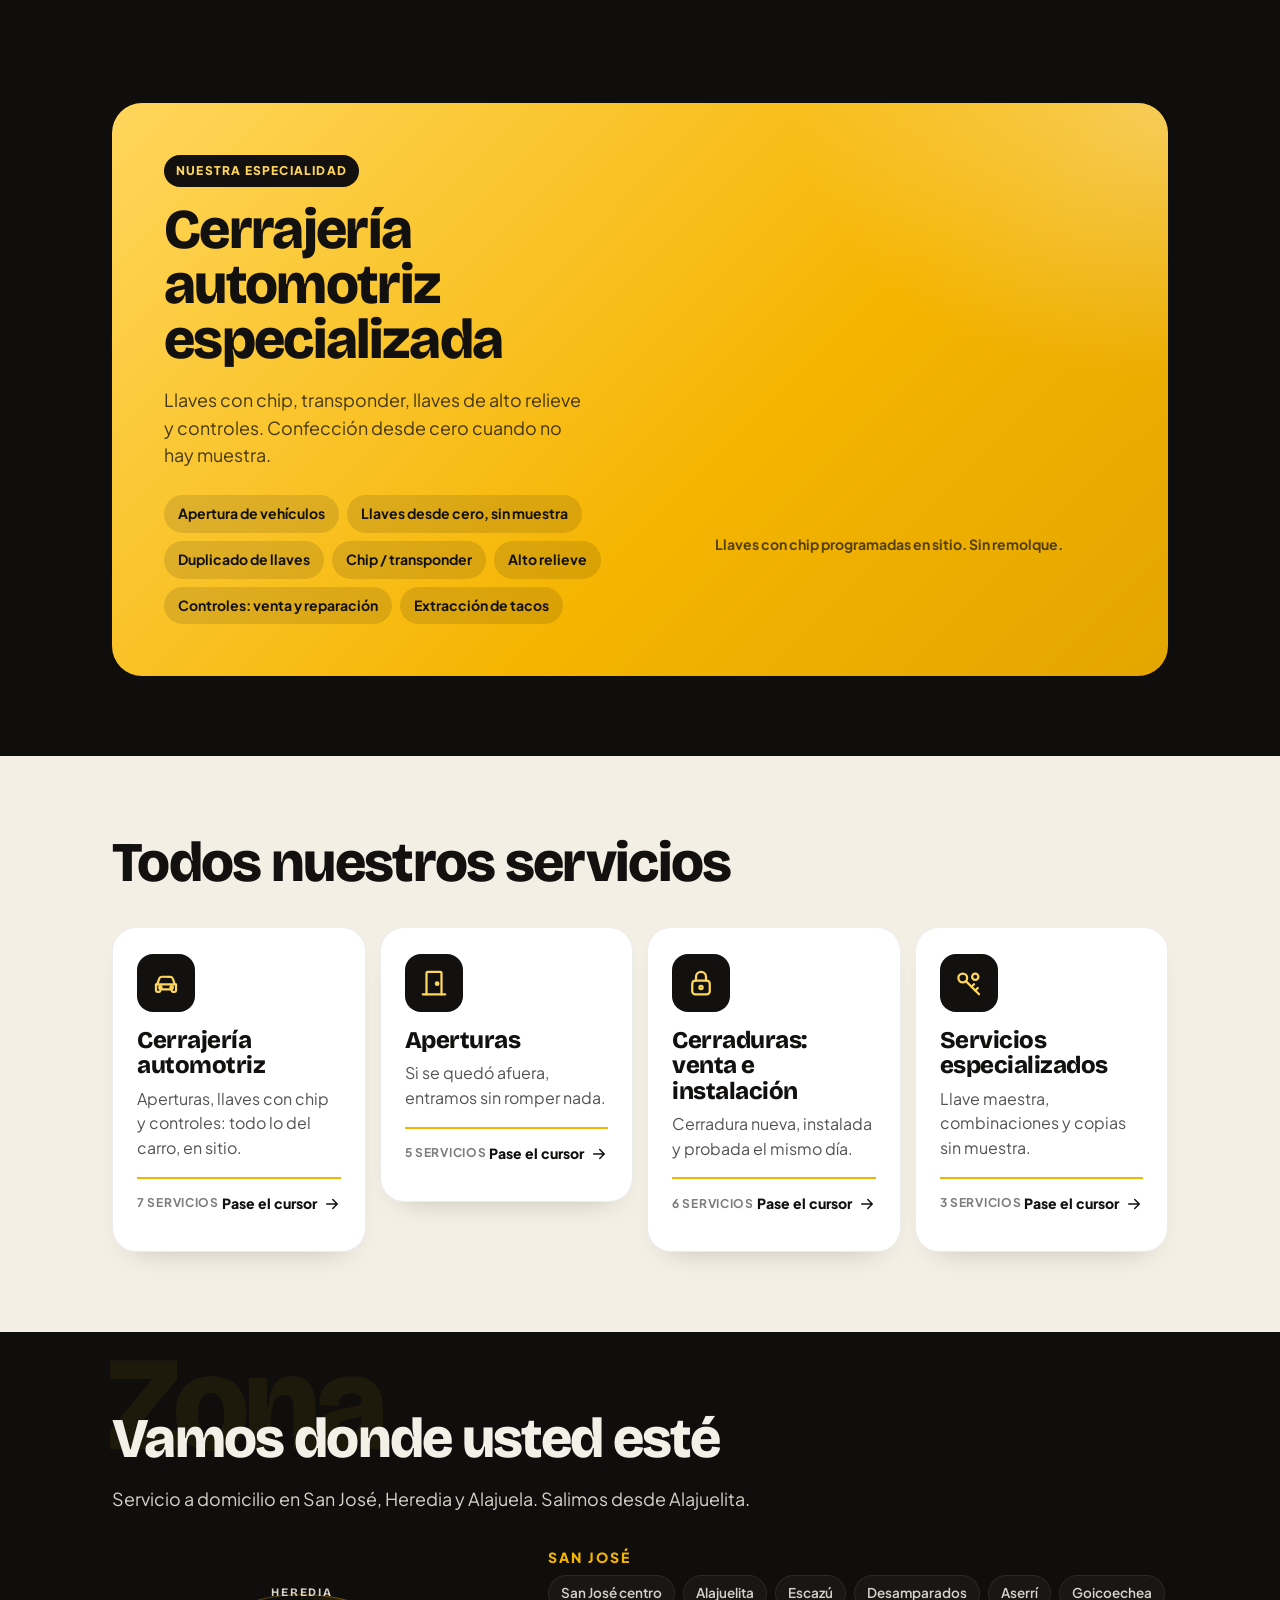
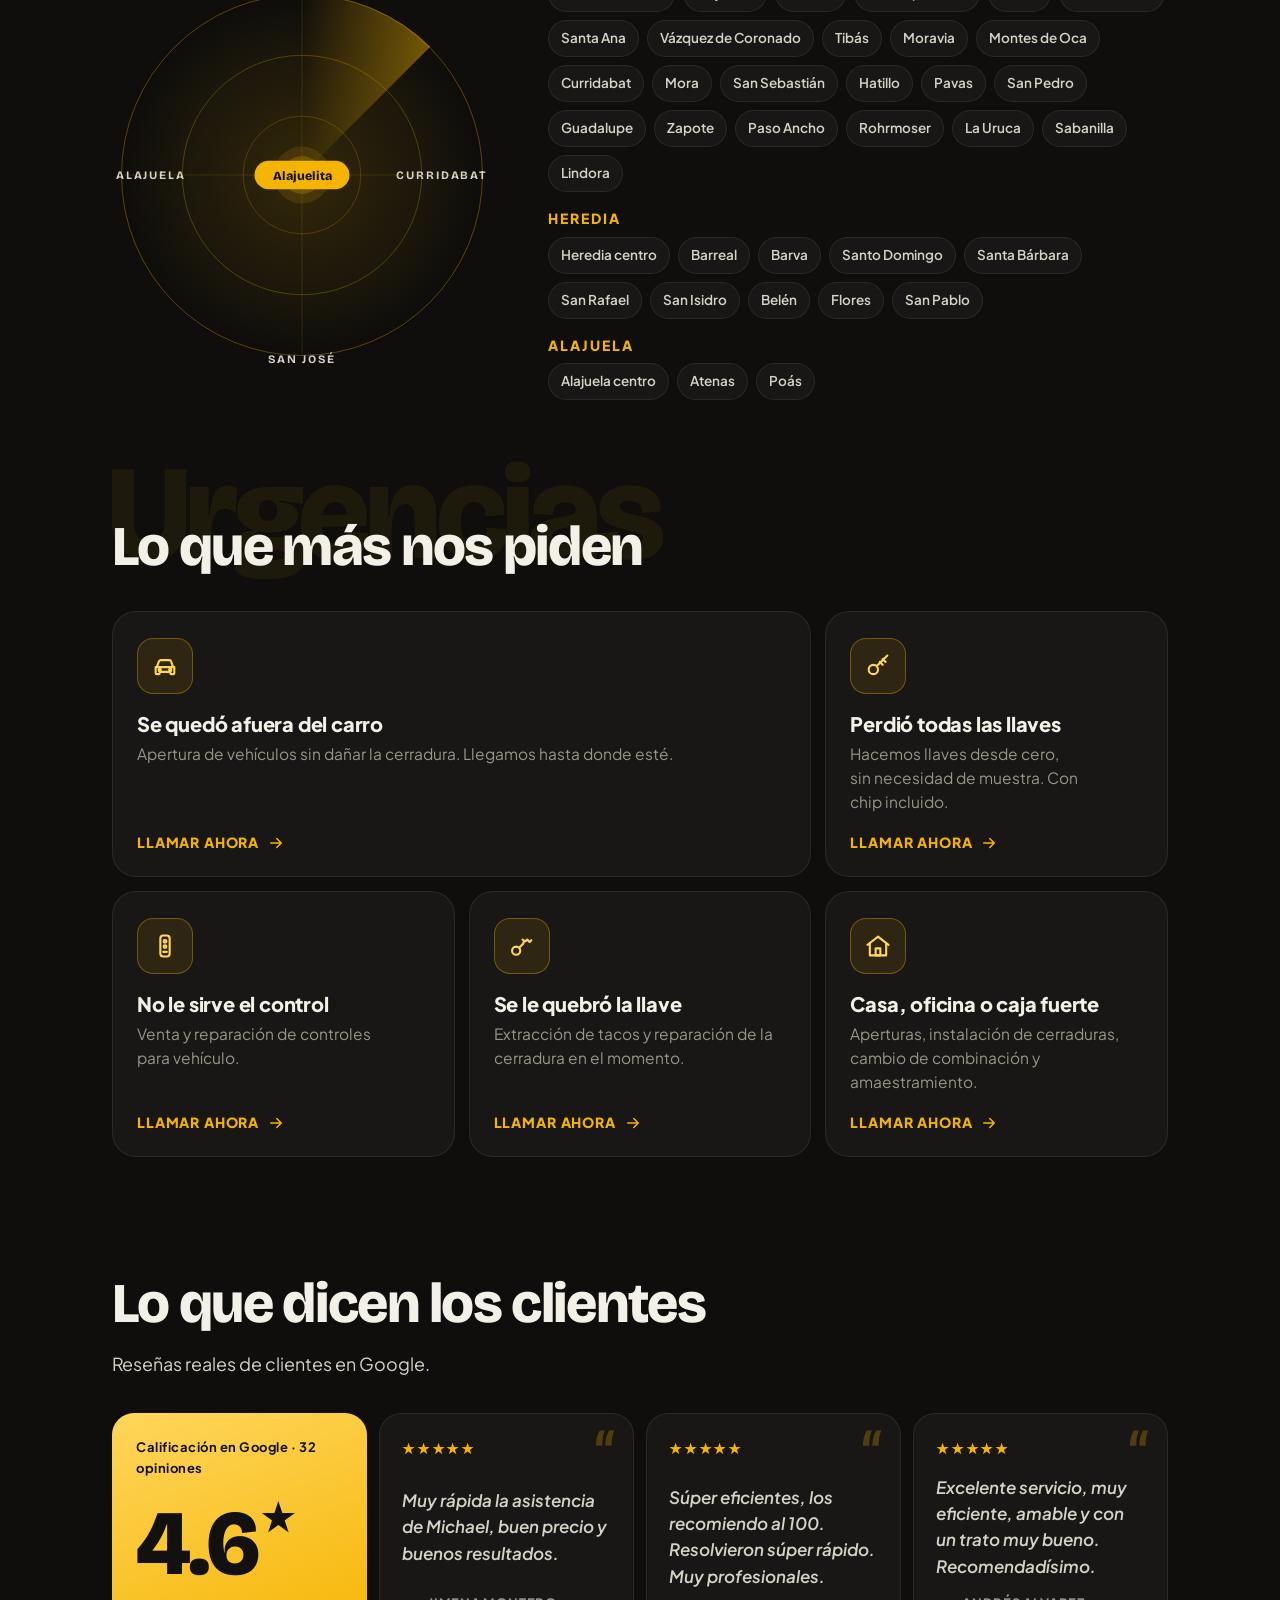
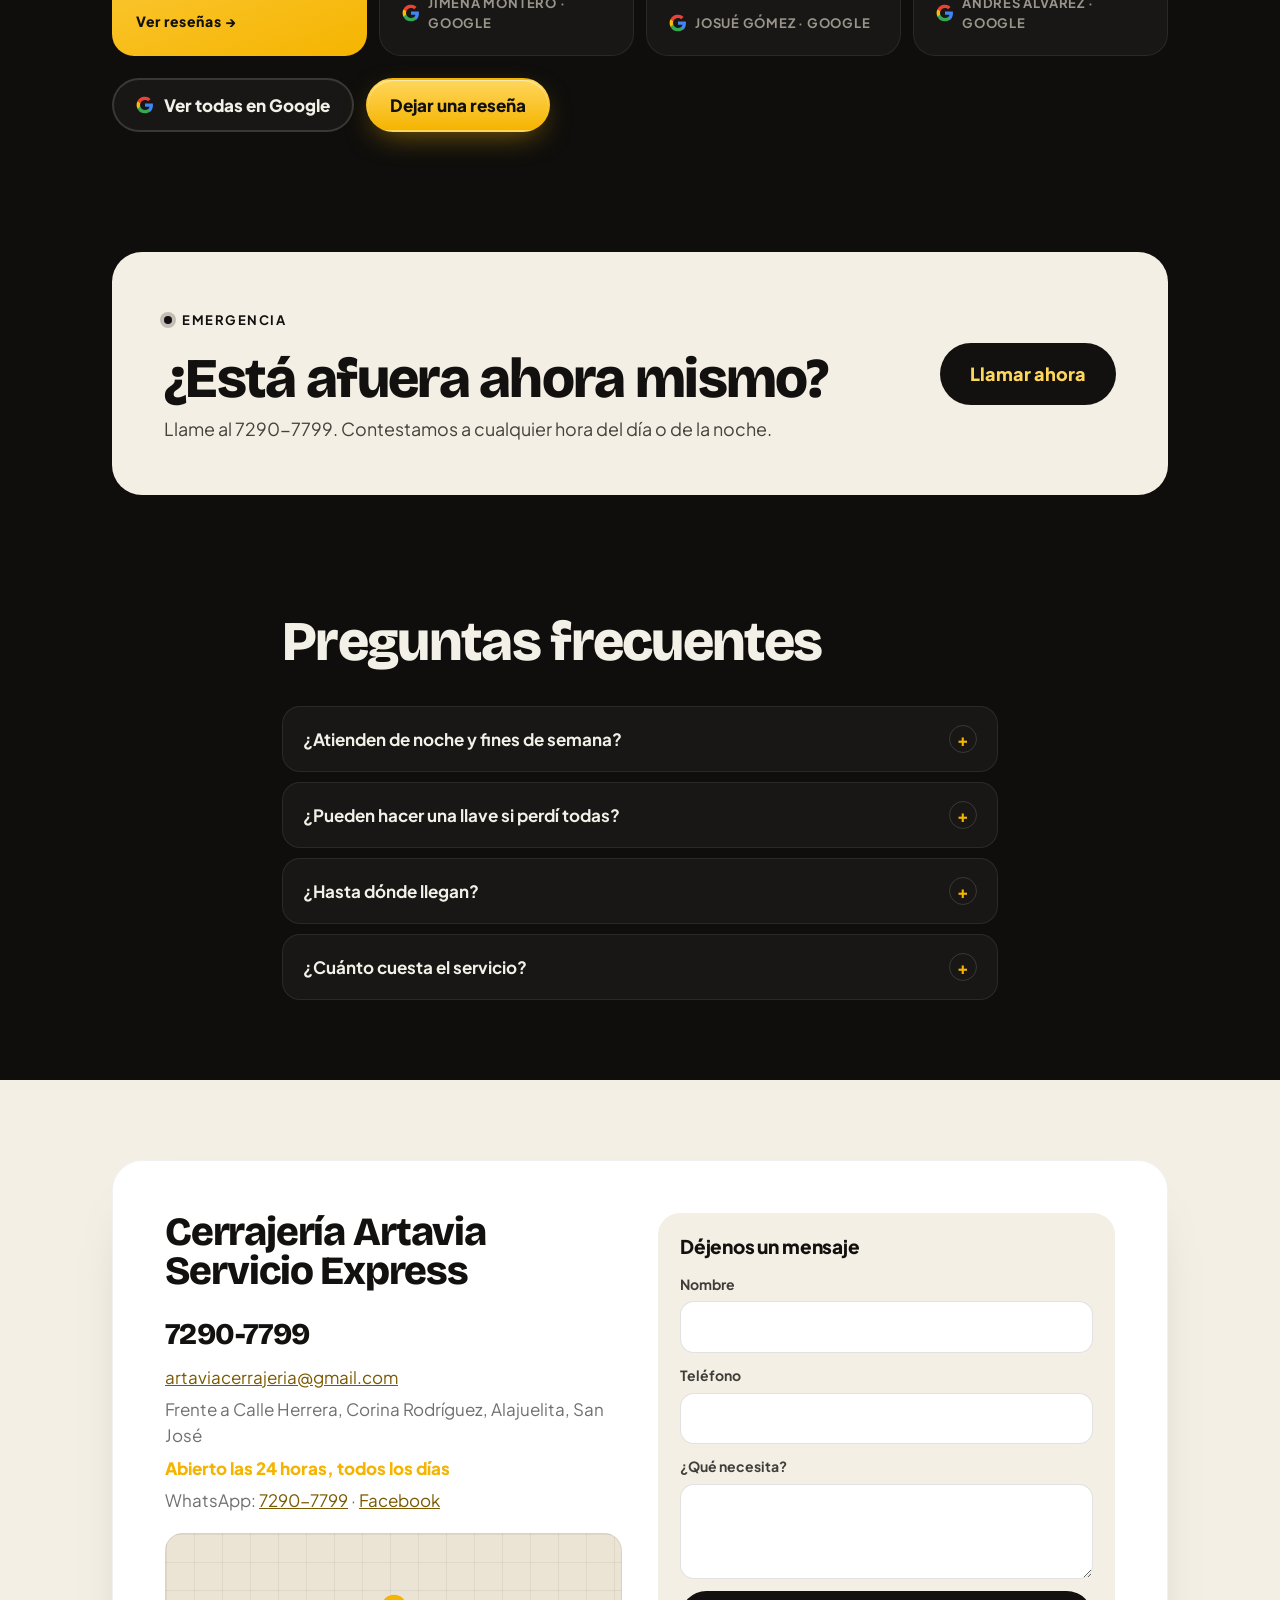
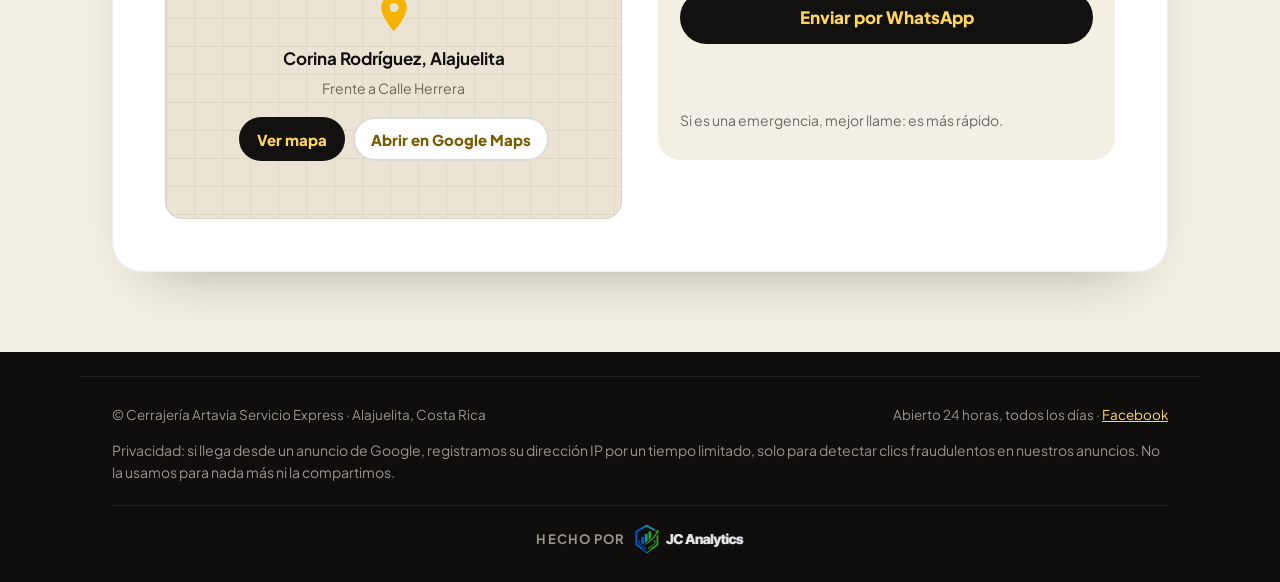
==== commit 2140d0d9: "Registro de IP de visitas desde anuncios de Google (detectar clics repetidos) - js/registro-ip.js: s" ====
--- a/index.html
+++ b/index.html
@@ -375,7 +375,7 @@
   </div>
 </section>
 
-<section class="wrap section">
+<section class="wrap section" data-zona="emergencia">
   <div class="panel panel--emergency revelar">
     <div>
       <p class="eyebrow eyebrow--dark"><span class="eyebrow__dot"></span>Emergencia</p>
@@ -439,6 +439,7 @@
     <span>© Cerrajería Artavia Servicio Express · Alajuelita, Costa Rica</span>
     <span>Abierto 24 horas, todos los días · <a href="https://www.facebook.com/p/Cerrajer%C3%ADa-Artavia-100089325142790/?locale=es_LA" target="_blank" rel="noopener">Facebook</a></span>
   </div>
+  <p class="muted small">Privacidad: si llega desde un anuncio de Google, registramos su dirección IP por un tiempo limitado, solo para detectar clics fraudulentos en nuestros anuncios. No la usamos para nada más ni la compartimos.</p>
   <a class="credit" href="https://jcanalytic.com" target="_blank" rel="noopener">
     <span>Hecho por</span>
     <img src="img/jc-analytics.png" alt="JC Analytics" height="30" decoding="async" loading="lazy">
@@ -450,9 +451,13 @@
   <a href="https://wa.me/50672907799?text=Hola%2C%20necesito%20un%20servicio%20de%20cerrajer%C3%ADa" class="btn btn--ghost" target="_blank" rel="noopener">WhatsApp</a>
 </div>
 
-<script src="js/main.js?v=20261103b" defer></script>
+<script src="js/main.js?v=20261105a" defer></script>
 <script src="js/scrub.js?v=20260923c" defer></script>
+<!-- Medición de comportamiento (GA4): profundidad, secciones vistas, FAQ, formulario -->
+<script src="js/medicion.js?v=20261105a" defer></script>
 <!-- Conversión Google Ads "Clic saliente": solo clics en Llamar y WhatsApp -->
-<script src="js/conversiones.js?v=20261104a" defer></script>
+<script src="js/conversiones.js?v=20261105a" defer></script>
+<!-- Registro de IP solo para visitas con clic de Google Ads (gclid): detectar clics repetidos -->
+<script src="js/registro-ip.js?v=20261106a" defer></script>
 </body>
 </html>
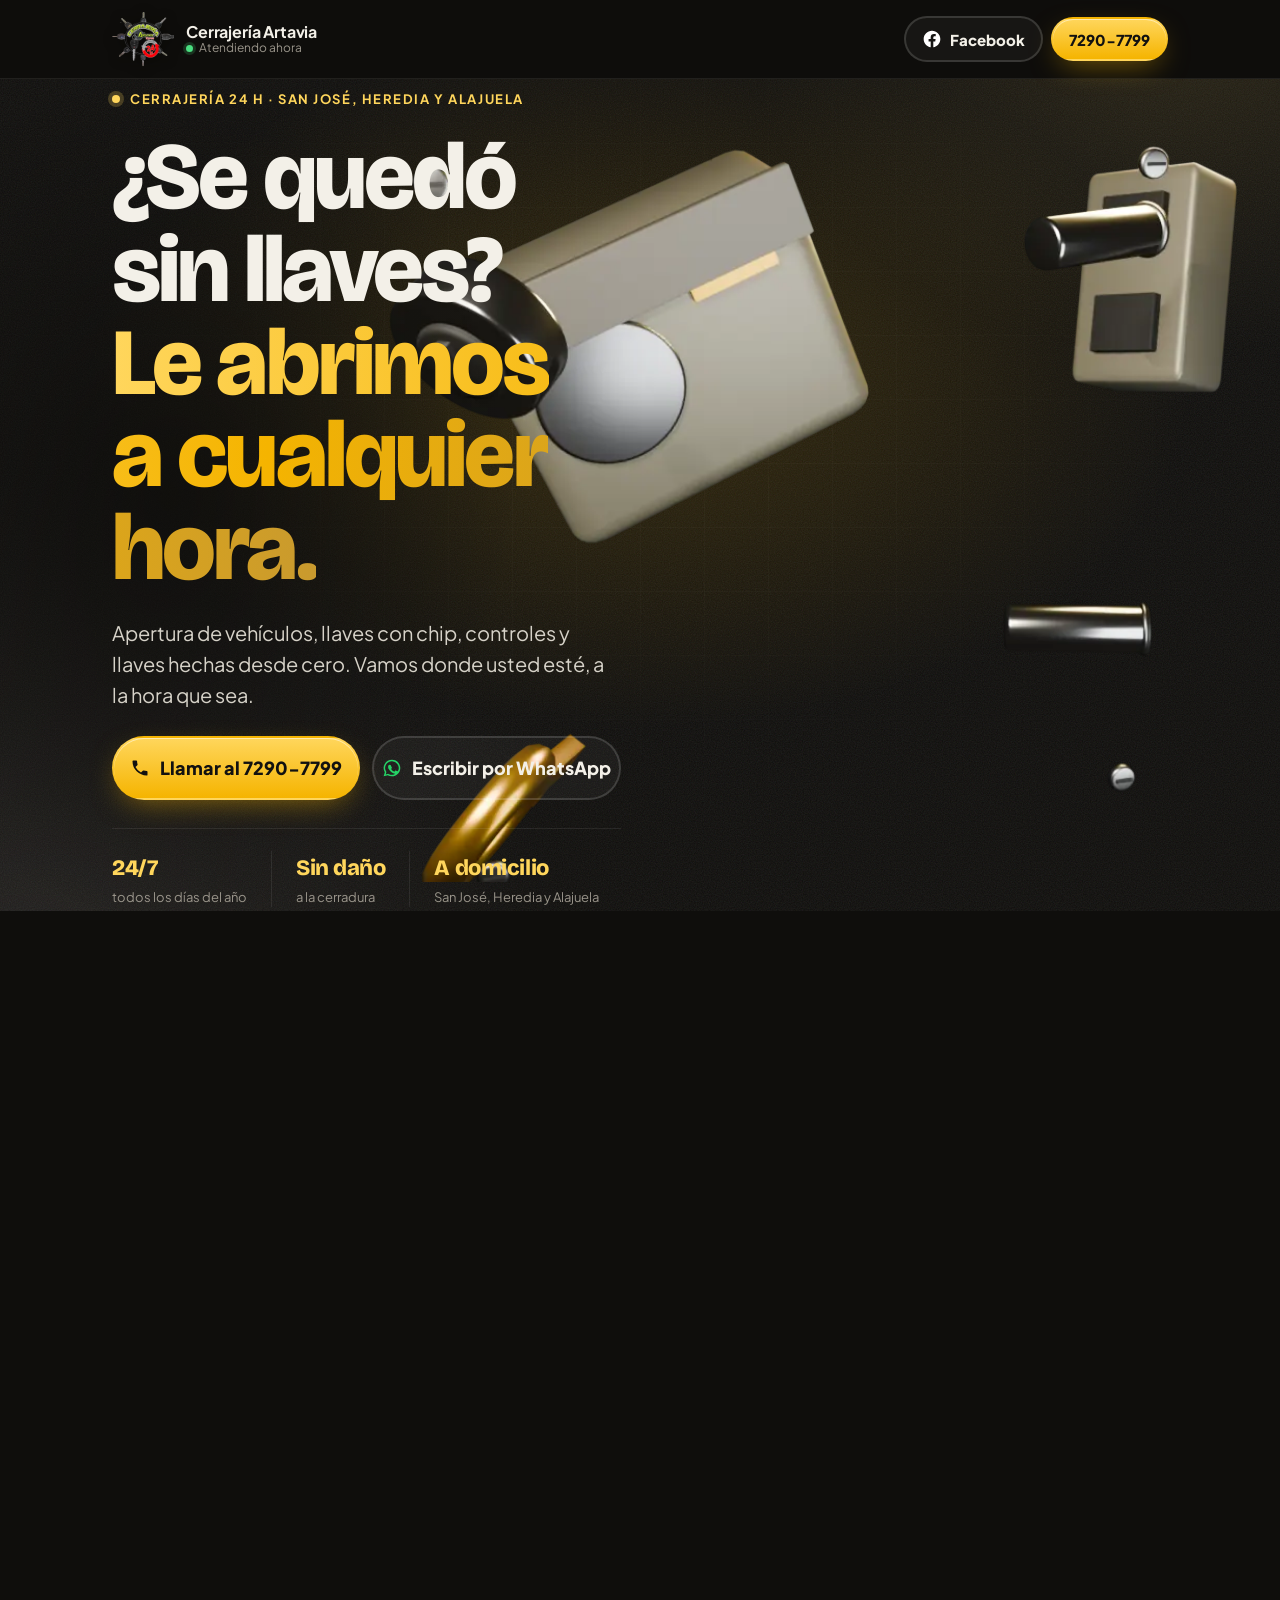
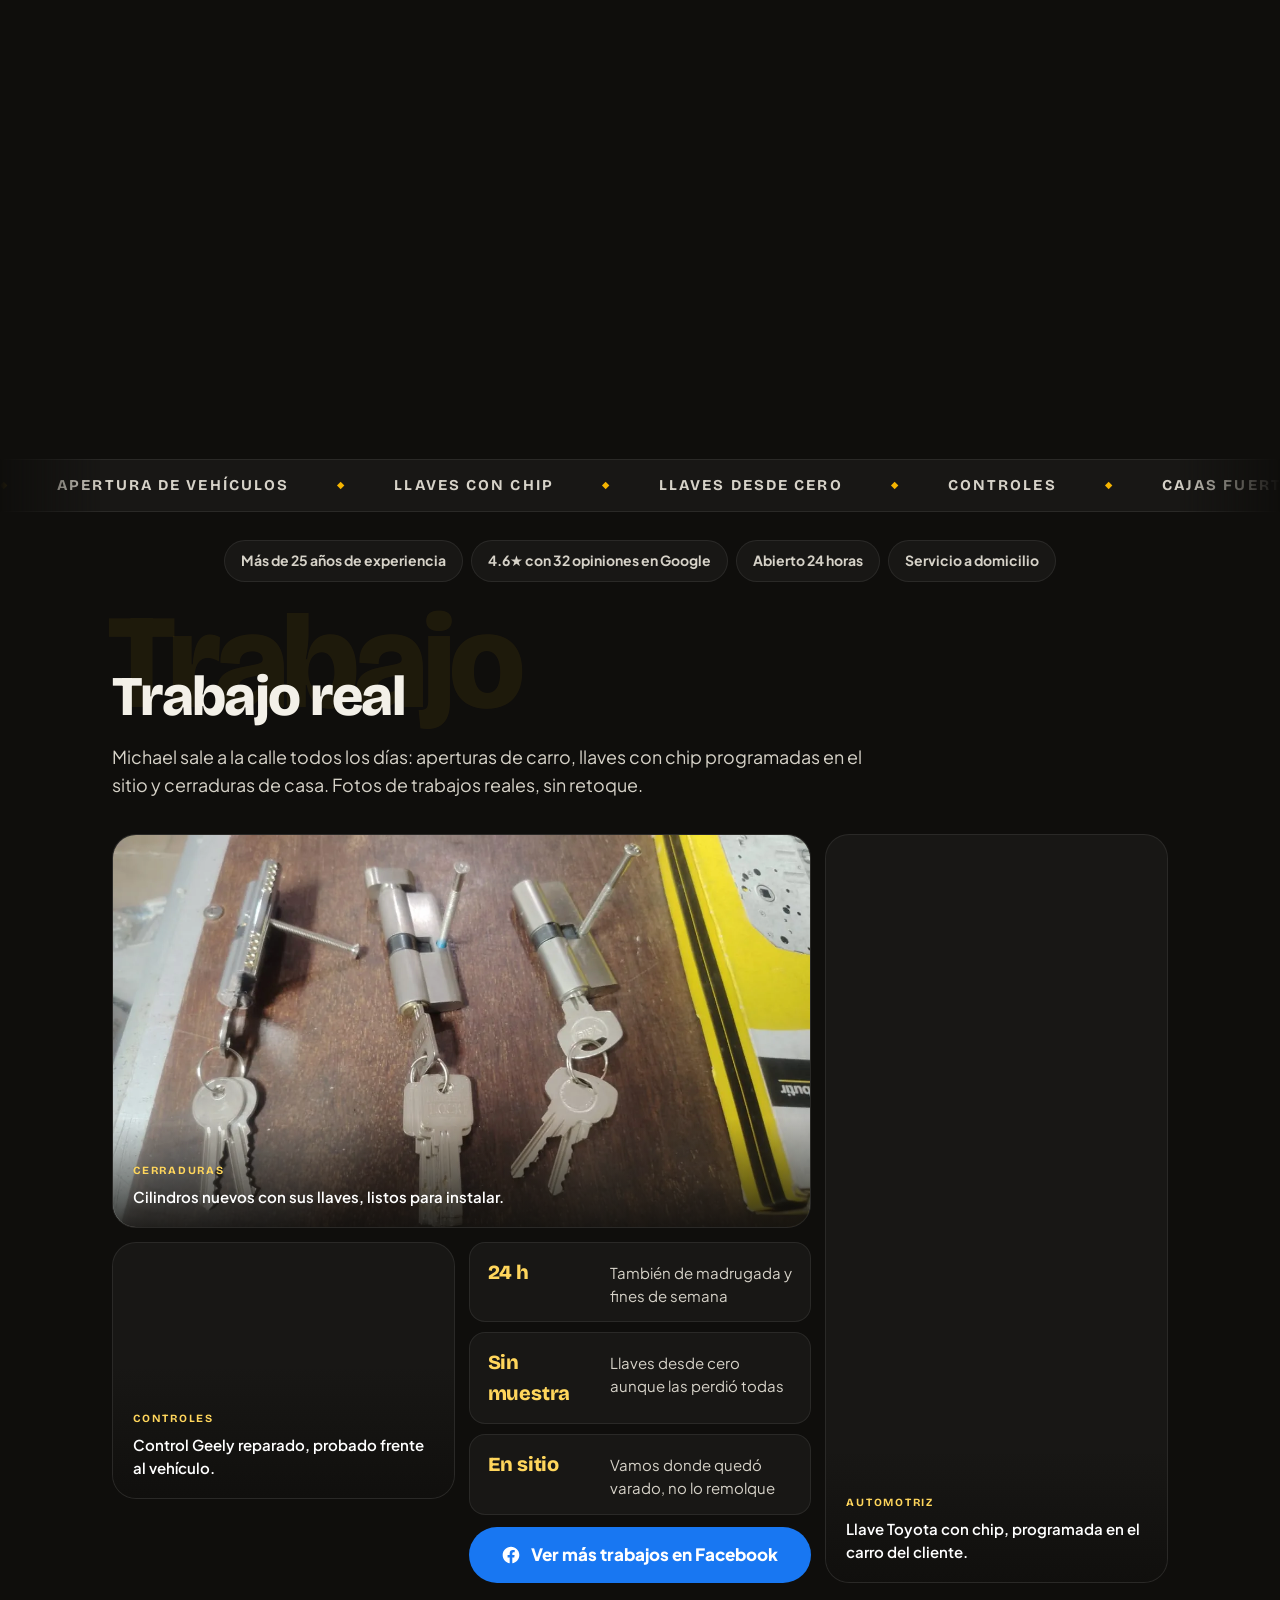
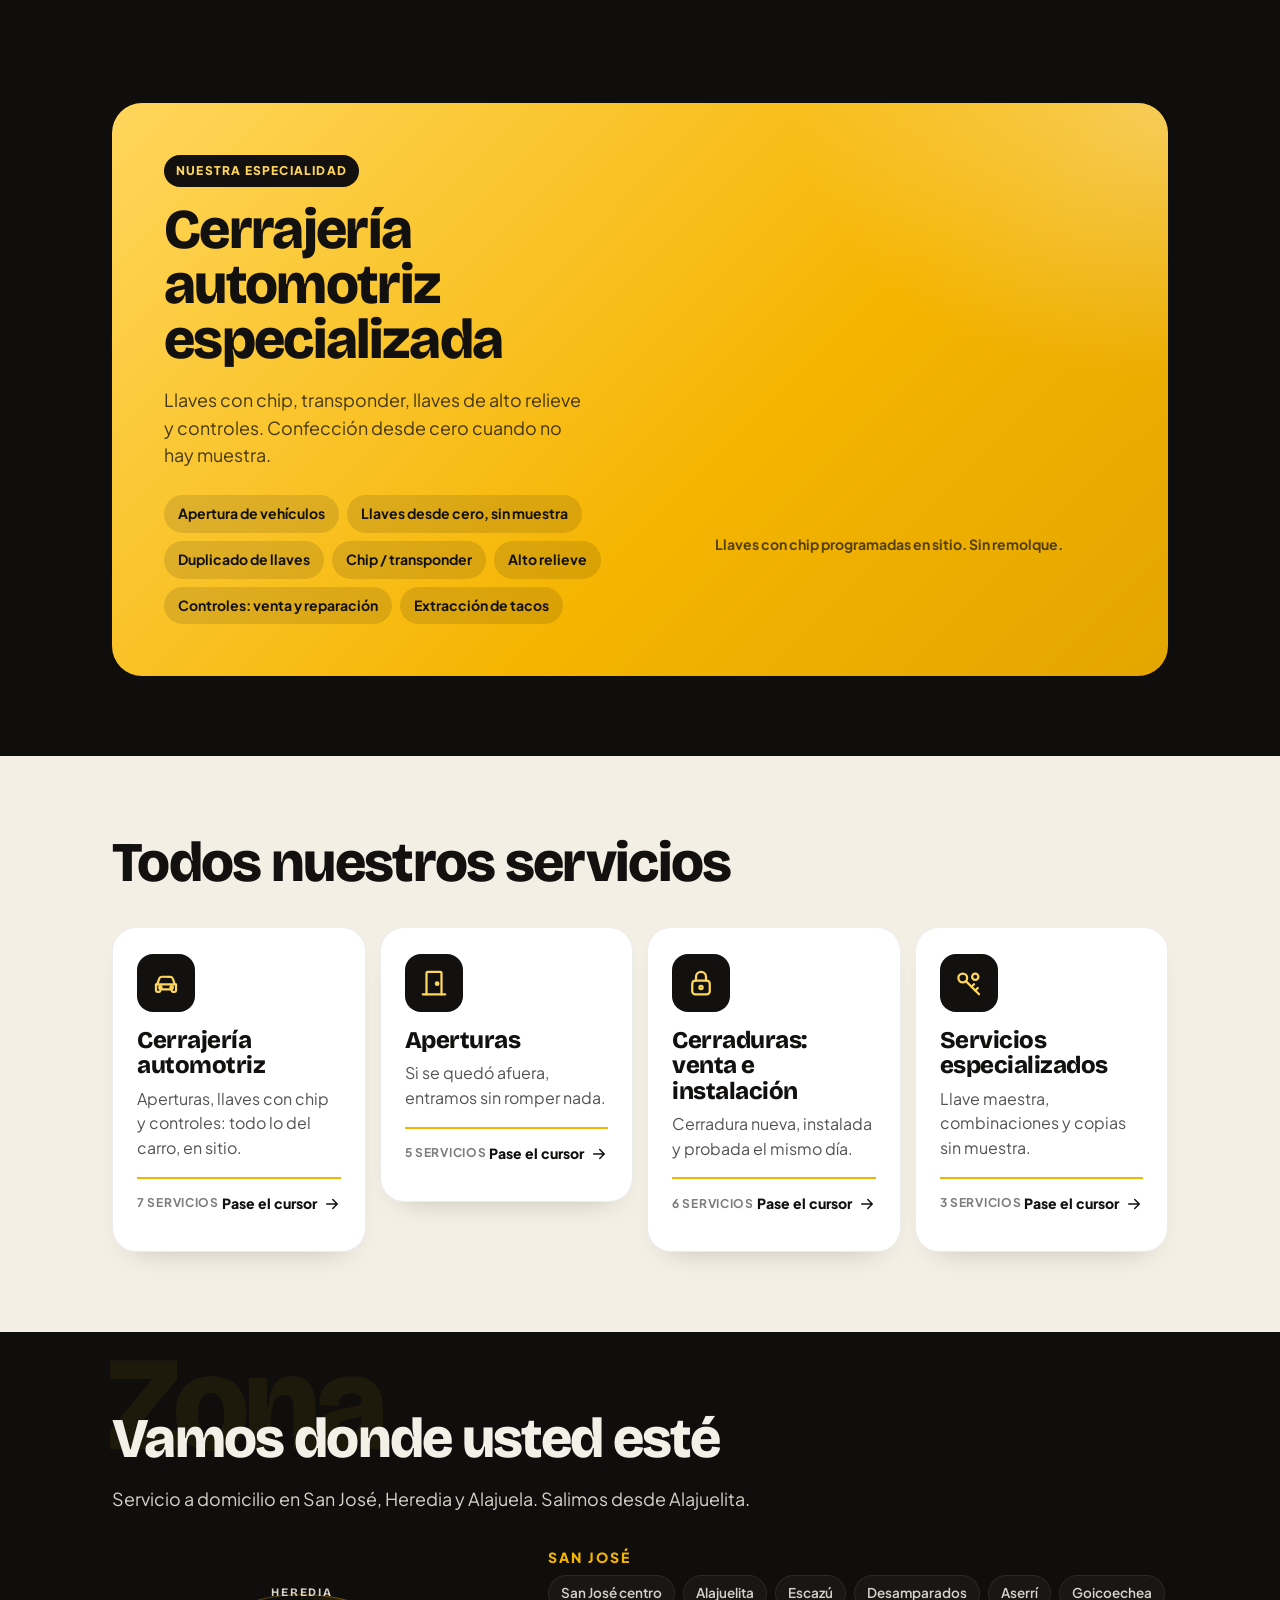
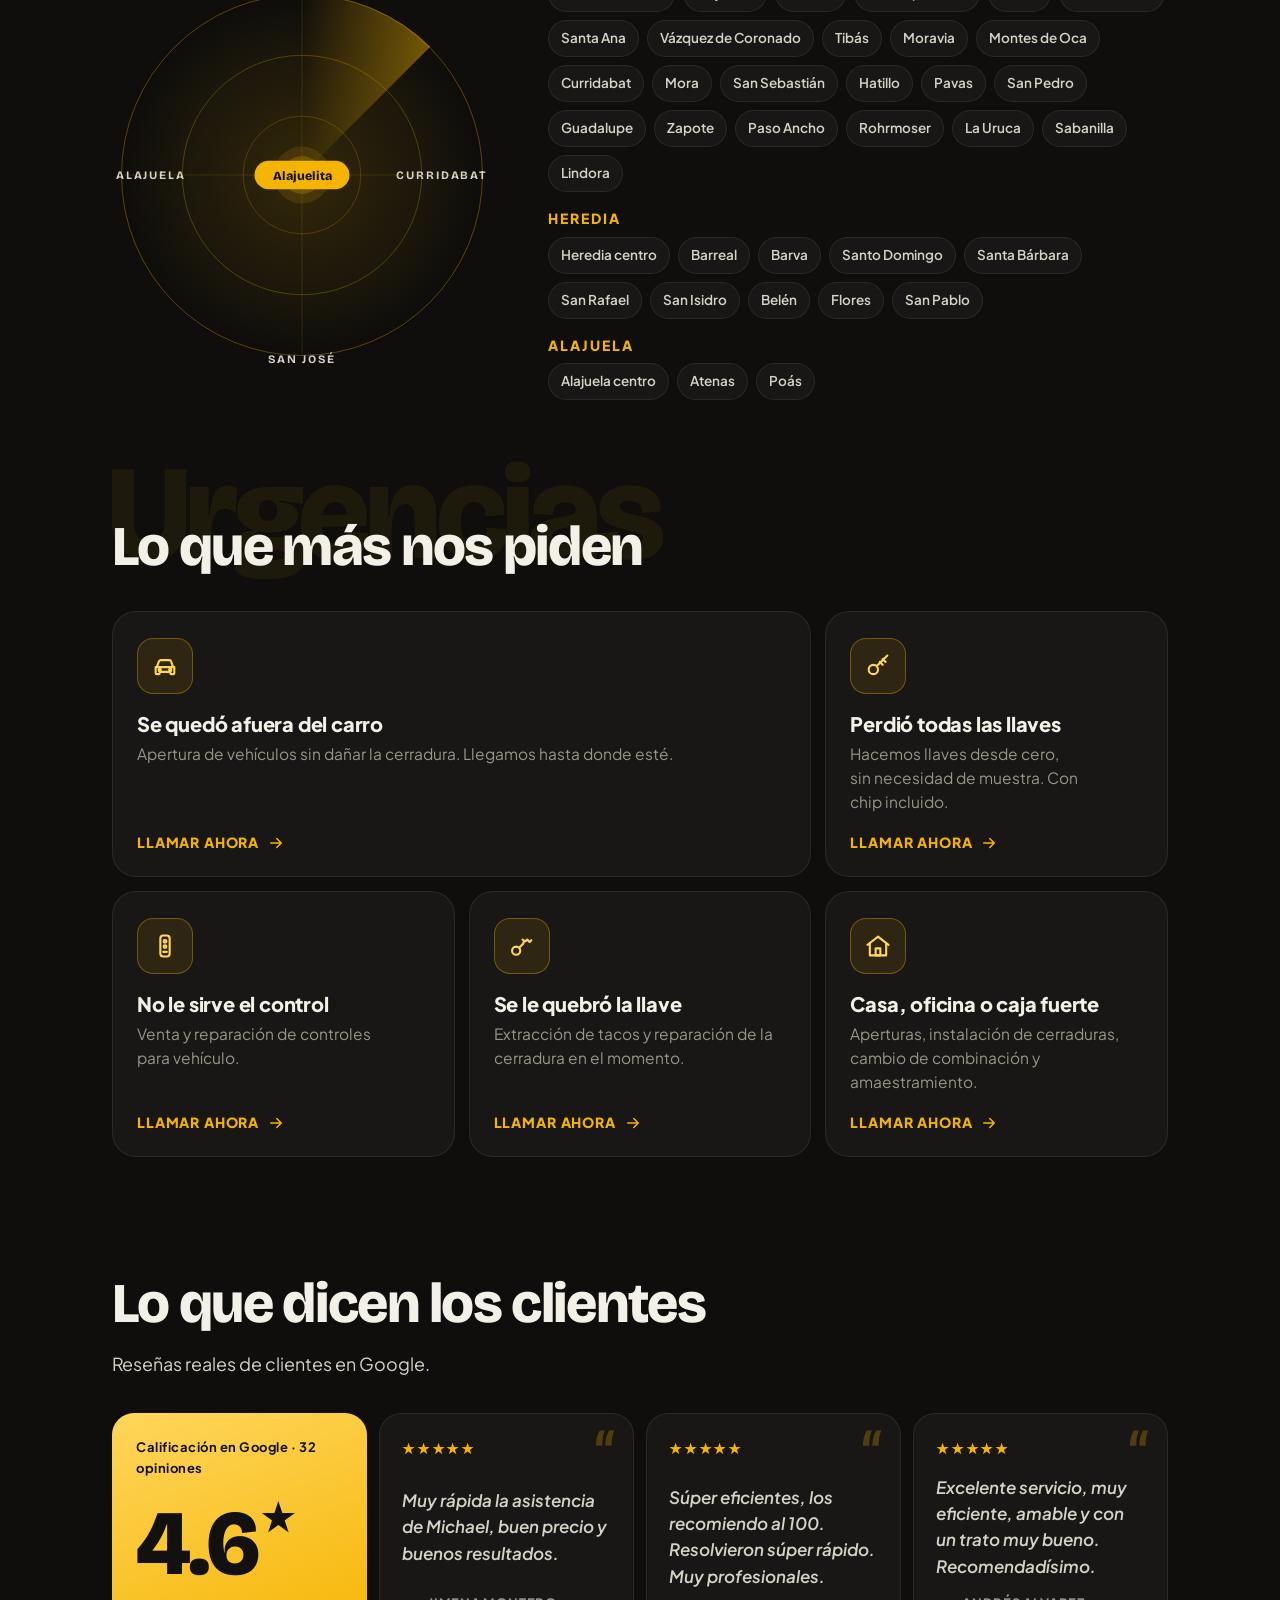
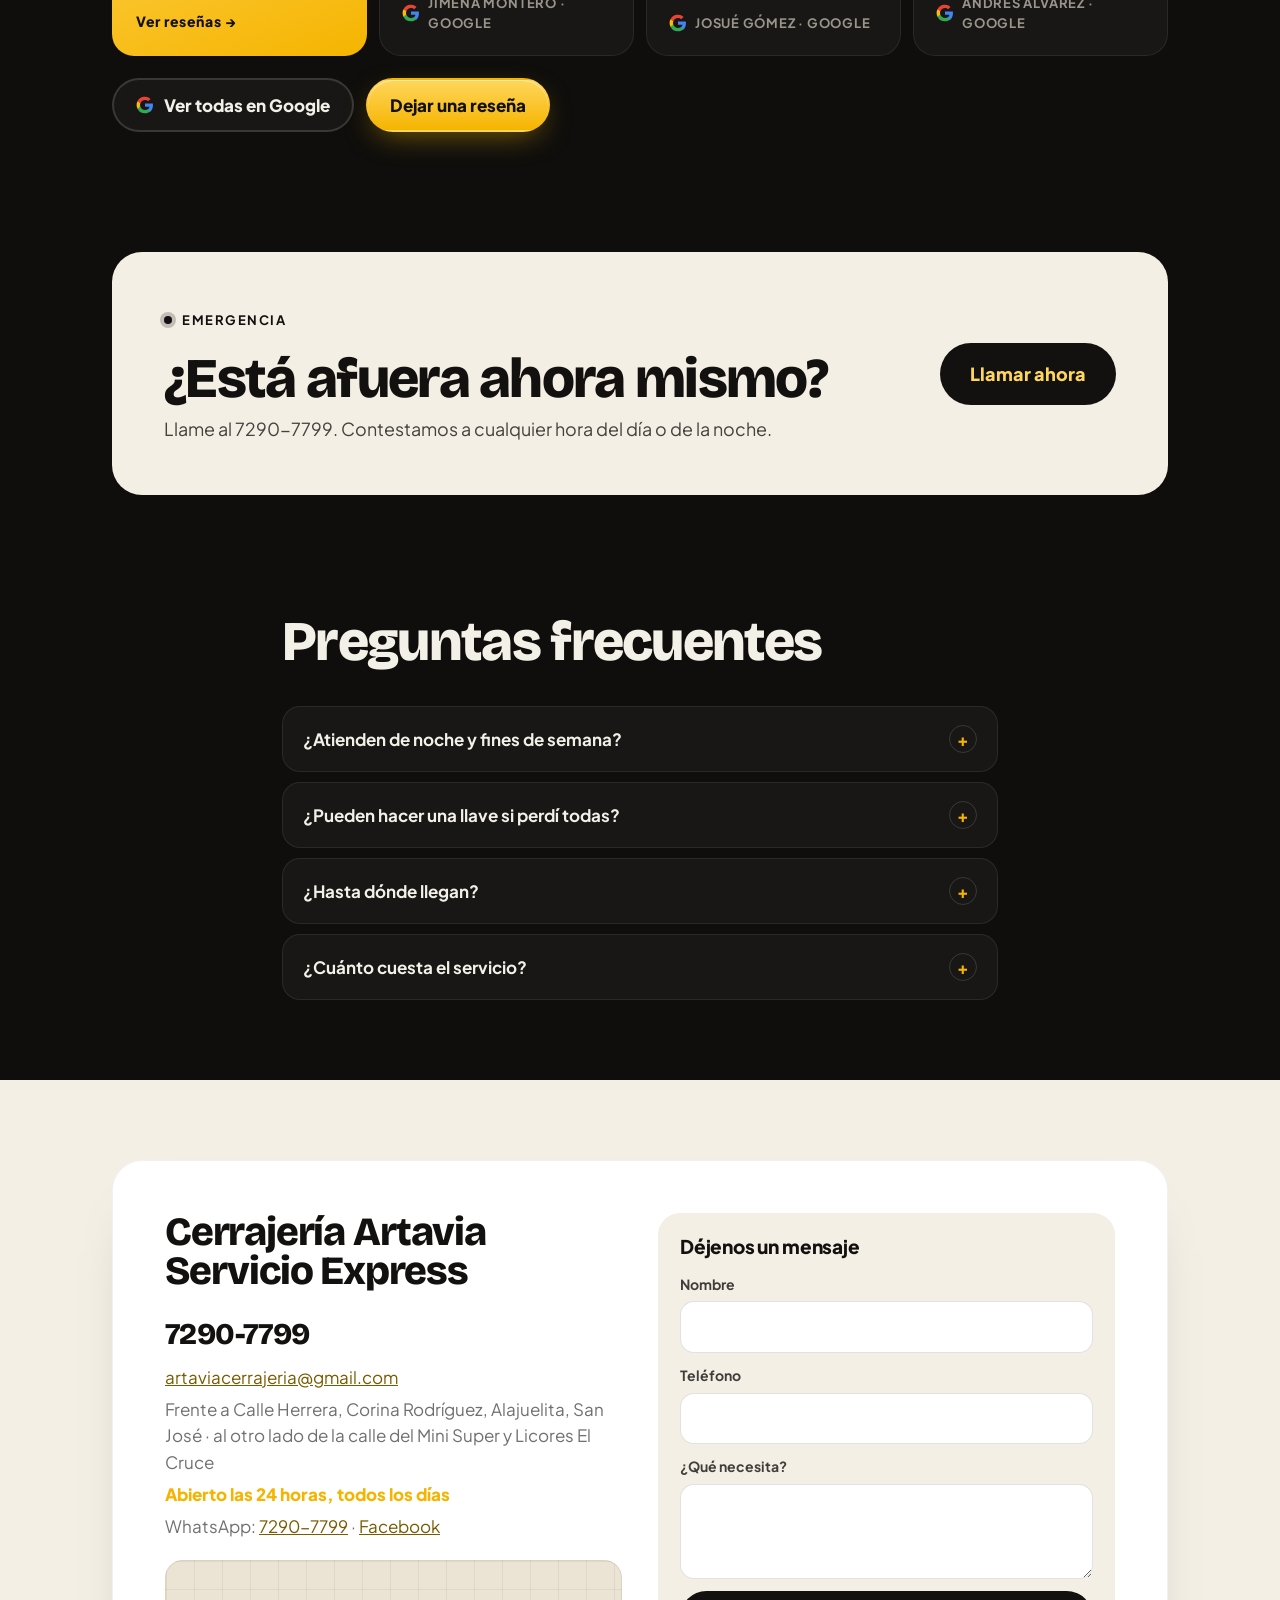
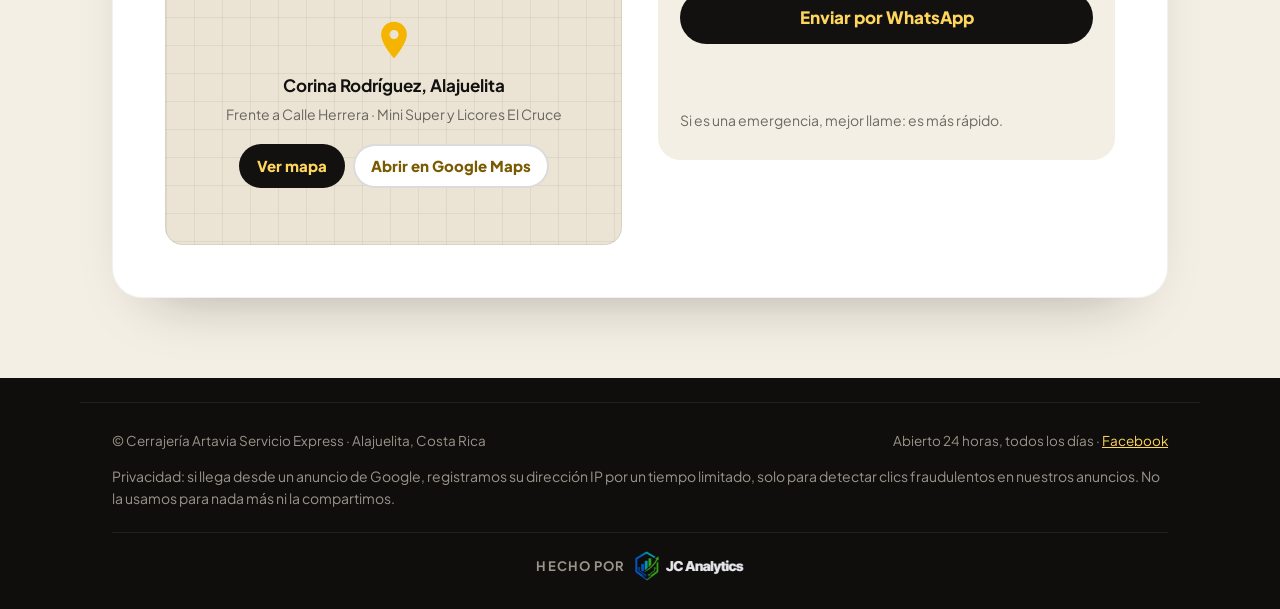
==== commit 414cc266: "Ubicación exacta del local: mapa, enlace y Schema apuntan a la ficha de Google Maps - El mapa embebi" ====
--- a/index.html
+++ b/index.html
@@ -56,6 +56,8 @@
     "addressRegion": "San José",
     "addressCountry": "CR"
   },
+  "geo": {"@type": "GeoCoordinates", "latitude": 9.9174755, "longitude": -84.1174482},
+  "hasMap": "https://www.google.com/maps/search/?api=1&query=Cerrajer%C3%ADa%20Artavia%20Servicio%20Express&query_place_id=ChIJG7zTX9f9oI8Rj1WHhTQZp1A",
   "openingHoursSpecification": [{
     "@type": "OpeningHoursSpecification",
     "dayOfWeek": ["Monday","Tuesday","Wednesday","Thursday","Friday","Saturday","Sunday"],
@@ -405,17 +407,17 @@
         <h2 class="display">Cerrajería Artavia Servicio Express</h2>
         <p class="phone"><a href="tel:+50672907799">7290-7799</a></p>
         <p><a href="mailto:artaviacerrajeria@gmail.com">artaviacerrajeria@gmail.com</a></p>
-        <p class="muted">Frente a Calle Herrera, Corina Rodríguez, Alajuelita, San José</p>
+        <p class="muted">Frente a Calle Herrera, Corina Rodríguez, Alajuelita, San José · al otro lado de la calle del Mini Super y Licores El Cruce</p>
         <p class="strong">Abierto las 24 horas, todos los días</p>
         <p class="muted">WhatsApp: <a href="https://wa.me/50672907799?text=Hola%2C%20necesito%20un%20servicio%20de%20cerrajer%C3%ADa" target="_blank" rel="noopener">7290-7799</a> · <a href="https://www.facebook.com/p/Cerrajer%C3%ADa-Artavia-100089325142790/?locale=es_LA" target="_blank" rel="noopener">Facebook</a></p>
-        <div class="map" id="map" data-src="https://maps.google.com/maps?q=Corina%20Rodr%C3%ADguez%2C%20Alajuelita%2C%20San%20Jos%C3%A9%2C%20Costa%20Rica&z=15&output=embed">
+        <div class="map" id="map" data-src="https://maps.google.com/maps?q=9.9174755,-84.1174482&z=17&output=embed">
           <div class="map__facade">
             <svg viewBox="0 0 24 24" class="map__pin" aria-hidden="true"><path fill="currentColor" d="M12 2a7 7 0 0 0-7 7c0 5.25 7 13 7 13s7-7.75 7-13a7 7 0 0 0-7-7zm0 9.5A2.5 2.5 0 1 1 12 6.5a2.5 2.5 0 0 1 0 5z"/></svg>
             <strong>Corina Rodríguez, Alajuelita</strong>
-            <span>Frente a Calle Herrera</span>
+            <span>Frente a Calle Herrera · Mini Super y Licores El Cruce</span>
             <div class="map__actions">
               <button type="button" class="btn btn--ink btn--sm" id="map-load">Ver mapa</button>
-              <a class="btn btn--ghost btn--sm map__ext" href="https://www.google.com/maps/search/?api=1&query=Corina%20Rodr%C3%ADguez%2C%20Alajuelita%2C%20San%20Jos%C3%A9%2C%20Costa%20Rica" target="_blank" rel="noopener">Abrir en Google Maps</a>
+              <a class="btn btn--ghost btn--sm map__ext" href="https://www.google.com/maps/search/?api=1&query=Cerrajer%C3%ADa%20Artavia%20Servicio%20Express&query_place_id=ChIJG7zTX9f9oI8Rj1WHhTQZp1A" target="_blank" rel="noopener">Abrir en Google Maps</a>
             </div>
           </div>
         </div>
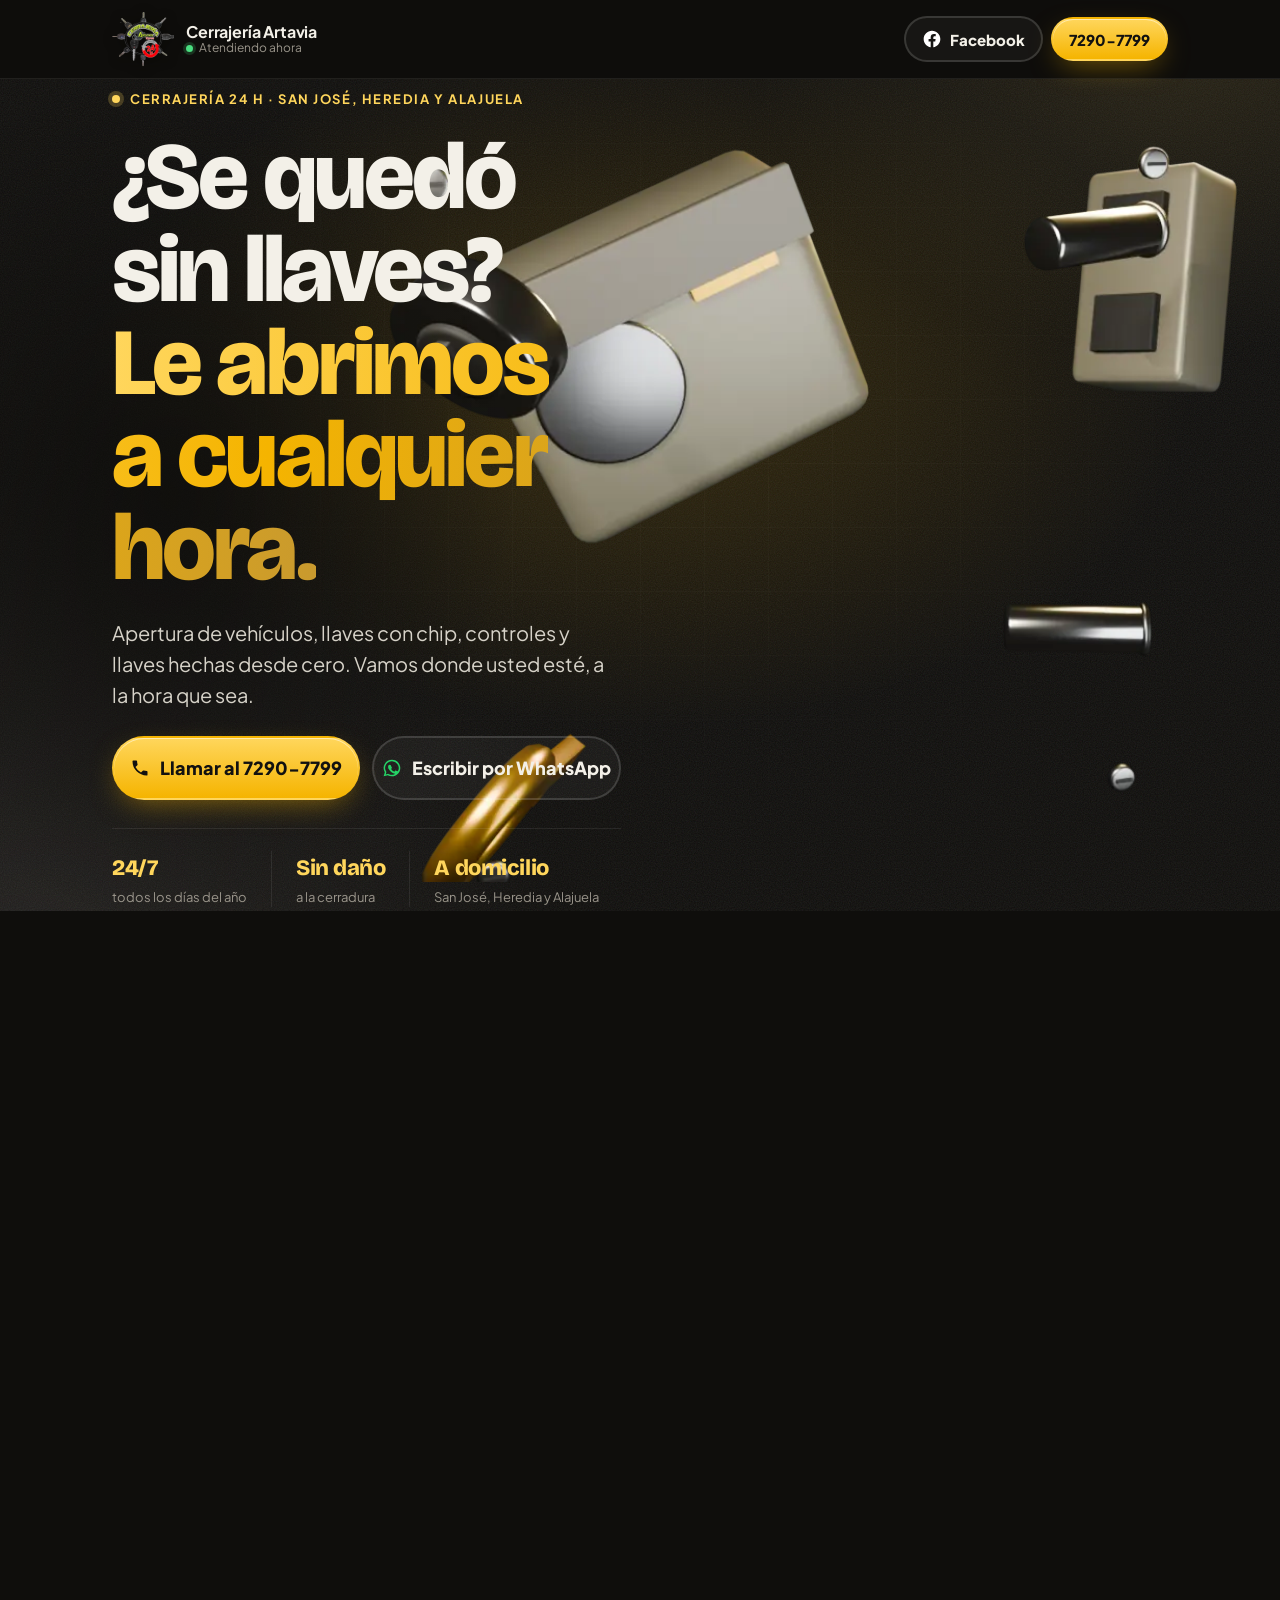
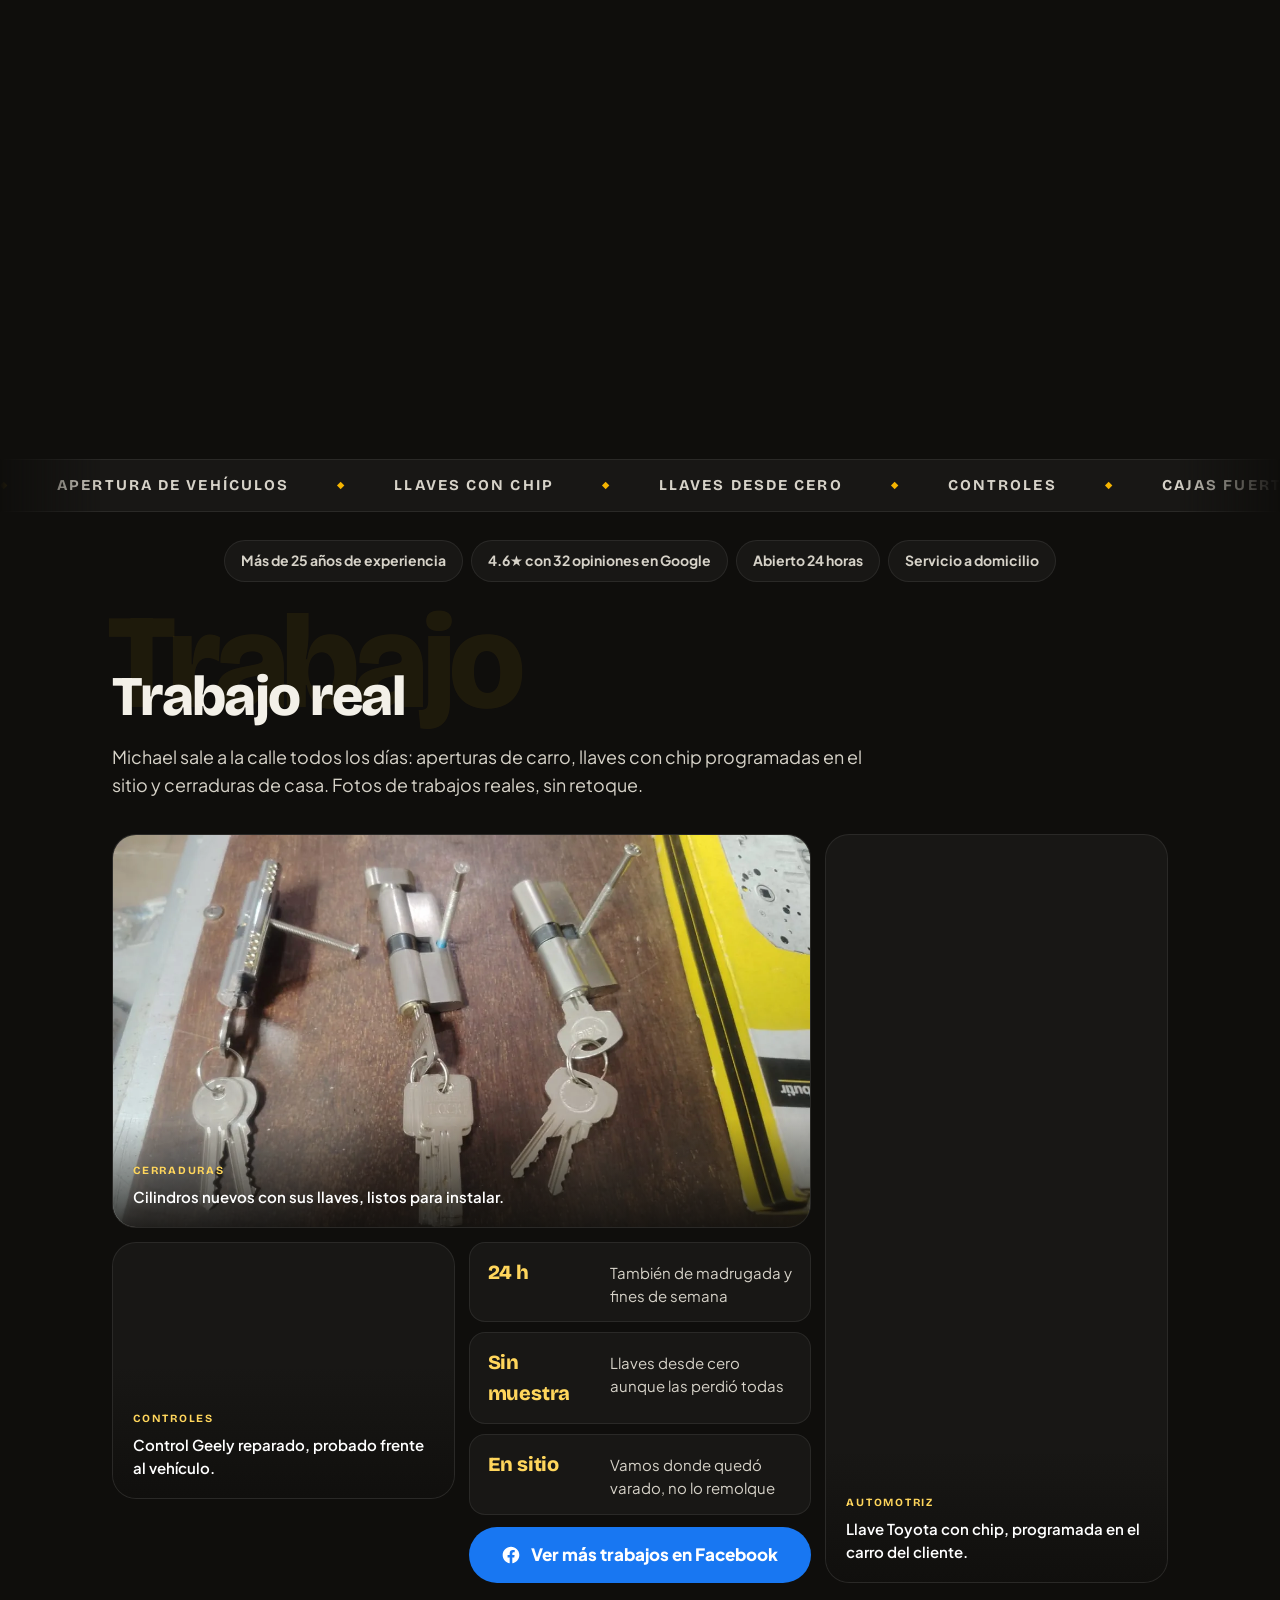
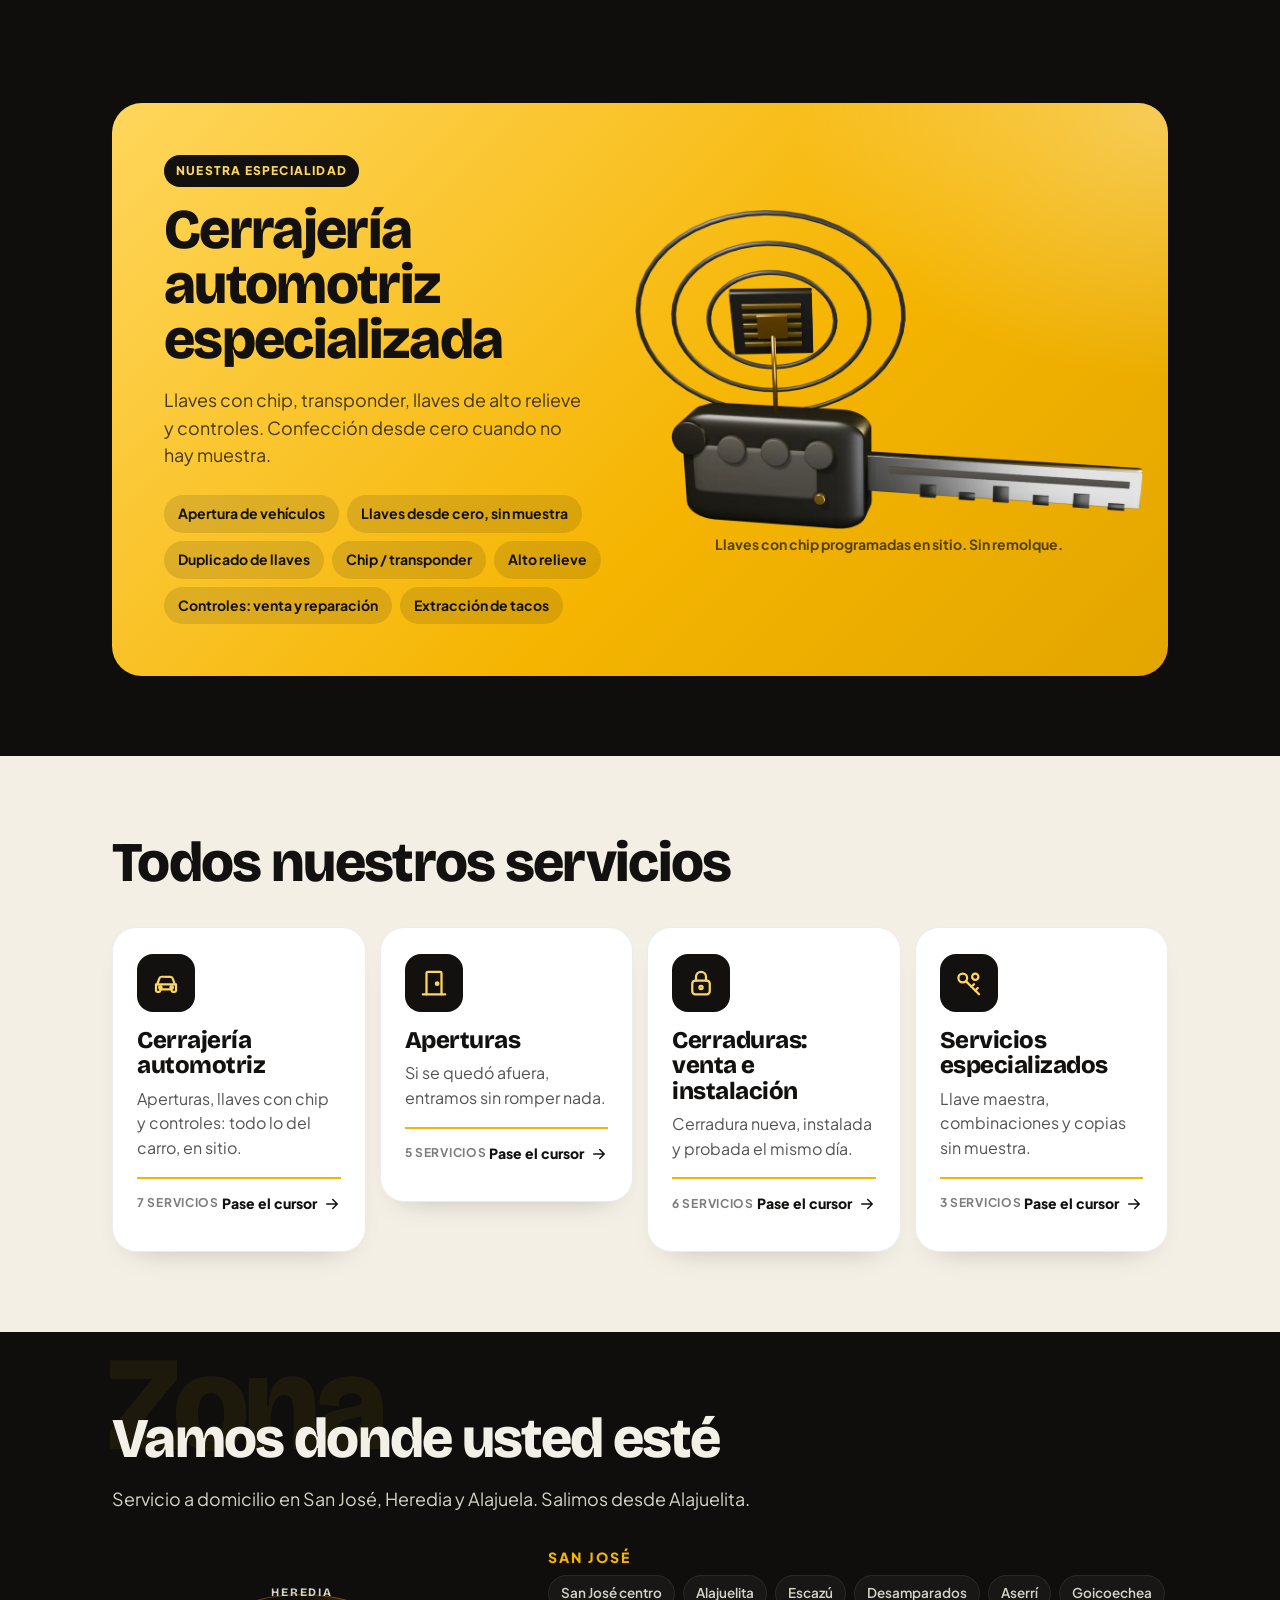
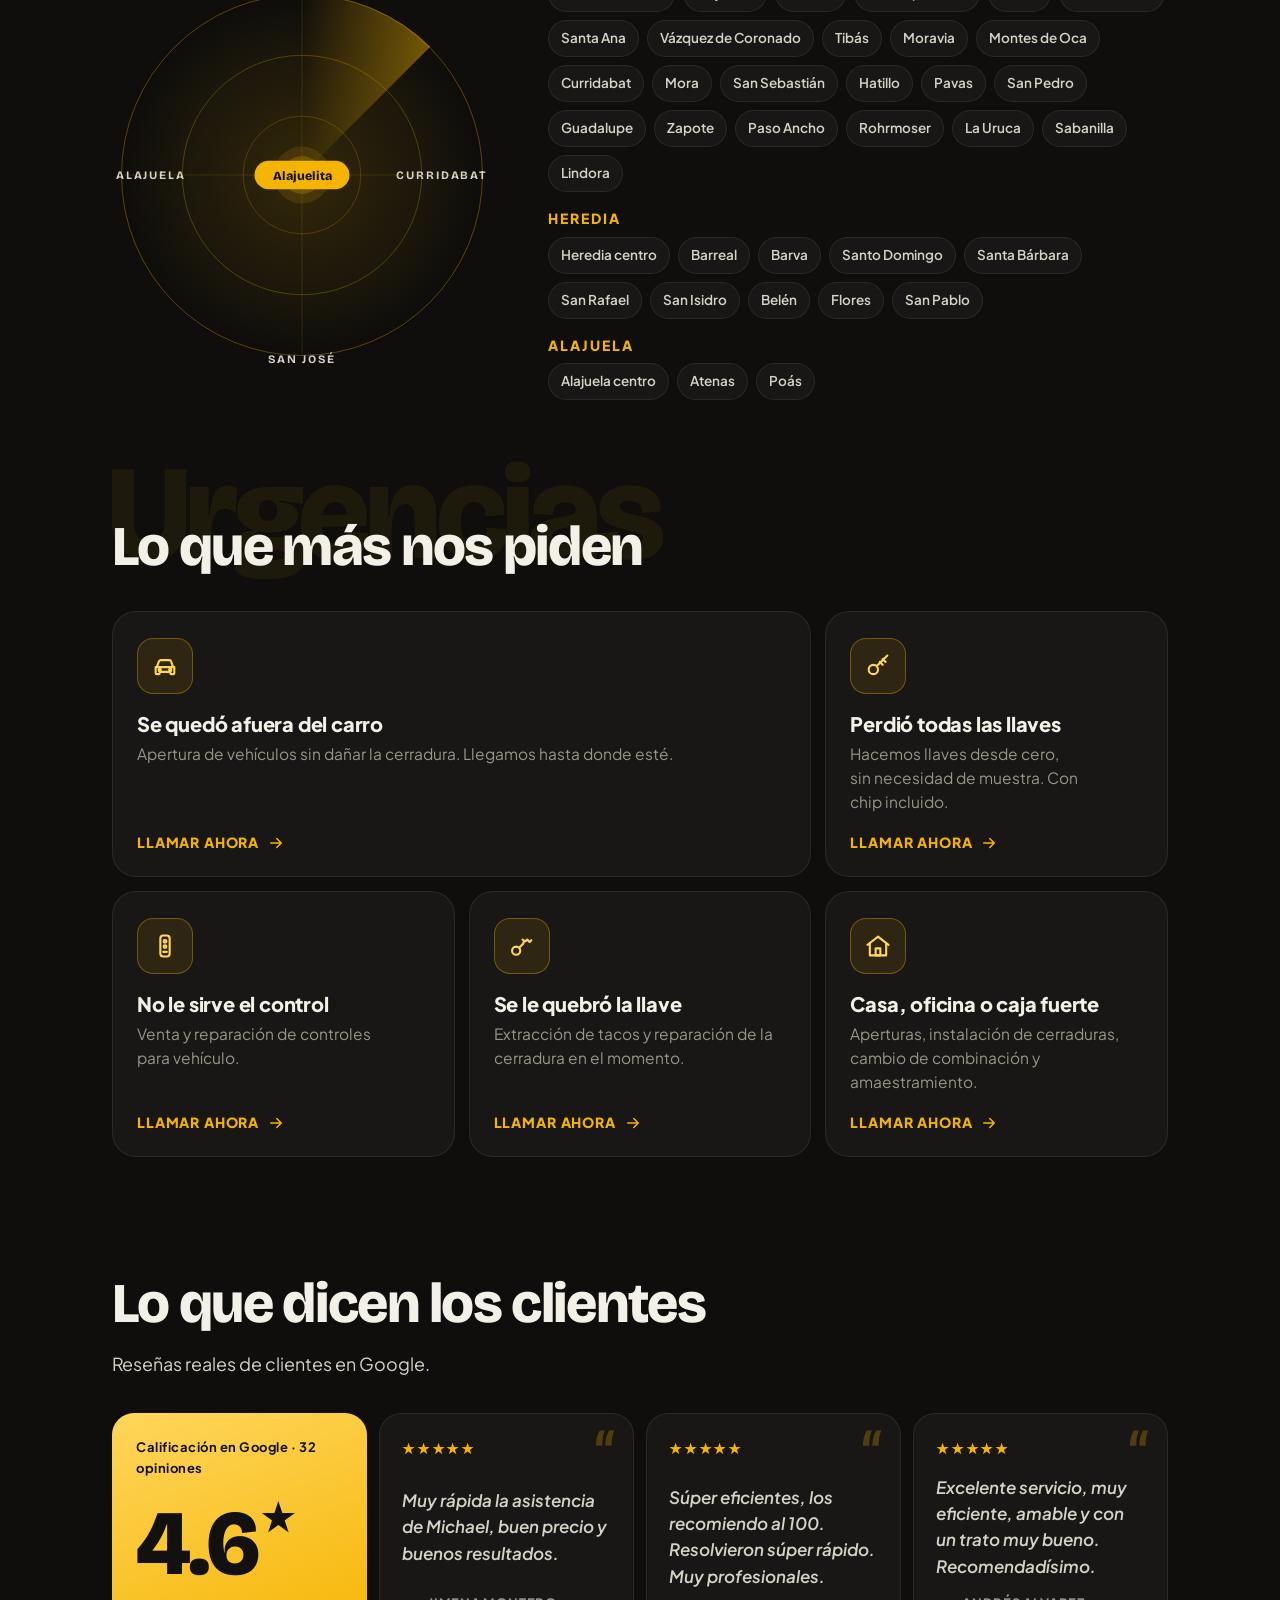
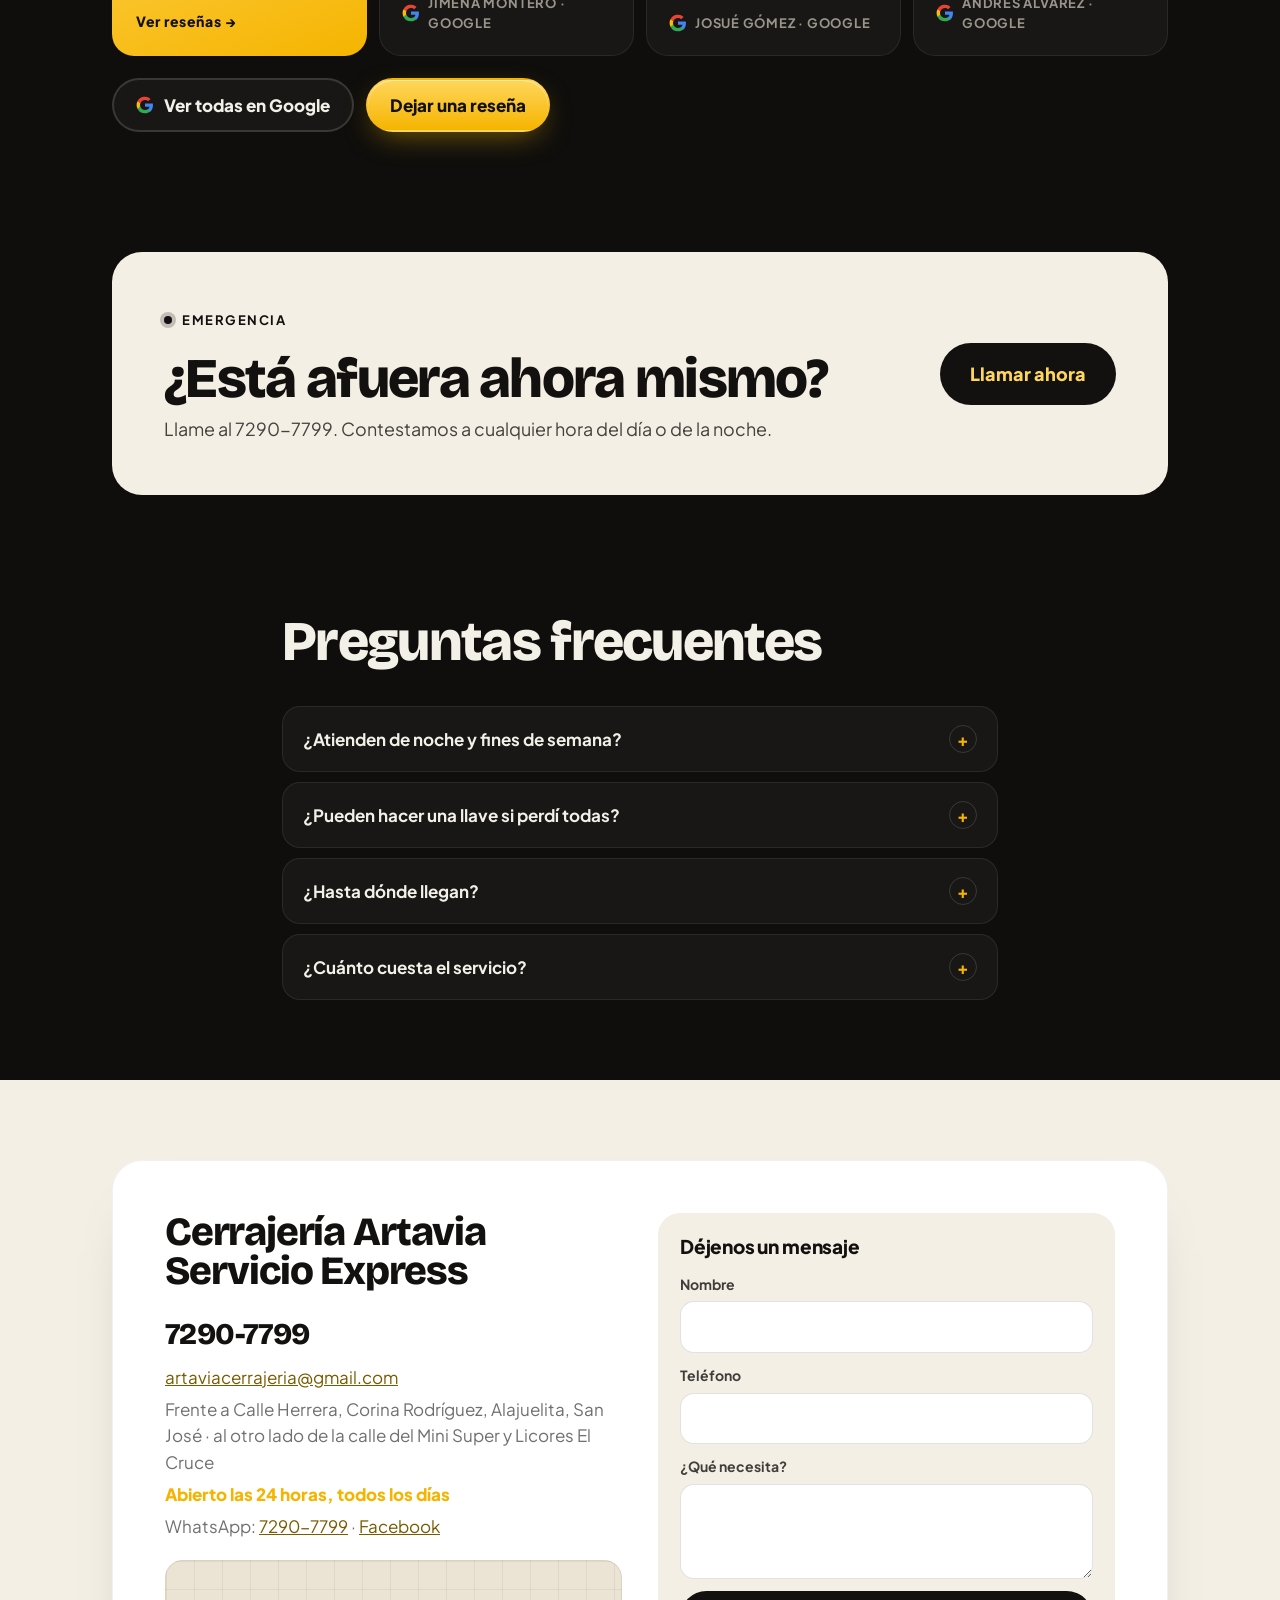
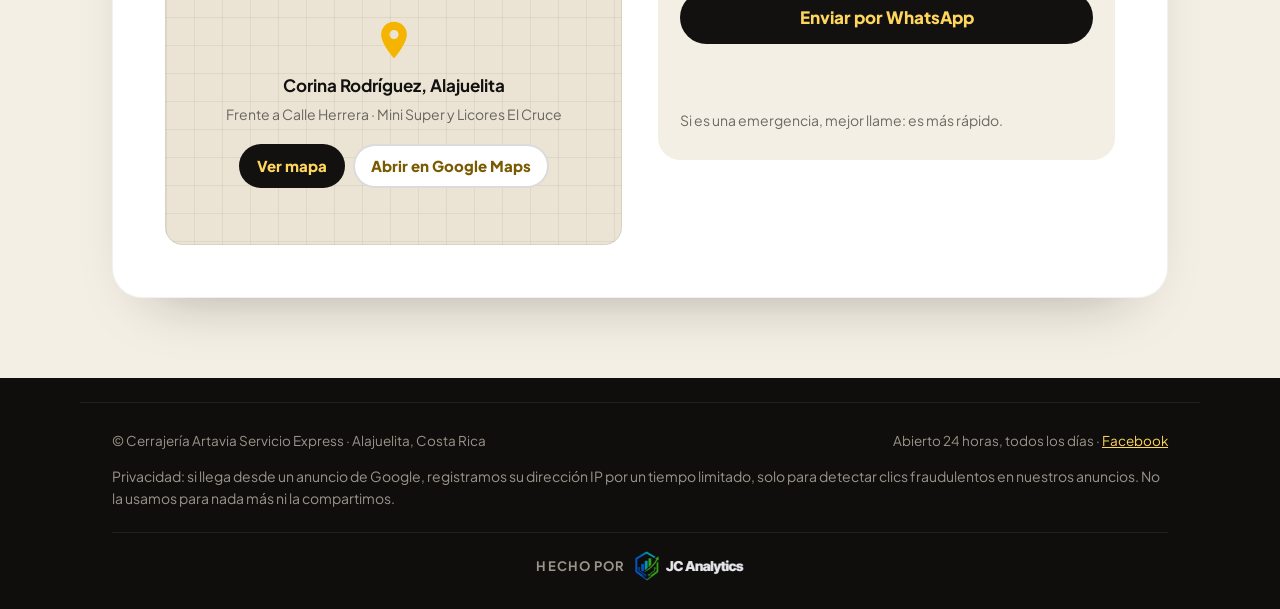
==== commit 9766b5cc: "Schema: quita hasMap duplicado Co-Authored-By: Claude Opus 5.5 <noreply@anthropic.com>" ====
--- a/index.html
+++ b/index.html
@@ -57,7 +57,6 @@
     "addressCountry": "CR"
   },
   "geo": {"@type": "GeoCoordinates", "latitude": 9.9174755, "longitude": -84.1174482},
-  "hasMap": "https://www.google.com/maps/search/?api=1&query=Cerrajer%C3%ADa%20Artavia%20Servicio%20Express&query_place_id=ChIJG7zTX9f9oI8Rj1WHhTQZp1A",
   "openingHoursSpecification": [{
     "@type": "OpeningHoursSpecification",
     "dayOfWeek": ["Monday","Tuesday","Wednesday","Thursday","Friday","Saturday","Sunday"],
